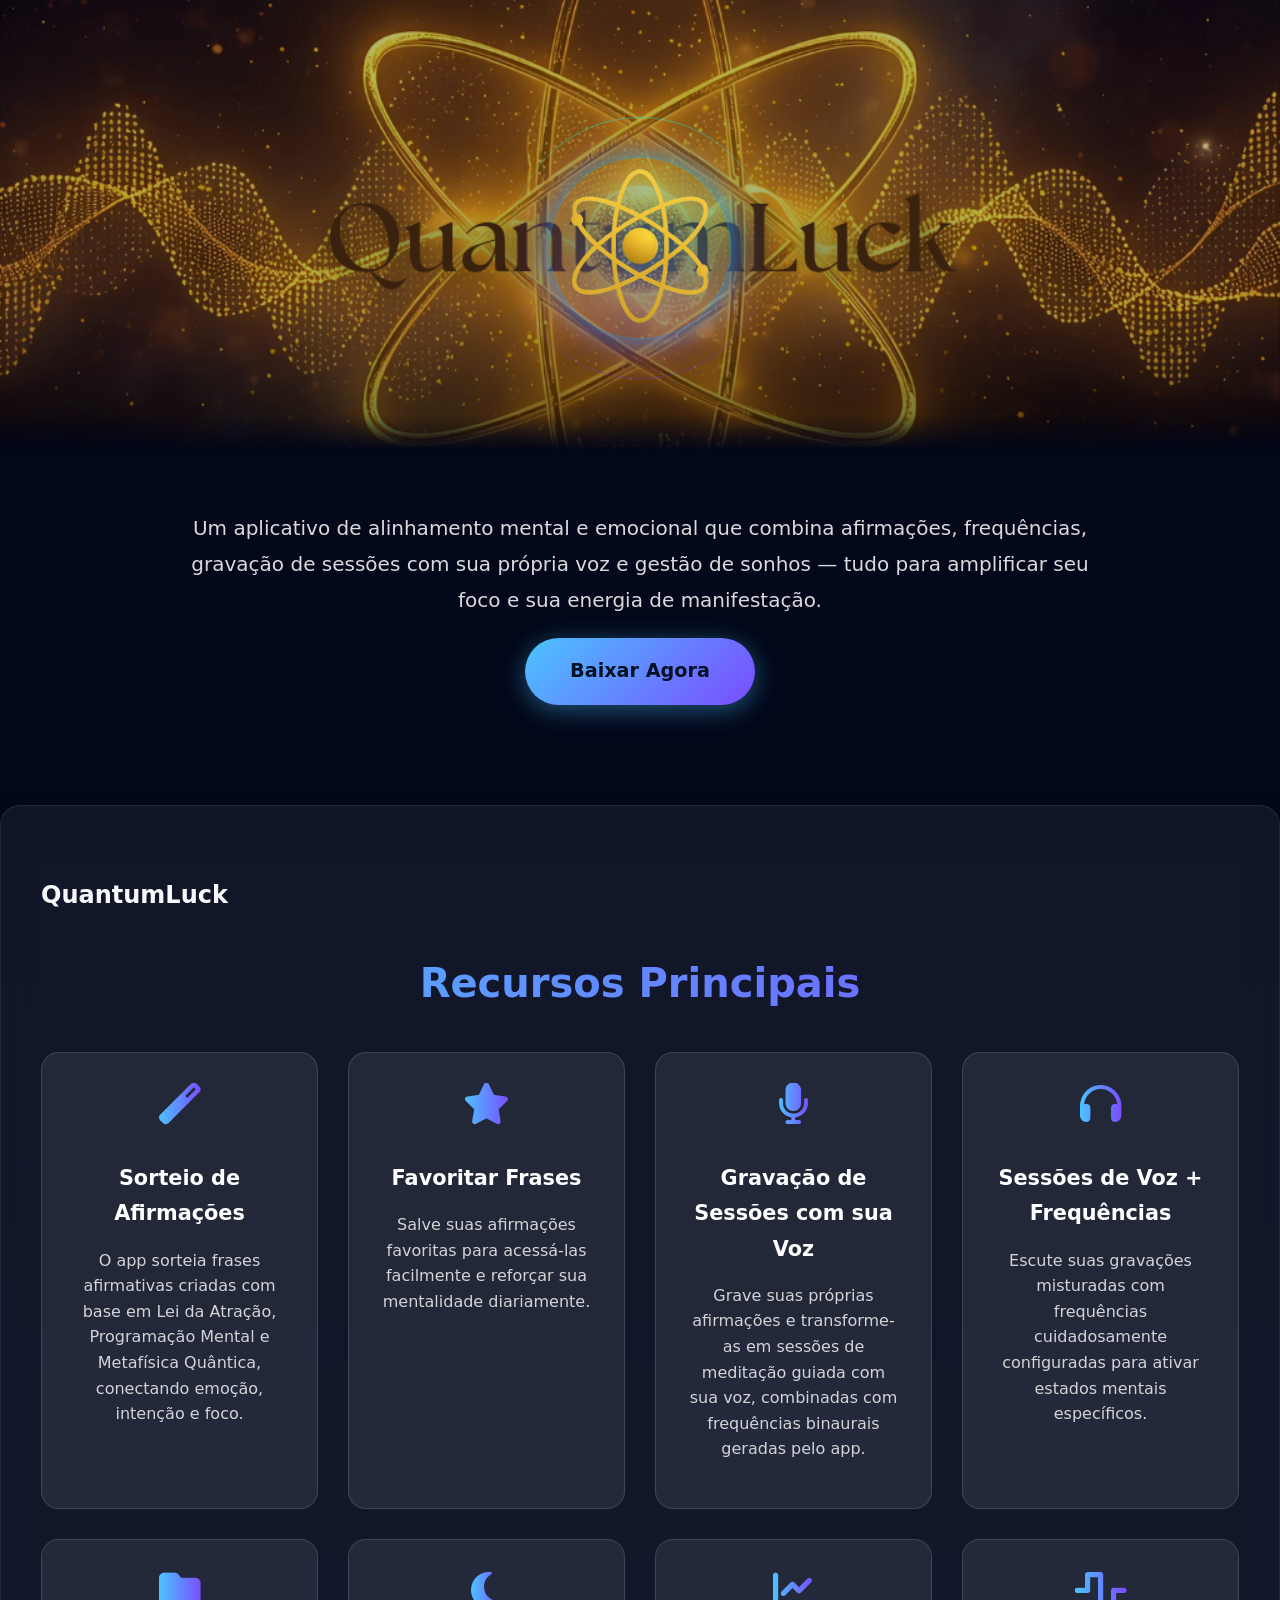
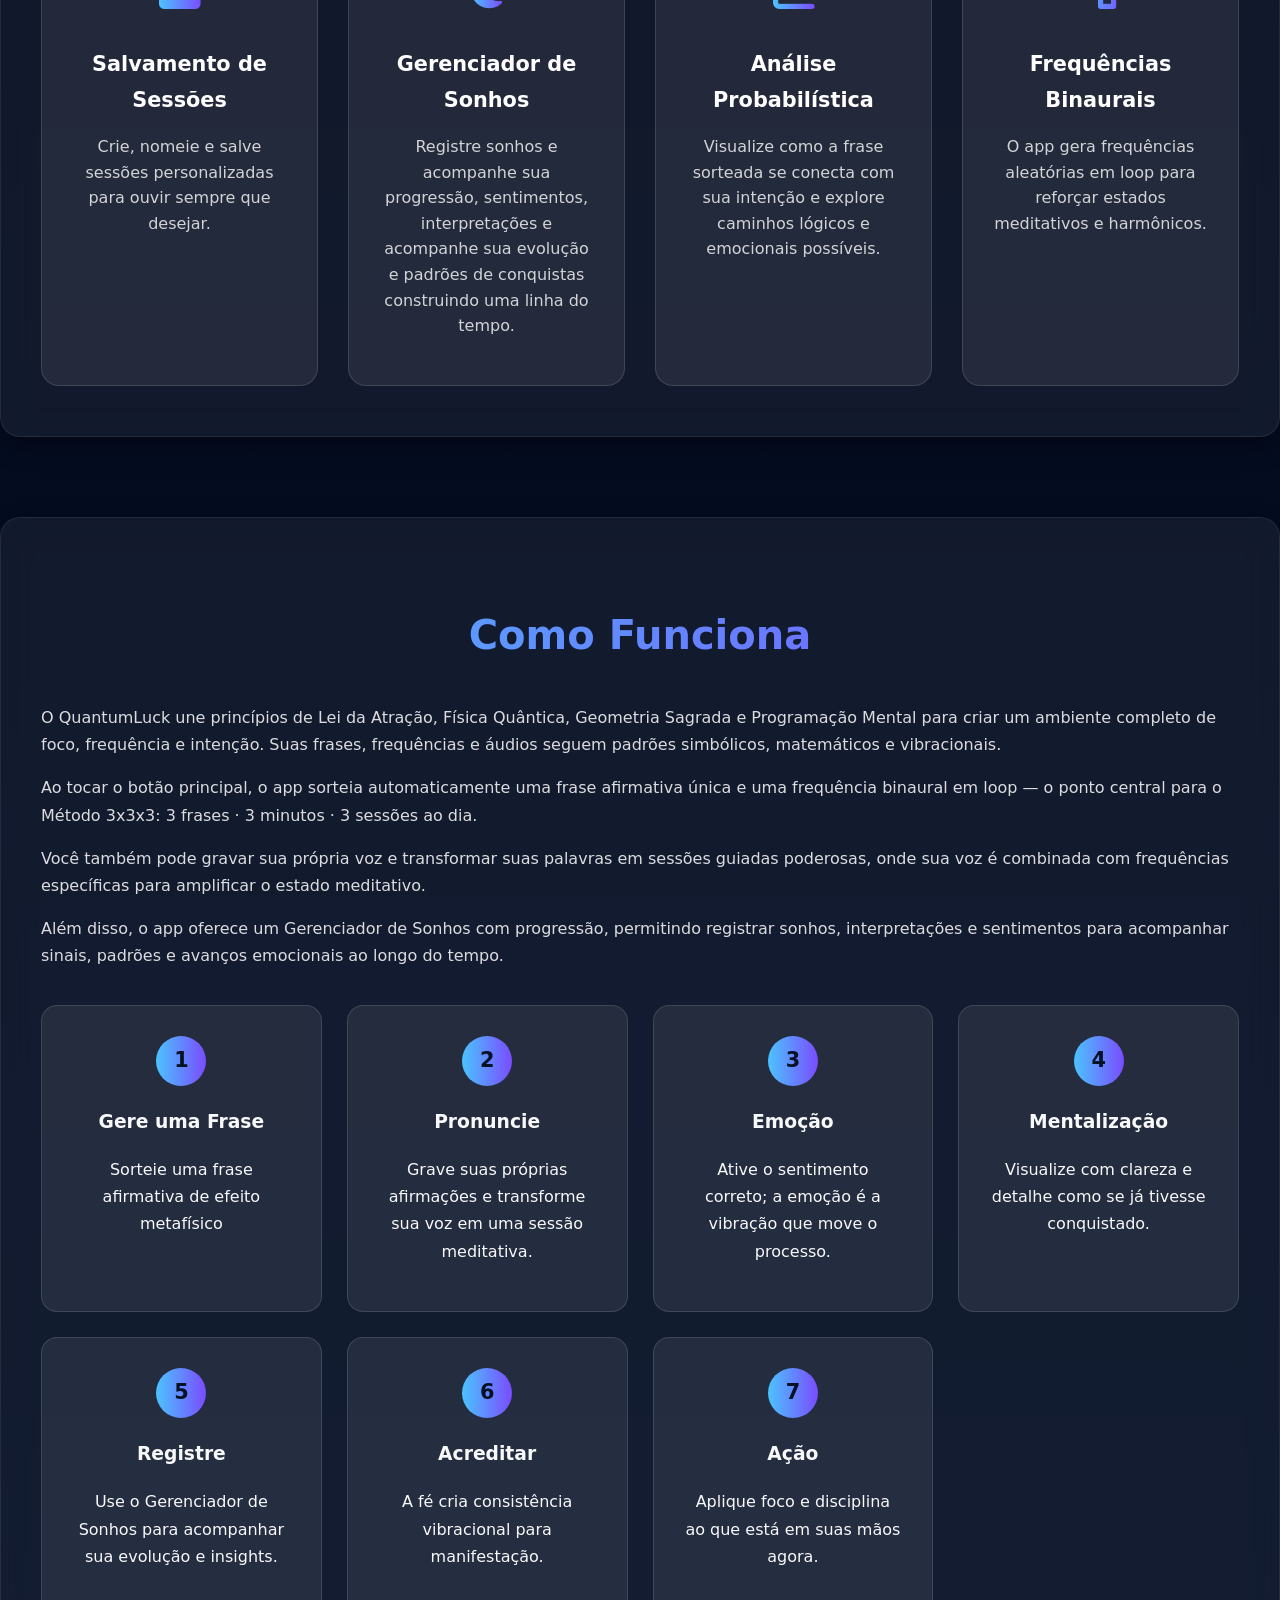
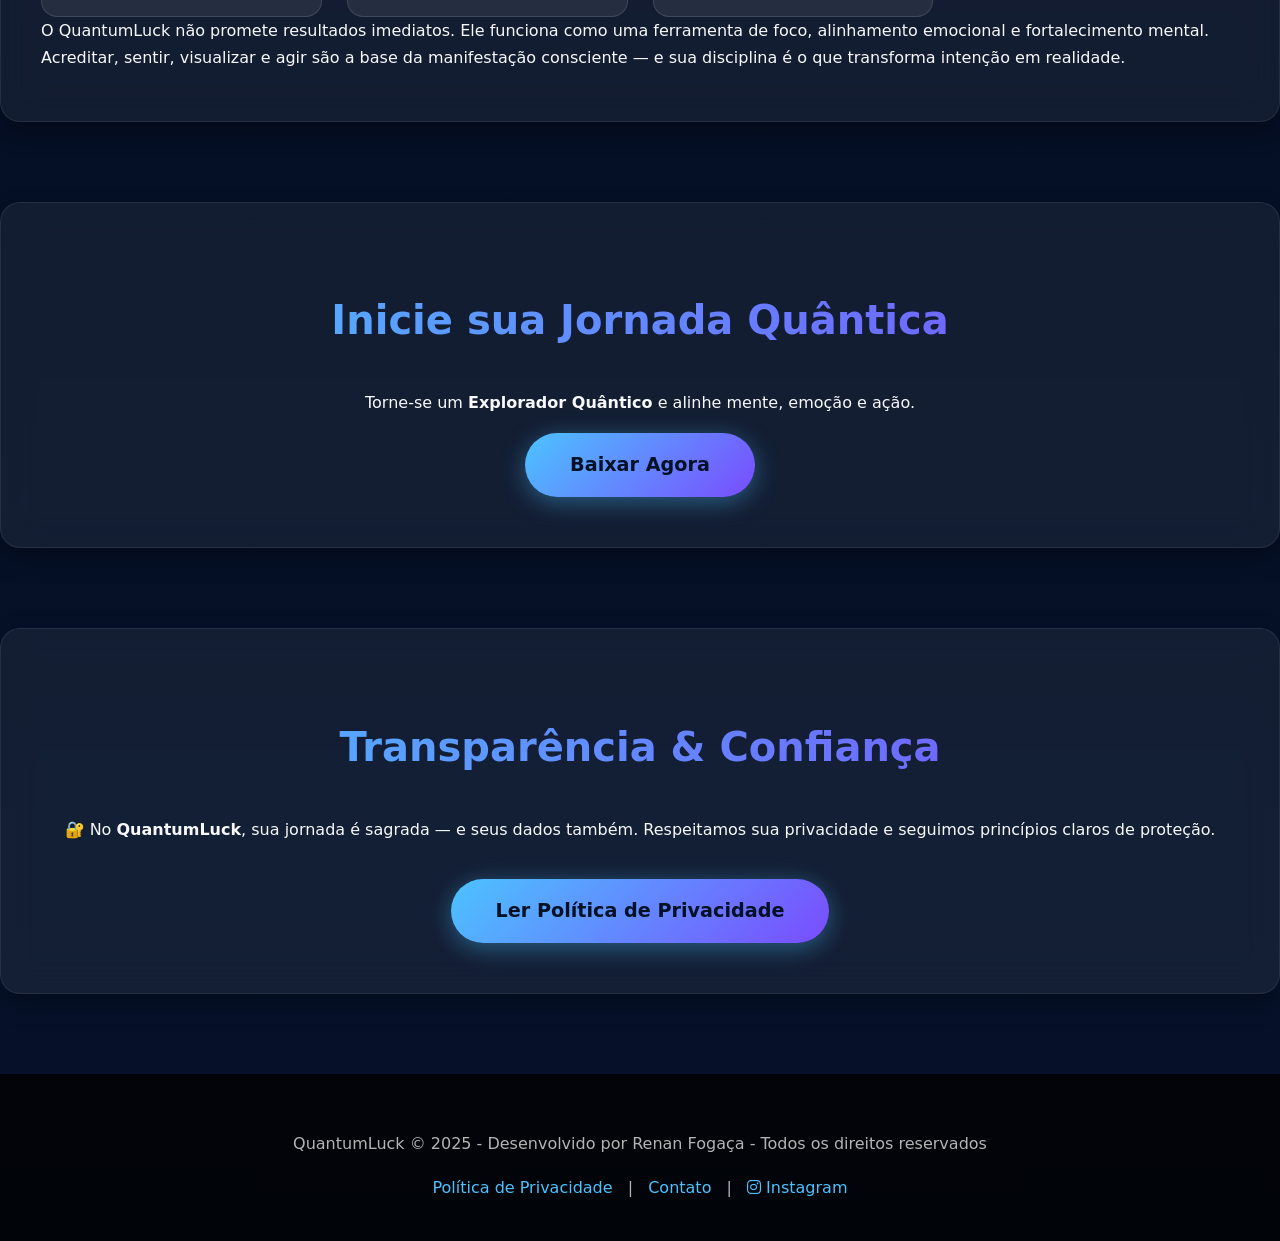
==== index.html @ 5124d9fd "responsividade" ====
<!DOCTYPE html>
<html lang="pt-BR">

<head>
  <meta charset="UTF-8">
  <meta name="viewport" content="width=device-width, initial-scale=1.0">
  <title>QuantumLuck - Simulador Quântico</title>
  <link rel="stylesheet" href="https://cdnjs.cloudflare.com/ajax/libs/font-awesome/6.4.0/css/all.min.css">
</head>

<body>

  <!-- ===========================
       HERO COM IMAGEM + ÁTOMO
  ============================ -->
  <header class="hero-header">

    <div class="hero-bg"></div>

    <!-- ÁTOMO NO CENTRO DA IMAGEM -->
    <div class="app-icon">
      <!-- ⚡ Efeitos elétricos -->
      <div class="electric-flash"></div>
      <div class="electric-crack"></div>
      <div class="flash-small"></div>

      <!-- 🌌 Partículas -->
      <div class="particle p1"></div>
      <div class="particle p2"></div>
      <div class="particle p3"></div>

      <!-- LOGO -->
      <img src="assets/btn.png" alt="QuantumLuck Logo" class="logo-img">
    </div>


  </header>

  <!-- ===========================
       CONTEÚDO ABAIXO DO HEADER
  ============================ -->

  <section class="intro-text">
    <p>Um aplicativo de alinhamento mental e emocional que combina afirmações, frequências, gravação de sessões com sua
      própria voz e gestão de sonhos — tudo para amplificar seu foco e sua energia de manifestação.</p>
    <div style="text-align:center;">
      <a href="#" class="cta-button">Baixar Agora</a>
    </div>
  </section>


  <!-- =======================================
        RECURSOS (100% MANTIDO)
  ======================================== -->
  <section class="section">
    <h1>QuantumLuck</h1>
    <h2>Recursos Principais</h2>

    <div class="features">

      <div class="feature">
        <i class="fas fa-magic"></i>
        <h3>Sorteio de Afirmações</h3>
        <p>O app sorteia frases afirmativas criadas com base em Lei da Atração, Programação Mental e Metafísica
          Quântica, conectando emoção, intenção e foco.</p>
      </div>

      <div class="feature">
        <i class="fas fa-star"></i>
        <h3>Favoritar Frases</h3>
        <p>Salve suas afirmações favoritas para acessá-las facilmente e reforçar sua mentalidade diariamente.</p>
      </div>

      <div class="feature">
        <i class="fas fa-microphone"></i>
        <h3>Gravação de Sessões com sua Voz</h3>
        <p>Grave suas próprias afirmações e transforme-as em sessões de meditação guiada com sua voz, combinadas com
          frequências binaurais geradas pelo app.</p>
      </div>

      <div class="feature">
        <i class="fas fa-headphones"></i>
        <h3>Sessões de Voz + Frequências</h3>
        <p>Escute suas gravações misturadas com frequências cuidadosamente configuradas para ativar estados mentais
          específicos.</p>
      </div>

      <div class="feature">
        <i class="fas fa-folder"></i>
        <h3>Salvamento de Sessões</h3>
        <p>Crie, nomeie e salve sessões personalizadas para ouvir sempre que desejar.</p>
      </div>

      <div class="feature">
        <i class="fas fa-moon"></i>
        <h3>Gerenciador de Sonhos</h3>
        <p>Registre sonhos e acompanhe sua progressão, sentimentos, interpretações e acompanhe sua evolução e padrões de
          conquistas construindo uma linha do tempo.</p>
      </div>

      <div class="feature">
        <i class="fas fa-chart-line"></i>
        <h3>Análise Probabilística</h3>
        <p>Visualize como a frase sorteada se conecta com sua intenção e explore caminhos lógicos e emocionais
          possíveis.</p>
      </div>

      <div class="feature">
        <i class="fas fa-wave-square"></i>
        <h3>Frequências Binaurais</h3>
        <p>O app gera frequências aleatórias em loop para reforçar estados meditativos e harmônicos.</p>
      </div>

    </div>
  </section>


  <!-- =======================================
        COMO FUNCIONA (MANTIDO)
  ======================================== -->
  <section class="section">
    <h2>Como Funciona</h2>

    <p class="long-text">
      O QuantumLuck une princípios de Lei da Atração, Física Quântica, Geometria Sagrada e Programação Mental para criar
      um ambiente completo de foco, frequência e intenção. Suas frases, frequências e áudios seguem padrões simbólicos,
      matemáticos e vibracionais.
    </p>

    <p class="long-text">
      Ao tocar o botão principal, o app sorteia automaticamente uma frase afirmativa única e uma frequência binaural em
      loop — o ponto central para o Método 3x3x3:
      3 frases · 3 minutos · 3 sessões ao dia.
    </p>

    <p class="long-text">
      Você também pode gravar sua própria voz e transformar suas palavras em sessões guiadas poderosas, onde sua voz é
      combinada com frequências específicas para amplificar o estado meditativo.
    </p>

    <p class="long-text">
      Além disso, o app oferece um Gerenciador de Sonhos com progressão, permitindo registrar sonhos, interpretações e
      sentimentos para acompanhar sinais, padrões e avanços emocionais ao longo do tempo.
    </p>

    <div class="steps">

      <div class="step">
        <div class="step-number">1</div>
        <h3>Gere uma Frase</h3>
        <p>Sorteie uma frase afirmativa de efeito metafísico</p>
      </div>

      <div class="step">
        <div class="step-number">2</div>
        <h3>Pronuncie</h3>
        <p>Grave suas próprias afirmações e transforme sua voz em uma sessão meditativa.</p>
      </div>

      <div class="step">
        <div class="step-number">3</div>
        <h3>Emoção</h3>
        <p>Ative o sentimento correto; a emoção é a vibração que move o processo.</p>
      </div>

      <div class="step">
        <div class="step-number">4</div>
        <h3>Mentalização</h3>
        <p>Visualize com clareza e detalhe como se já tivesse conquistado.</p>
      </div>

      <div class="step">
        <div class="step-number">5</div>
        <h3>Registre</h3>
        <p>Use o Gerenciador de Sonhos para acompanhar sua evolução e insights.</p>
      </div>

      <div class="step">
        <div class="step-number">6</div>
        <h3>Acreditar</h3>
        <p>A fé cria consistência vibracional para manifestação.</p>
      </div>

      <div class="step">
        <div class="step-number">7</div>
        <h3>Ação</h3>
        <p>Aplique foco e disciplina ao que está em suas mãos agora.</p>
      </div>

    </div>

    <div class="disclaimer">
      O QuantumLuck não promete resultados imediatos. Ele funciona como uma ferramenta de foco, alinhamento emocional e
      fortalecimento mental.
      Acreditar, sentir, visualizar e agir são a base da manifestação consciente — e sua disciplina é o que transforma
      intenção em realidade.
    </div>

  </section>


  <!-- CTA FINAL -->
  <section class="section" style="text-align:center;">
    <h2>Inicie sua Jornada Quântica</h2>
    <p>Torne-se um <strong>Explorador Quântico</strong> e alinhe mente, emoção e ação.</p>
    <a href="#" class="cta-button">Baixar Agora</a>
  </section>


  <!-- POLÍTICA -->
  <section class="section" style="text-align:center;">
    <h2>Transparência & Confiança</h2>
    <p>
      🔐 No <strong>QuantumLuck</strong>, sua jornada é sagrada — e seus dados também.
      Respeitamos sua privacidade e seguimos princípios claros de proteção.
    </p>
    <a href="politica-de-privacidade.html" class="cta-button" style="margin-top:20px;">Ler Política de Privacidade</a>
  </section>


  <!-- FOOTER -->
  <footer>
    <p>QuantumLuck © 2025 - Desenvolvido por Renan Fogaça - Todos os direitos reservados</p>
    <div>
      <a href="politica-de-privacidade.html">Política de Privacidade</a> |
      <a href="#">Contato</a> |
      <a href="#"><i class="fab fa-instagram"></i> Instagram</a>
    </div>
  </footer>


  <!-- ANIMAÇÃO DE SEÇÕES -->
  <script>
    document.addEventListener('DOMContentLoaded', function () {
      const sections = document.querySelectorAll('.section');

      const observer = new IntersectionObserver((entries) => {
        entries.forEach(entry => {
          if (entry.isIntersecting) {
            entry.target.style.opacity = '1';
            entry.target.style.transform = 'translateY(0)';
          }
        });
      }, { threshold: 0.1 });

      sections.forEach(section => {
        section.style.opacity = '0';
        section.style.transform = 'translateY(20px)';
        section.style.transition = 'opacity 0.8s ease, transform 0.8s ease';
        observer.observe(section);
      });
    });
  </script>


  <!-- =======================================
        CSS FUTURE COSMIC (AJUSTADO)
  ======================================== -->

  <style>
    :root {
      --accent: #4cc3ff;
      --accent2: #7a4cff;
      --gold: #d4af37;
      --light: #f8f9fa;
      --dark: #0b0b0b;
      --bg1: #020617;
      --bg2: #06122a;
    }

    body {
      background: linear-gradient(180deg, var(--bg1), var(--bg2));
      color: var(--light);
      line-height: 1.7;
      margin: 0;
      font-family: Inter, system-ui, sans-serif;
      overflow-x: hidden;
    }


    /* ===========================
       HERO COM IMAGEM + ÁTOMO
    ============================ */

    .hero-header {
      position: relative;
      height: 450px;
      overflow: hidden;
    }

    .hero-bg {
      position: absolute;
      inset: 0;
      background: url('assets/QuantumLuck.png') center/cover no-repeat;
      filter: brightness(0.8) saturate(1.2);
      opacity: 0.9;
    }

    /* ATOMO FLUTUANTE COM 3 EFEITOS AVANÇADOS */
    .app-icon {
      position: absolute;
      top: 55%;
      left: 50%;
      transform: translate(-50%, -50%);
      width: 180px;
      height: 180px;
      display: flex;
      align-items: center;
      justify-content: center;
      animation: float 6s ease-in-out infinite;
      border-radius: 50%;

      background: rgba(255, 255, 255, 0.03);
      border: 1px solid rgba(0, 200, 255, 0.35);

      box-shadow:
        0 0 25px rgba(0, 200, 255, 0.5),
        0 0 45px rgba(124, 58, 237, 0.4);

      overflow: visible;
    }

    /* =============================== */
    /* 1️⃣ PLASMA ELÉTRICO GIRANDO */
    /* =============================== */
    .app-icon::before {
      content: "";
      position: absolute;
      width: 220px;
      height: 220px;
      border-radius: 50%;

      background: conic-gradient(rgba(0, 200, 255, 0.0) 0deg,
          rgba(0, 200, 255, 0.15) 70deg,
          rgba(124, 58, 237, 0.25) 160deg,
          rgba(0, 200, 255, 0.0) 360deg);

      filter: blur(18px);
      animation: plasma-spin 6s linear infinite;
      z-index: -1;
    }

    @keyframes plasma-spin {
      from {
        transform: rotate(0deg);
      }

      to {
        transform: rotate(360deg);
      }
    }

    /* =============================== */
    /* 2️⃣ PARTÍCULAS ORBITANDO */
    /* =============================== */
    .app-icon .particle {
      position: absolute;
      width: 6px;
      height: 6px;
      background: rgba(0, 200, 255, 0.9);
      border-radius: 50%;
      box-shadow: 0 0 10px rgba(0, 200, 255, 0.9);
    }

    .p1 {
      animation: orbit1 6s linear infinite;
    }

    .p2 {
      animation: orbit2 7s linear infinite;
    }

    .p3 {
      animation: orbit3 5s linear infinite;
    }

    @keyframes orbit1 {
      from {
        transform: rotate(0deg) translateX(100px) rotate(0deg);
      }

      to {
        transform: rotate(360deg) translateX(100px) rotate(-360deg);
      }
    }

    @keyframes orbit2 {
      from {
        transform: rotate(0deg) translateX(75px) rotate(0deg);
      }

      to {
        transform: rotate(-360deg) translateX(75px) rotate(360deg);
      }
    }

    @keyframes orbit3 {
      from {
        transform: rotate(0deg) translateX(55px) rotate(0deg);
      }

      to {
        transform: rotate(360deg) translateX(55px) rotate(-360deg);
      }
    }

    /* =============================== */
    /* 3️⃣ LINHAS DE ENERGIA ROTATIVAS */
    /* =============================== */

    .app-icon::after {
      content: "";
      position: absolute;
      width: 260px;
      height: 260px;
      border-radius: 50%;
      border-top: 1px solid rgba(0, 255, 255, 0.4);
      border-bottom: 1px solid rgba(124, 58, 237, 0.4);
      animation: energy-lines 10s linear infinite;
      z-index: -2;
    }

    @keyframes energy-lines {
      from {
        transform: rotate(0deg);
      }

      to {
        transform: rotate(360deg);
      }
    }



    .logo-img {
      width: 120%;
      height: 120%;
      object-fit: contain;
      filter: drop-shadow(0 0 18px rgba(76, 195, 255, 0.5));
    }

    @keyframes float {

      0%,
      100% {
        transform: translate(-50%, -50%) translateY(0);
      }

      50% {
        transform: translate(-50%, -50%) translateY(-12px);
      }
    }


    /* Texto abaixo do hero */
    .intro-text {
      text-align: center;
      padding: 40px 20px 20px;
      max-width: 900px;
      margin: 0 auto;
      font-size: 1.25rem;
      color: rgba(255, 255, 255, 0.85);
      line-height: 1.8;
    }



    /* ===========================
       BOTÃO
    ============================ */

    .cta-button {
      display: inline-block;
      padding: 16px 45px;
      background: linear-gradient(135deg, var(--accent), var(--accent2));
      color: #021124;
      text-decoration: none;
      font-weight: bold;
      border-radius: 50px;
      font-size: 1.2rem;
      transition: all 0.3s ease;
      box-shadow: 0 5px 25px rgba(76, 195, 255, 0.4);
    }

    .cta-button:hover {
      transform: translateY(-4px);
      box-shadow: 0 8px 30px rgba(76, 195, 255, 0.6);
    }


    /* ===========================
       SEÇÕES (ORIGINAIS)
    ============================ */

    .section {
      max-width: 1200px;
      margin: 80px auto;
      padding: 50px 40px;
      background: rgba(255, 255, 255, 0.06);
      border-radius: 20px;
      backdrop-filter: blur(18px);
      border: 1px solid rgba(255, 255, 255, 0.08);
      box-shadow: 0 10px 25px rgba(0, 0, 0, 0.3);
    }

    .section h2 {
      text-align: center;
      margin-bottom: 35px;
      font-size: 2.5rem;
      background: linear-gradient(90deg, var(--accent), var(--accent2));
      -webkit-background-clip: text;
      color: transparent;
    }

    /* grid dos cards preservado */
    .features {
      display: grid;
      grid-template-columns: repeat(auto-fit, minmax(260px, 1fr));
      gap: 30px;
    }

    .feature {
      background: rgba(255, 255, 255, 0.08);
      padding: 30px;
      border-radius: 18px;
      text-align: center;
      transition: 0.4s;
      border: 1px solid rgba(255, 255, 255, 0.12);
    }

    .feature:hover {
      transform: translateY(-6px);
      box-shadow: 0 10px 25px rgba(76, 195, 255, 0.2);
    }

    .feature i {
      font-size: 2.6rem;
      margin-bottom: 15px;
      background: linear-gradient(90deg, var(--accent), var(--accent2));
      -webkit-background-clip: text;
      color: transparent;
    }

    .feature h3 {
      color: white;
      font-size: 1.3rem;
      margin-bottom: 10px;
    }

    .feature p {
      color: rgba(255, 255, 255, 0.8);
      line-height: 1.6;
    }


    .long-text {
      color: rgba(255, 255, 255, 0.85);
    }


    /* steps */
    .steps {
      display: grid;
      grid-template-columns: repeat(auto-fit, minmax(220px, 1fr));
      gap: 25px;
      margin-top: 35px;
    }

    .step {
      background: rgba(255, 255, 255, 0.08);
      padding: 30px;
      border-radius: 16px;
      border: 1px solid rgba(255, 255, 255, 0.12);
      text-align: center;
      transition: 0.3s;
    }

    .step:hover {
      transform: translateY(-5px);
      box-shadow: 0 10px 25px rgba(76, 195, 255, 0.2);
    }

    .step-number {
      width: 50px;
      height: 50px;
      border-radius: 50%;
      background: linear-gradient(90deg, var(--accent), var(--accent2));
      display: flex;
      align-items: center;
      justify-content: center;
      color: #021124;
      font-weight: bold;
      margin: 0 auto 20px;
      font-size: 1.3rem;
    }


    footer {
      background: rgba(0, 0, 0, 0.8);
      padding: 40px 20px;
      margin-top: 60px;
      text-align: center;
      color: rgba(255, 255, 255, 0.7);
    }

    footer a {
      color: var(--accent);
      text-decoration: none;
      margin: 0 10px;
    }

    /* FADE TRANSPARENTE NO FINAL DO HEADER (SEM BLUR) */
    .hero-header::after {
      content: "";
      position: absolute;
      left: 0;
      right: 0;
      bottom: 0;
      height: 140px;
      background: linear-gradient(to bottom,
          rgba(0, 0, 0, 0) 0%,
          /* totalmente invisível */
          rgba(0, 0, 0, 0.15) 40%,
          /* leve escurecido suave */
          rgba(0, 0, 0, 0.35) 75%,
          /* mais forte */
          rgba(2, 6, 23, 1) 100%
          /* fundo principal */
        );
      pointer-events: none;
    }

    /* ============================= */
    /* RESPONSIVO PARA CELULAR       */
    /* ============================= */
    @media (max-width: 768px) {
      .hero-header {
        height: 350px;
        /* altura menor no celular */
      }

      .hero-bg {
        background-size: contain;
        background-position: center;
      }

      .app-icon {
        width: 130px;
        /* menor tamanho do átomo */
        height: 130px;
      }

      .app-icon::before {
        width: 160px;
        height: 160px;
      }

      .app-icon::after {
        width: 200px;
        height: 200px;
      }

      .logo-img {
        width: 100%;
        height: auto;
        max-width: 120px;
      }

      .intro-text {
        font-size: 1rem;
        padding: 30px 15px 15px;
      }

      .cta-button {
        padding: 12px 30px;
        font-size: 1rem;
      }

      .section {
        padding: 30px 20px;
        margin: 50px 15px;
      }

      .section h2 {
        font-size: 2rem;
      }
    }
  </style>


</body>

</html>
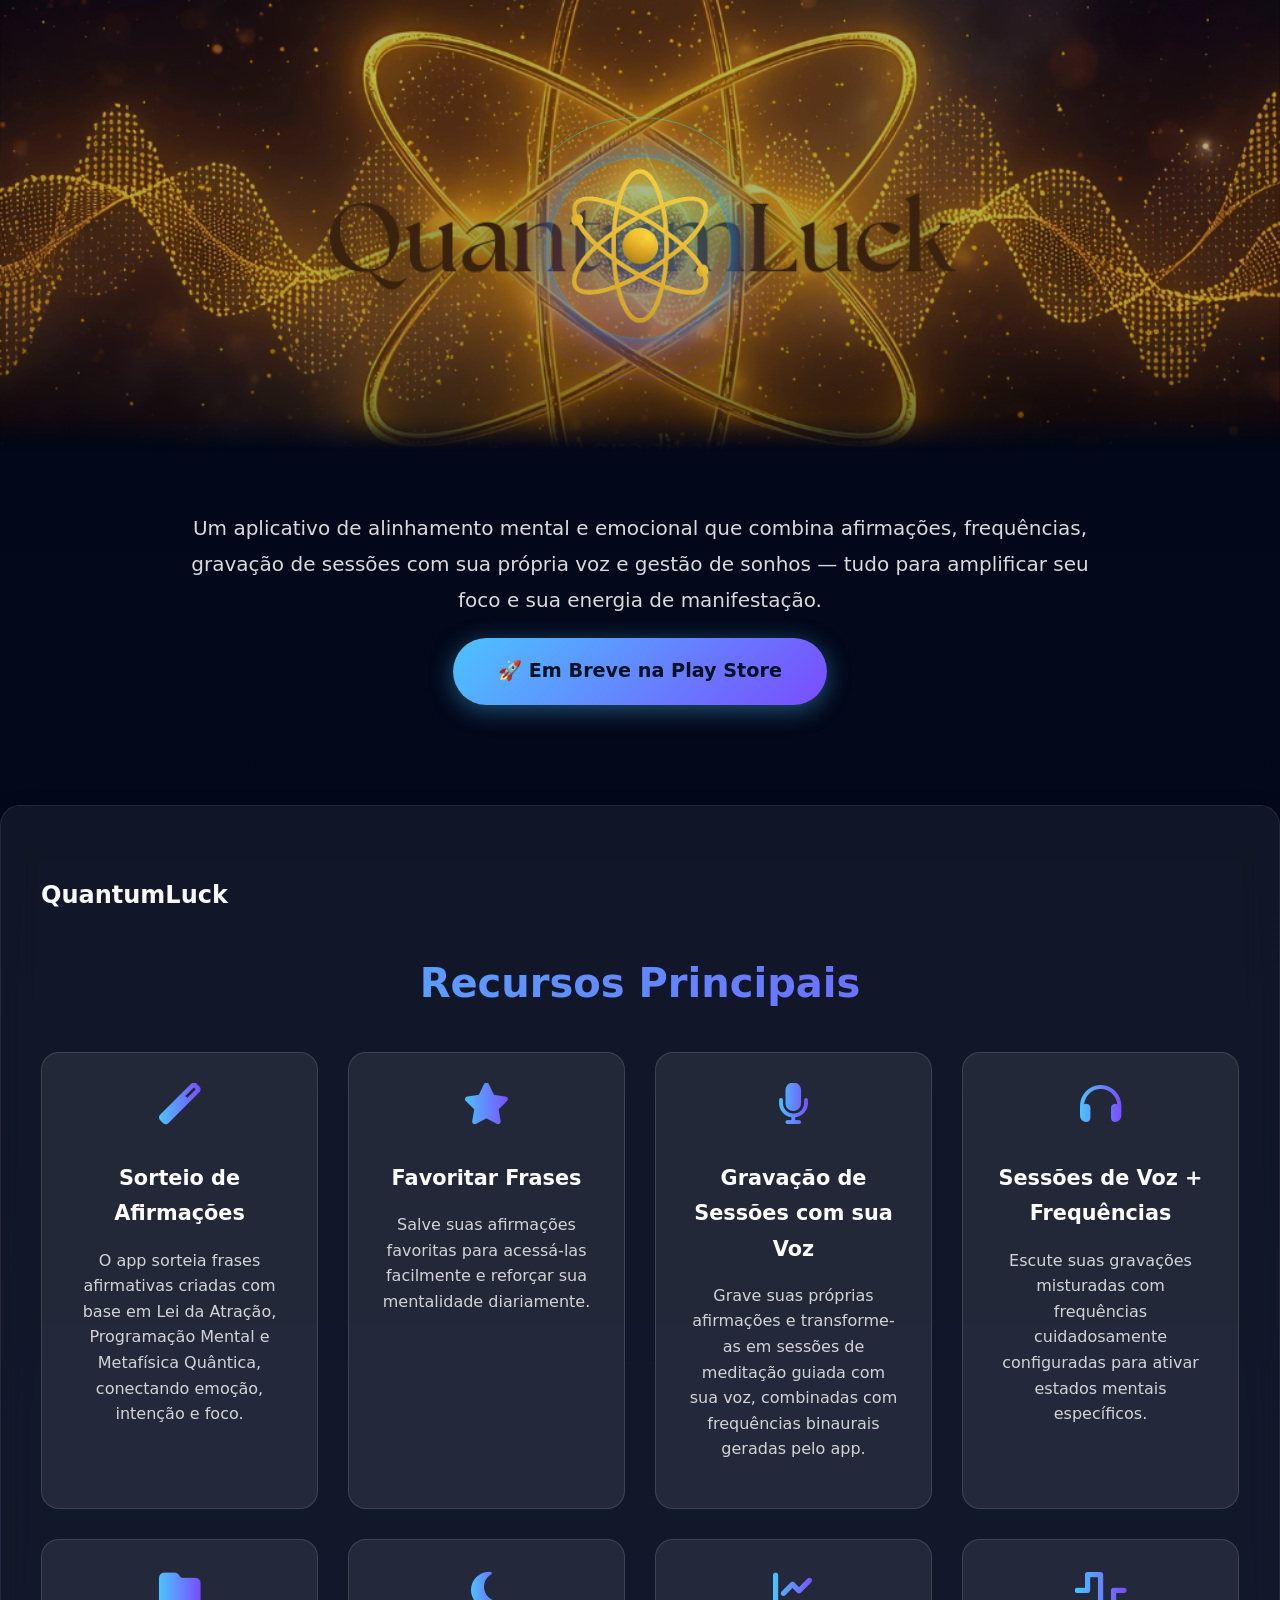
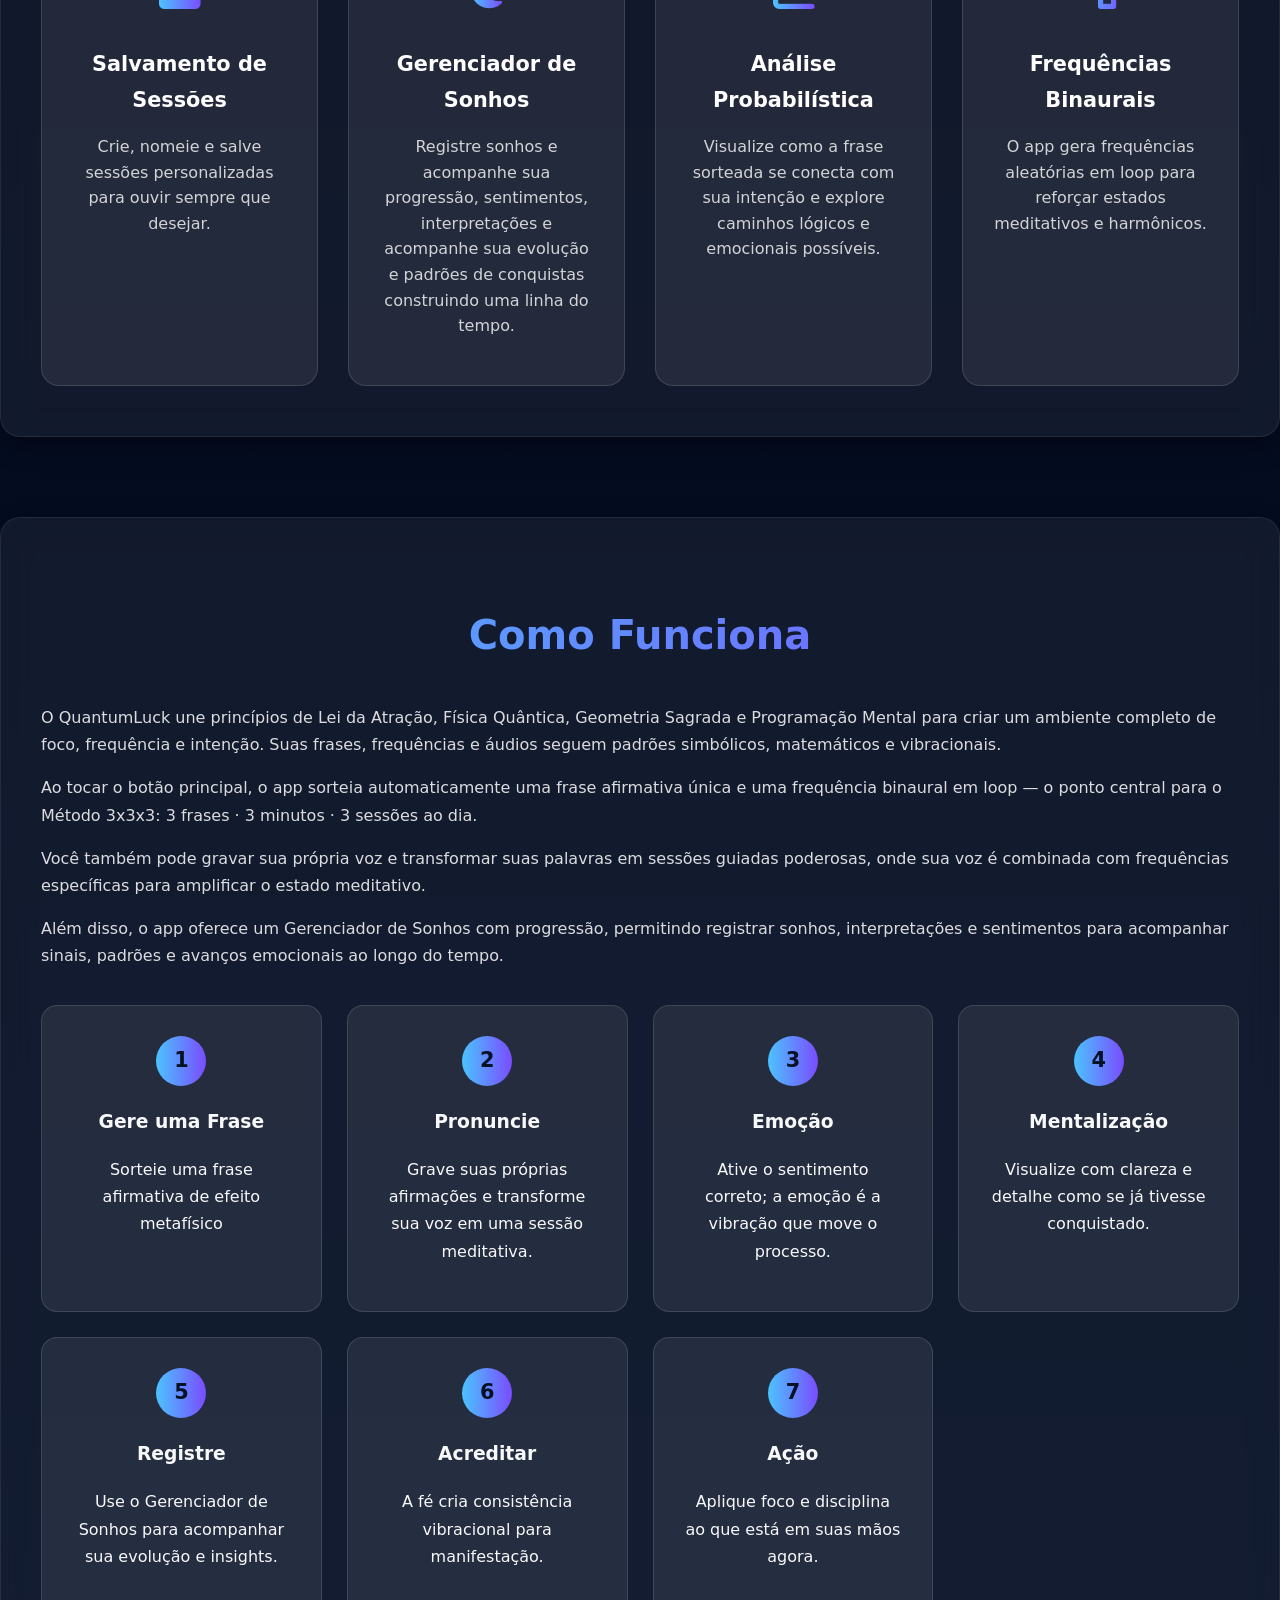
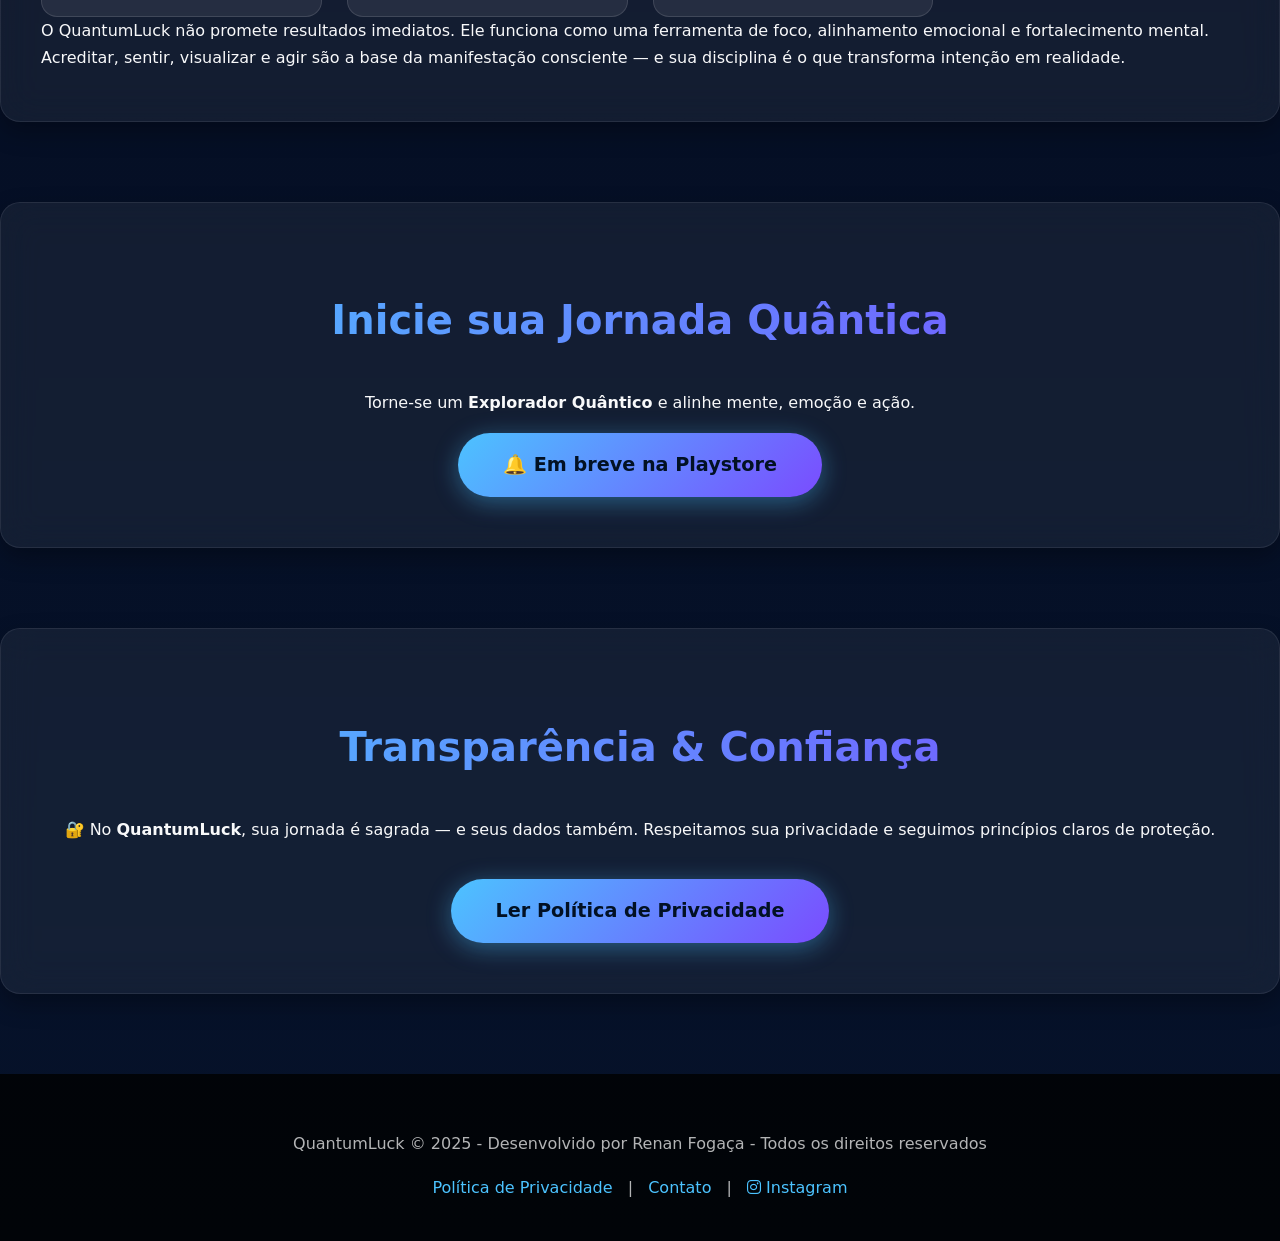
==== commit dff4c962: "aviso" ====
--- a/index.html
+++ b/index.html
@@ -44,8 +44,10 @@
     <p>Um aplicativo de alinhamento mental e emocional que combina afirmações, frequências, gravação de sessões com sua
       própria voz e gestão de sonhos — tudo para amplificar seu foco e sua energia de manifestação.</p>
     <div style="text-align:center;">
-      <a href="#" class="cta-button">Baixar Agora</a>
-    </div>
+    <a href="#pre-launch" class="cta-button" onclick="showComingSoon()">
+        🚀 Em Breve na Play Store
+    </a>
+</div>
   </section>
 
 
@@ -203,7 +205,9 @@
   <section class="section" style="text-align:center;">
     <h2>Inicie sua Jornada Quântica</h2>
     <p>Torne-se um <strong>Explorador Quântico</strong> e alinhe mente, emoção e ação.</p>
-    <a href="#" class="cta-button">Baixar Agora</a>
+    <a href="#pre-launch" class="cta-button" onclick="showComingSoon()">
+    🔔 Em breve na Playstore
+</a>
   </section>
 
 
@@ -252,7 +256,8 @@
     });
   </script>
 
-
+  <!-- SCRIPT DO ÁTOMO (CLIQUE E BALÃO) -->
+  <script src="script.js" defer></script>
   <!-- =======================================
         CSS FUTURE COSMIC (AJUSTADO)
   ======================================== -->
@@ -298,6 +303,8 @@
 
     /* ATOMO FLUTUANTE COM 3 EFEITOS AVANÇADOS */
     .app-icon {
+      cursor: pointer;
+      user-select: none;
       position: absolute;
       top: 55%;
       left: 50%;
@@ -640,7 +647,7 @@
       }
 
       .hero-bg {
-        background-size: contain;
+        background-size: cover;
         background-position: center;
       }
 
@@ -685,8 +692,92 @@
         font-size: 2rem;
       }
     }
+
+    /* Balão de aviso */
+    .bubble {
+      position: absolute;
+      background: rgba(76, 195, 255, 0.9);
+      color: #021124;
+      padding: 12px 18px;
+      border-radius: 12px;
+      font-size: 1rem;
+      max-width: 220px;
+      text-align: center;
+      pointer-events: none;
+      opacity: 0;
+      transition: opacity 0.3s ease, transform 0.3s ease;
+      z-index: 999;
+    }
+
+    .bubble.show {
+      opacity: 1;
+      transform: translateY(-10px);
+    }
+
+    /* Vibração rápida */
+    @keyframes vibrate {
+      0% {
+        transform: translate(-50%, -50%) translateX(0px) translateY(0px);
+      }
+
+      25% {
+        transform: translate(-50%, -50%) translateX(2px) translateY(-2px);
+      }
+
+      50% {
+        transform: translate(-50%, -50%) translateX(-2px) translateY(2px);
+      }
+
+      75% {
+        transform: translate(-50%, -50%) translateX(2px) translateY(2px);
+      }
+
+      100% {
+        transform: translate(-50%, -50%) translateX(0px) translateY(0px);
+      }
+    }
+
+    .vibrate {
+      animation: vibrate 0.3s ease-in-out 1;
+    }
+
+    /* Balão de frase */
+    .phrase-bubble {
+      position: fixed !important;
+      background: rgba(0, 0, 0, 0.95) !important;
+      color: #4cc3ff !important;
+      padding: 15px 20px !important;
+      border-radius: 16px !important;
+      box-shadow:
+        0 0 25px rgba(76, 195, 255, 0.7),
+        inset 0 0 15px rgba(76, 195, 255, 0.2) !important;
+      font-weight: bold !important;
+      z-index: 9999 !important;
+      font-size: 15px !important;
+      border: 1px solid #4cc3ff !important;
+      max-width: 300px !important;
+      word-wrap: break-word !important;
+      text-align: center !important;
+      white-space: normal !important;
+      line-height: 1.5 !important;
+      opacity: 0;
+      transition: opacity 0.3s ease !important;
+      backdrop-filter: blur(10px);
+    }
+
+    .phrase-bubble.show {
+      opacity: 1;
+    }
   </style>
 
+  <script>
+function showComingSoon() {
+    alert("🎯 QuantumLuck em breve na Google Play Store!\n\nEstamos na fase final de testes. Cadastre-se para ser um dos primeiros a baixar quando lançarmos oficialmente.\n\n📧 deathrash@msn.com");
+    
+    // Opcional: Abrir email
+    // window.location.href = "mailto:deathrash@msn.com?subject=Quero ser notificado do lançamento&body=Olá! Gostaria de ser avisado quando o QuantumLuck estiver disponível.";
+}
+</script>
 
 </body>
 
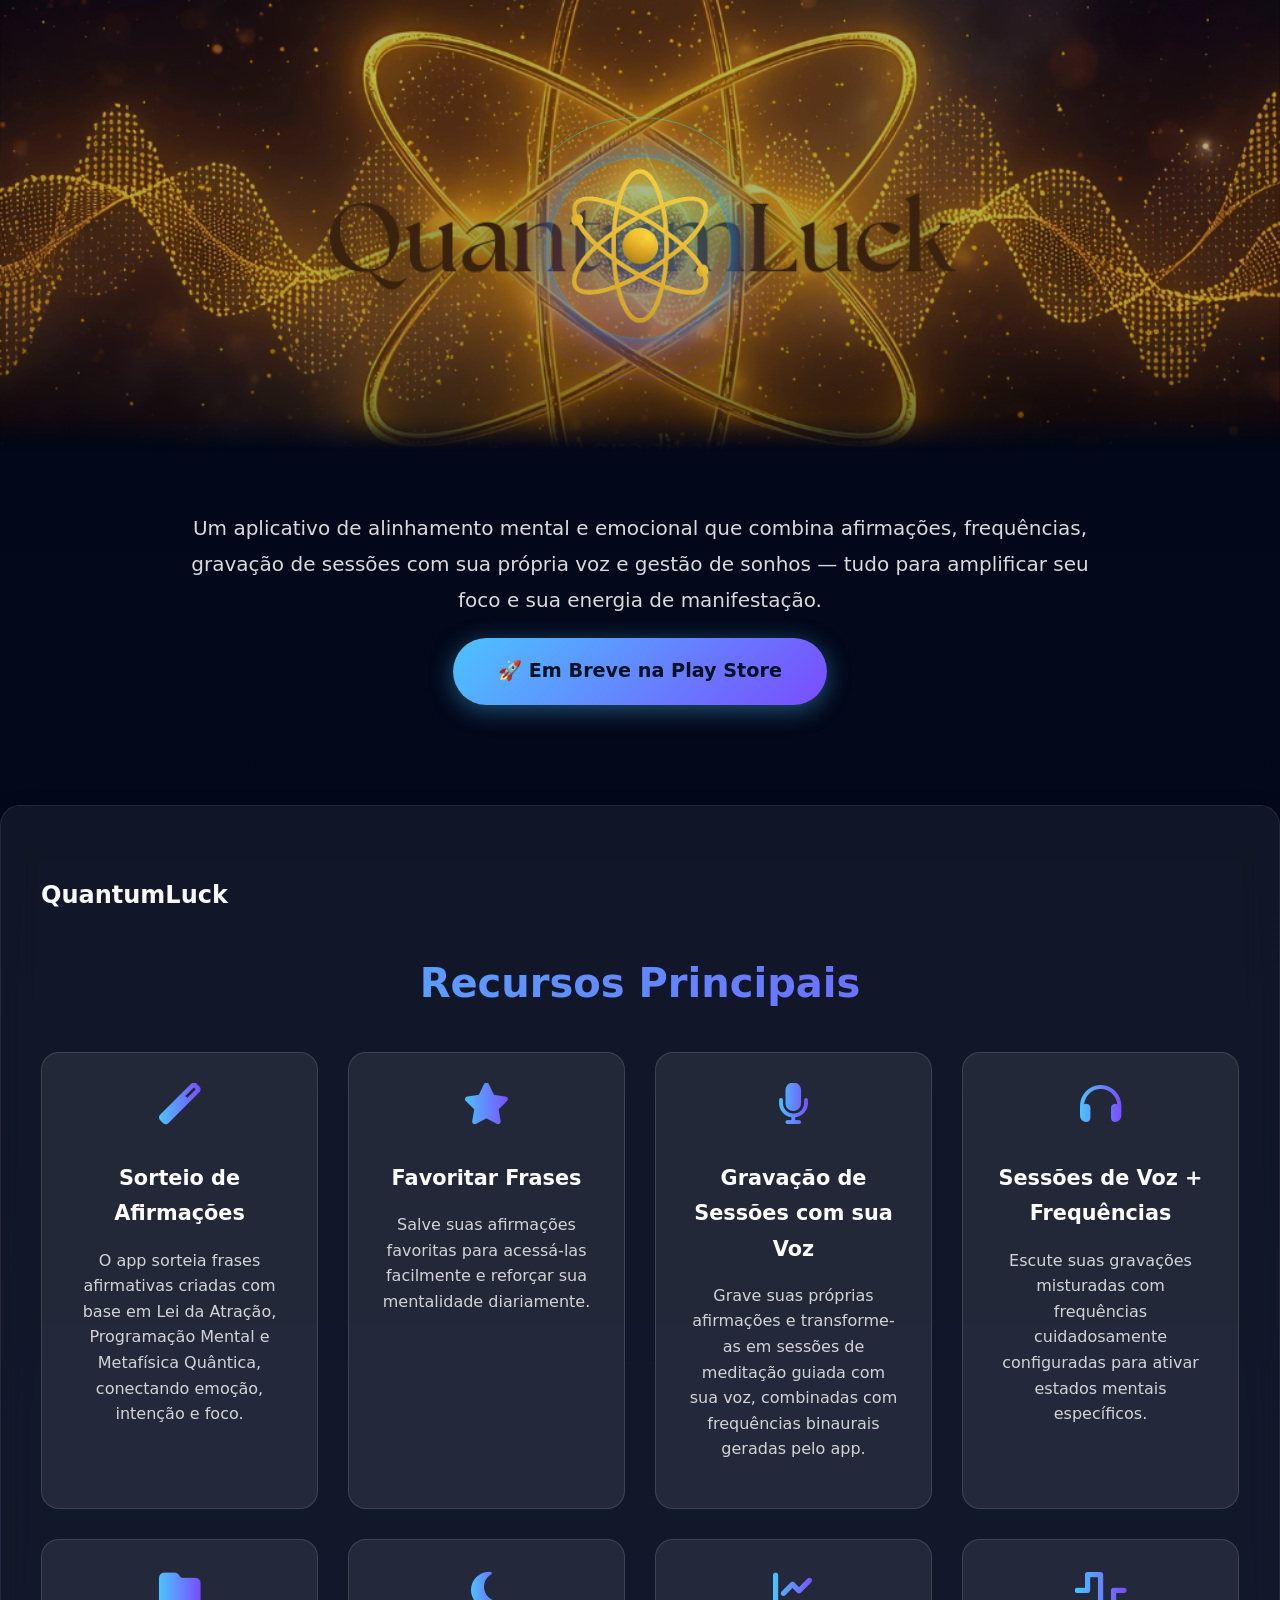
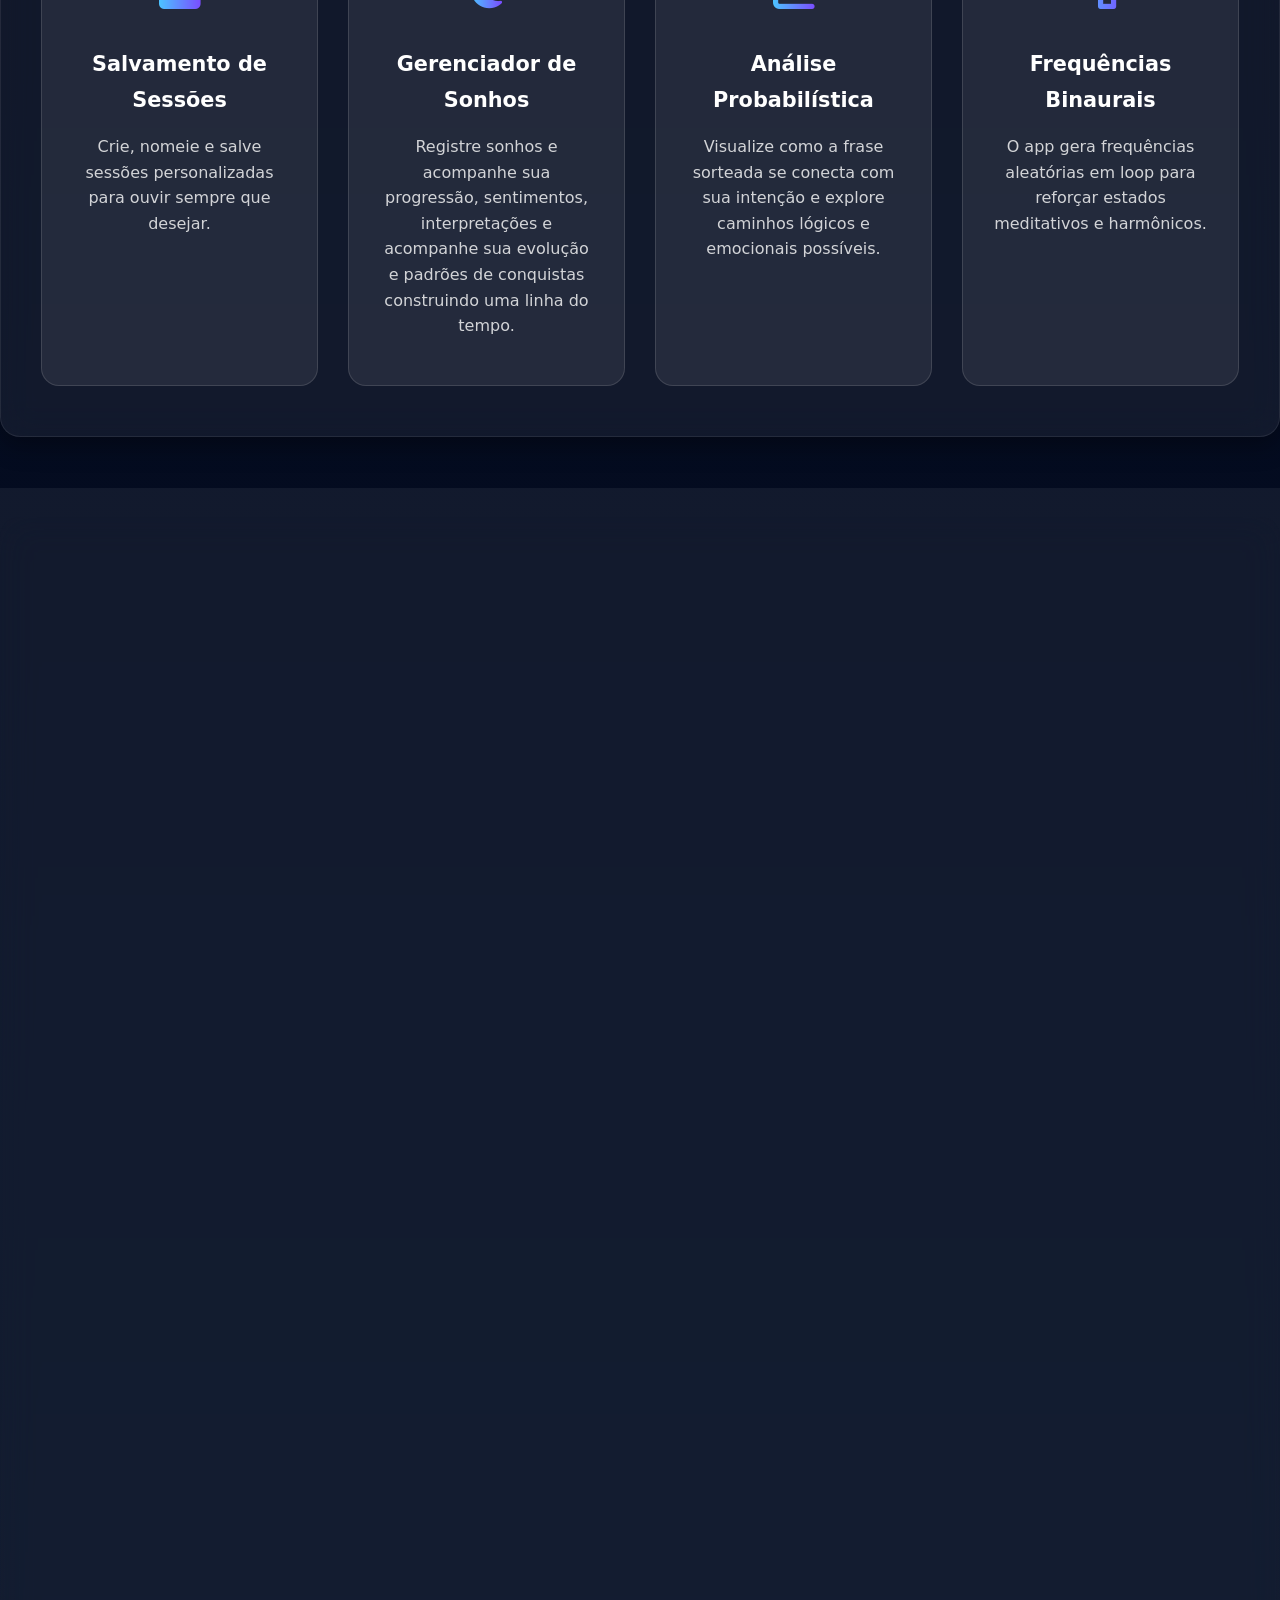
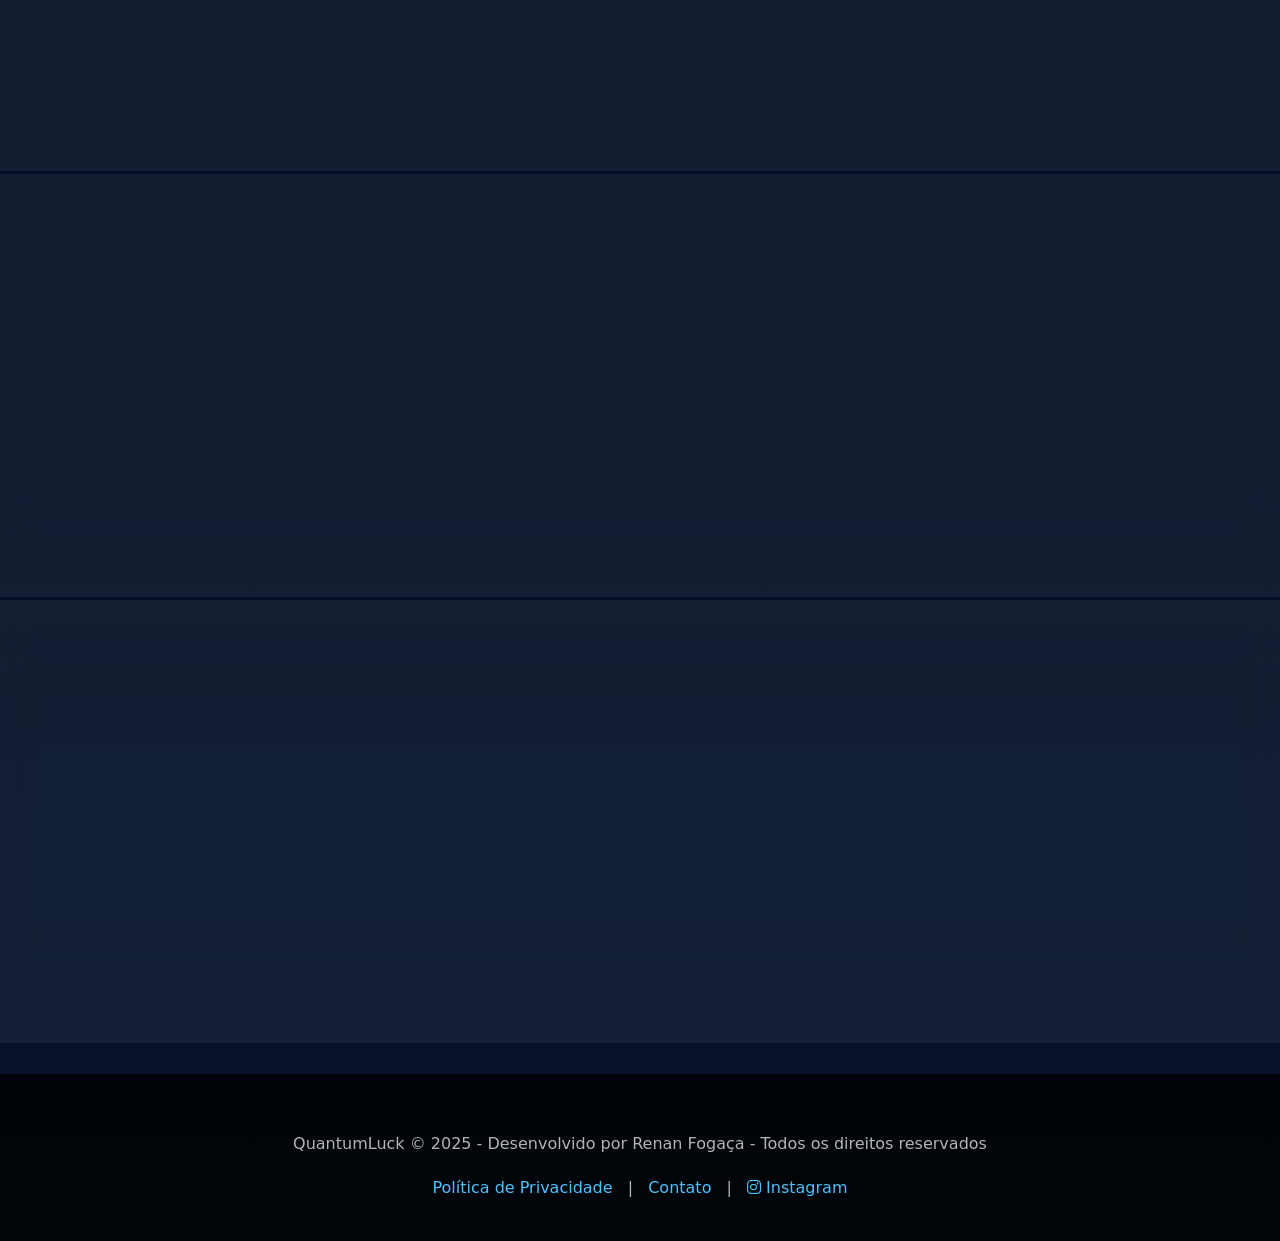
==== commit bfb7f4a6: "toque no átomo" ====
--- a/index.html
+++ b/index.html
@@ -44,10 +44,10 @@
     <p>Um aplicativo de alinhamento mental e emocional que combina afirmações, frequências, gravação de sessões com sua
       própria voz e gestão de sonhos — tudo para amplificar seu foco e sua energia de manifestação.</p>
     <div style="text-align:center;">
-    <a href="#pre-launch" class="cta-button" onclick="showComingSoon()">
+      <a href="#pre-launch" class="cta-button" onclick="showComingSoon()">
         🚀 Em Breve na Play Store
-    </a>
-</div>
+      </a>
+    </div>
   </section>
 
 
@@ -206,8 +206,8 @@
     <h2>Inicie sua Jornada Quântica</h2>
     <p>Torne-se um <strong>Explorador Quântico</strong> e alinhe mente, emoção e ação.</p>
     <a href="#pre-launch" class="cta-button" onclick="showComingSoon()">
-    🔔 Em breve na Playstore
-</a>
+      🔔 Em breve na Playstore
+    </a>
   </section>
 
 
@@ -768,16 +768,59 @@
     .phrase-bubble.show {
       opacity: 1;
     }
+
+
+    /* Balão Educativo */
+.tutorial-bubble {
+    position: fixed;
+    bottom: 600px !important; /* 🔥 DISTÂNCIA DO FUNDO */
+    left: 50%;
+    transform: translateX(-50%); /* 🔥 SÓ HORIZONTAL */
+    background: rgba(76, 195, 255, 0.95);
+    color: #021124;
+    padding: 12px 20px;
+    border-radius: 25px;
+    font-weight: bold;
+    font-size: 16px;
+    z-index: 9998;
+    box-shadow: 0 5px 20px rgba(76, 195, 255, 0.6);
+    border: 2px solid #4cc3ff;
+    opacity: 0;
+    transition: opacity 0.5s ease, transform 0.5s ease;
+    pointer-events: none;
+    white-space: nowrap;
+    text-align: center;
+}
+
+    /* Seta apontando para o átomo */
+    .tutorial-bubble::after {
+      content: '';
+      position: absolute;
+      top: 100%;
+      left: 50%;
+      transform: translateX(-50%);
+      border: 10px solid transparent;
+      border-top-color: rgba(76, 195, 255, 0.95);
+    }
+
+    /* Para mobile */
+    @media (max-width: 768px) {
+      .tutorial-bubble {
+        font-size: 14px;
+        padding: 10px 16px;
+        bottom: 100px;
+      }
+    }
   </style>
 
   <script>
-function showComingSoon() {
-    alert("🎯 QuantumLuck em breve na Google Play Store!\n\nEstamos na fase final de testes. Cadastre-se para ser um dos primeiros a baixar quando lançarmos oficialmente.\n\n📧 deathrash@msn.com");
-    
-    // Opcional: Abrir email
-    // window.location.href = "mailto:deathrash@msn.com?subject=Quero ser notificado do lançamento&body=Olá! Gostaria de ser avisado quando o QuantumLuck estiver disponível.";
-}
-</script>
+    function showComingSoon() {
+      alert("🎯 QuantumLuck em breve na Google Play Store!\n\nEstamos na fase final de testes. Cadastre-se para ser um dos primeiros a baixar quando lançarmos oficialmente.\n\n📧 deathrash@msn.com");
+
+      // Opcional: Abrir email
+      // window.location.href = "mailto:deathrash@msn.com?subject=Quero ser notificado do lançamento&body=Olá! Gostaria de ser avisado quando o QuantumLuck estiver disponível.";
+    }
+  </script>
 
 </body>
 
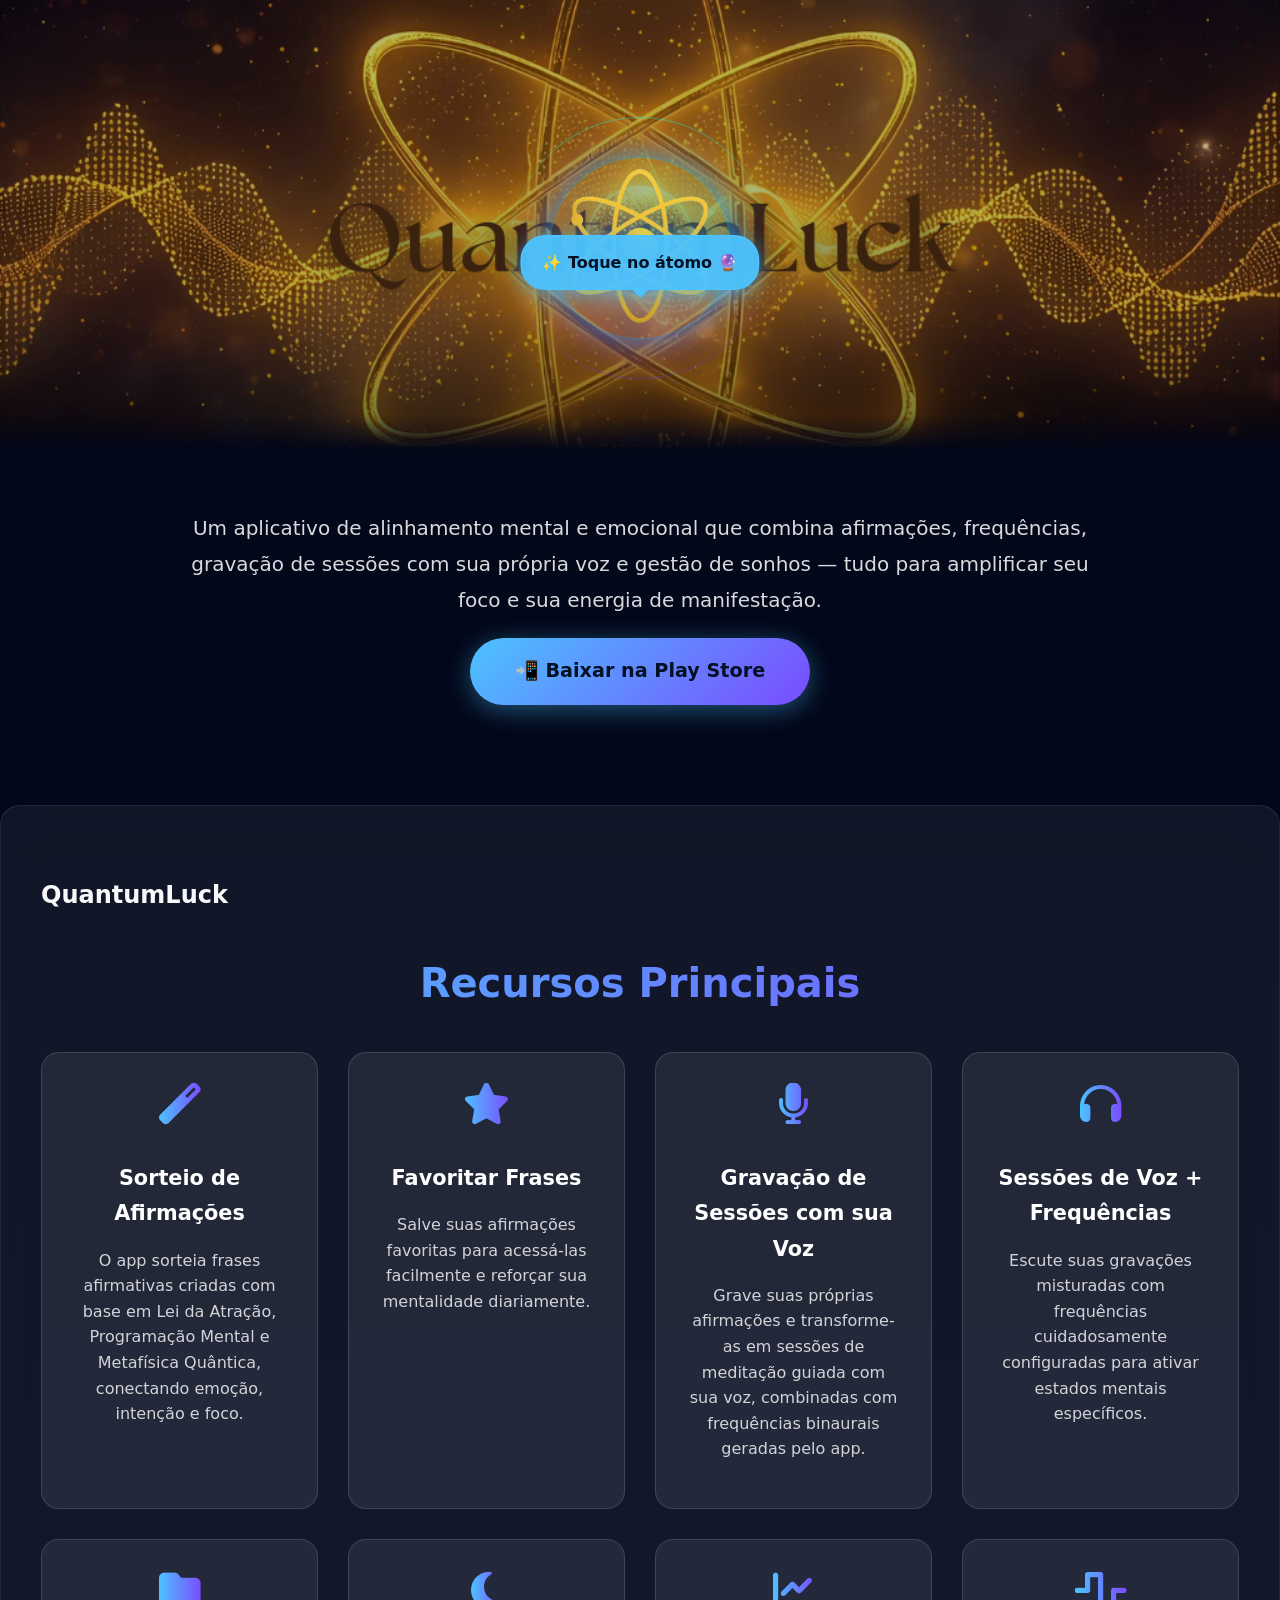
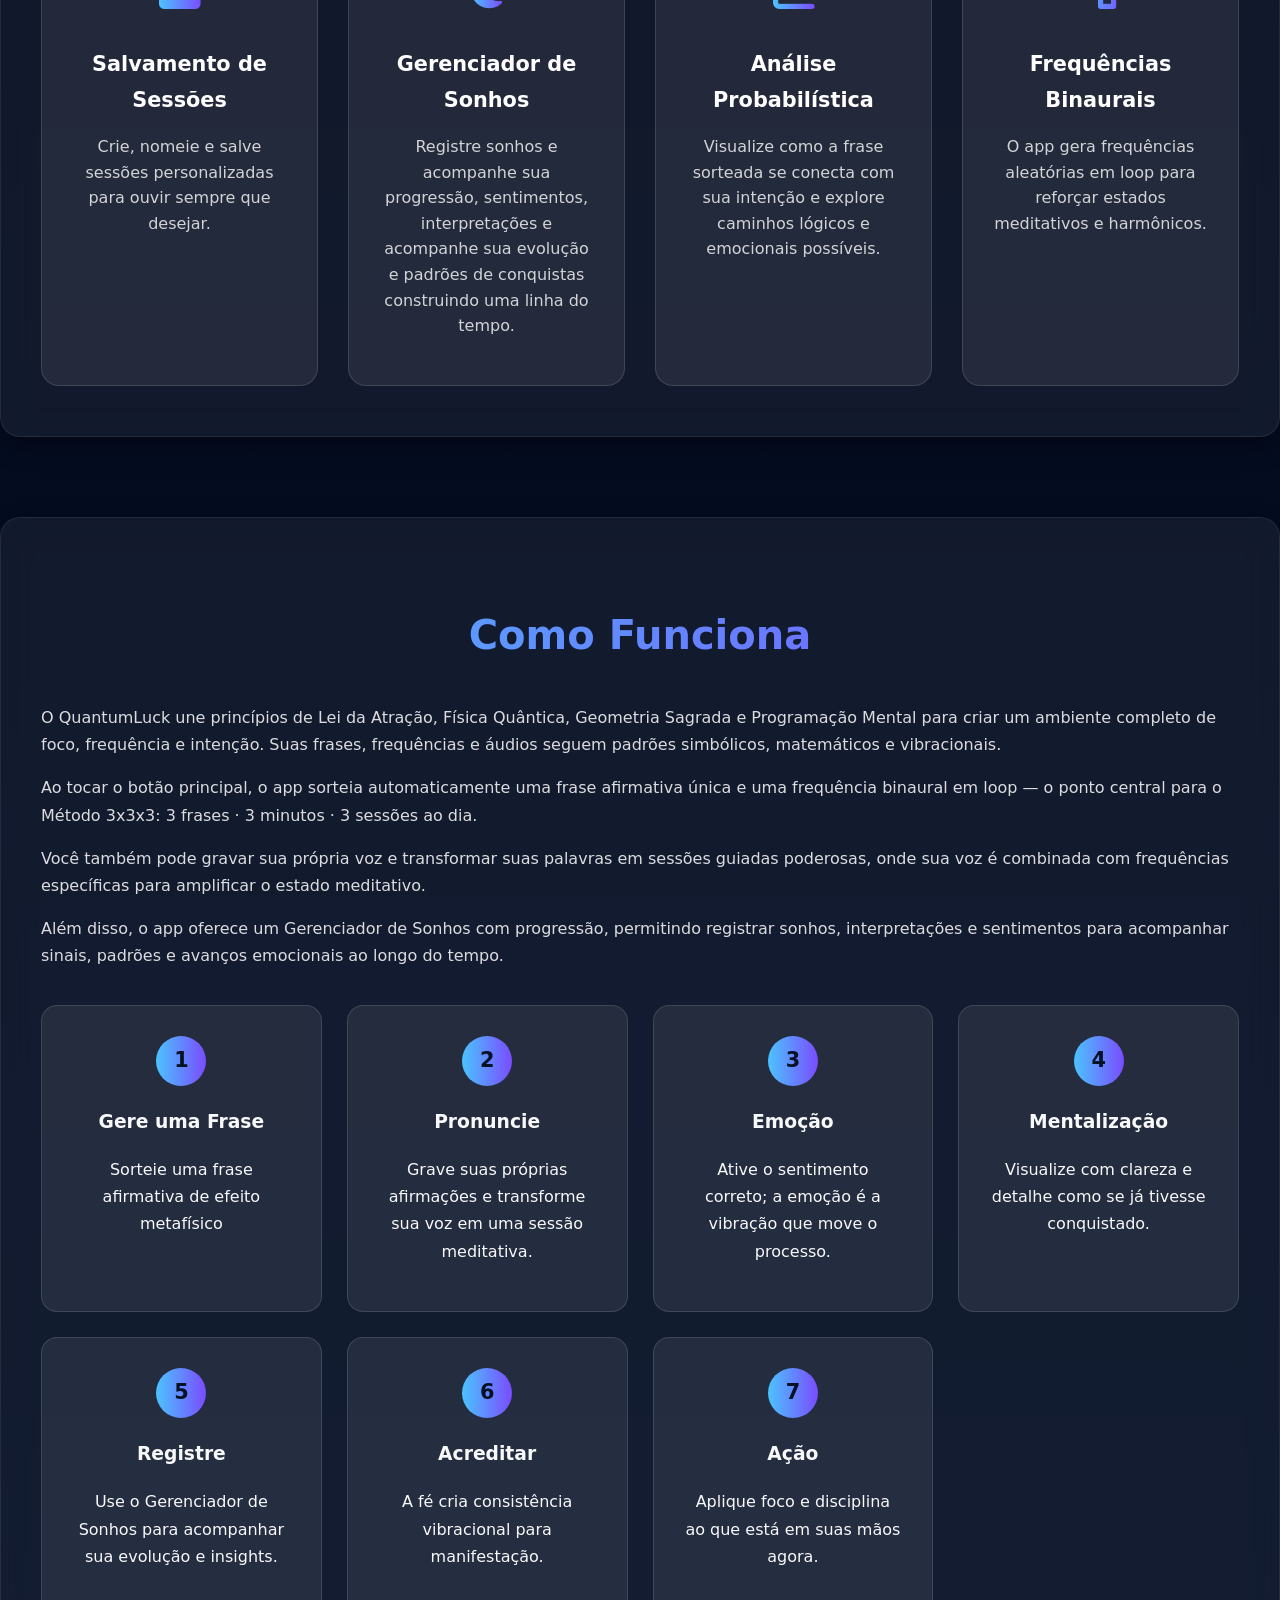
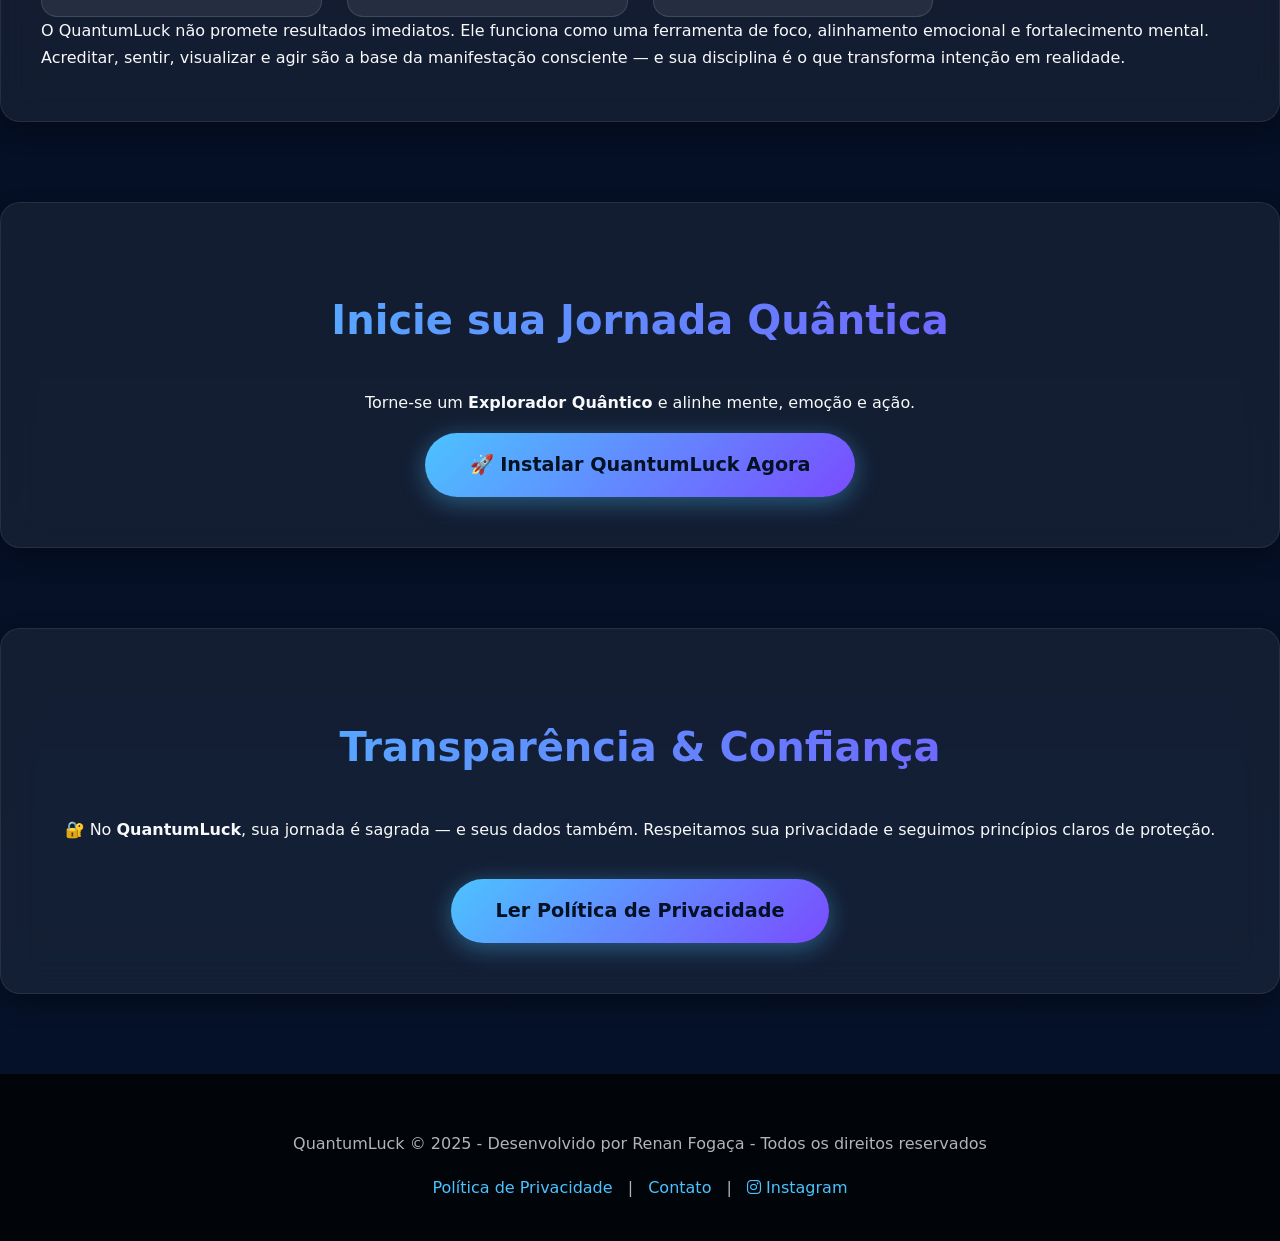
==== commit 805d7252: "adicionado link para download" ====
--- a/index.html
+++ b/index.html
@@ -43,11 +43,16 @@
   <section class="intro-text">
     <p>Um aplicativo de alinhamento mental e emocional que combina afirmações, frequências, gravação de sessões com sua
       própria voz e gestão de sonhos — tudo para amplificar seu foco e sua energia de manifestação.</p>
-    <div style="text-align:center;">
-      <a href="#pre-launch" class="cta-button" onclick="showComingSoon()">
-        🚀 Em Breve na Play Store
-      </a>
-    </div>
+    <div style="text-align:center;">
+  <a 
+    href="https://play.google.com/store/apps/details?id=com.quantumluck.app"
+    class="cta-button"
+    target="_blank"
+    rel="noopener noreferrer"
+  >
+    📲 Baixar na Play Store
+  </a>
+</div>
   </section>
 
 
@@ -202,13 +207,20 @@
 
 
   <!-- CTA FINAL -->
-  <section class="section" style="text-align:center;">
-    <h2>Inicie sua Jornada Quântica</h2>
-    <p>Torne-se um <strong>Explorador Quântico</strong> e alinhe mente, emoção e ação.</p>
-    <a href="#pre-launch" class="cta-button" onclick="showComingSoon()">
-      🔔 Em breve na Playstore
-    </a>
-  </section>
+  <section class="section" style="text-align:center;">
+  <h2>Inicie sua Jornada Quântica</h2>
+  <p>
+    Torne-se um <strong>Explorador Quântico</strong> e alinhe mente, emoção e ação.
+  </p>
+  <a
+    href="https://play.google.com/store/apps/details?id=com.quantumluck.app"
+    class="cta-button"
+    target="_blank"
+    rel="noopener noreferrer"
+  >
+    🚀 Instalar QuantumLuck Agora
+  </a>
+</section>
 
 
   <!-- POLÍTICA -->
@@ -813,14 +825,13 @@
     }
   </style>
 
-  <script>
-    function showComingSoon() {
-      alert("🎯 QuantumLuck em breve na Google Play Store!\n\nEstamos na fase final de testes. Cadastre-se para ser um dos primeiros a baixar quando lançarmos oficialmente.\n\n📧 deathrash@msn.com");
-
-      // Opcional: Abrir email
-      // window.location.href = "mailto:deathrash@msn.com?subject=Quero ser notificado do lançamento&body=Olá! Gostaria de ser avisado quando o QuantumLuck estiver disponível.";
-    }
-  </script>
+  <script>
+  function showInstallTip() {
+    alert(
+      "📲 QuantumLuck já está disponível!\n\nClique em 'Instalar' na Play Store e comece sua jornada de alinhamento mental e foco."
+    );
+  }
+</script>
 
 </body>
 
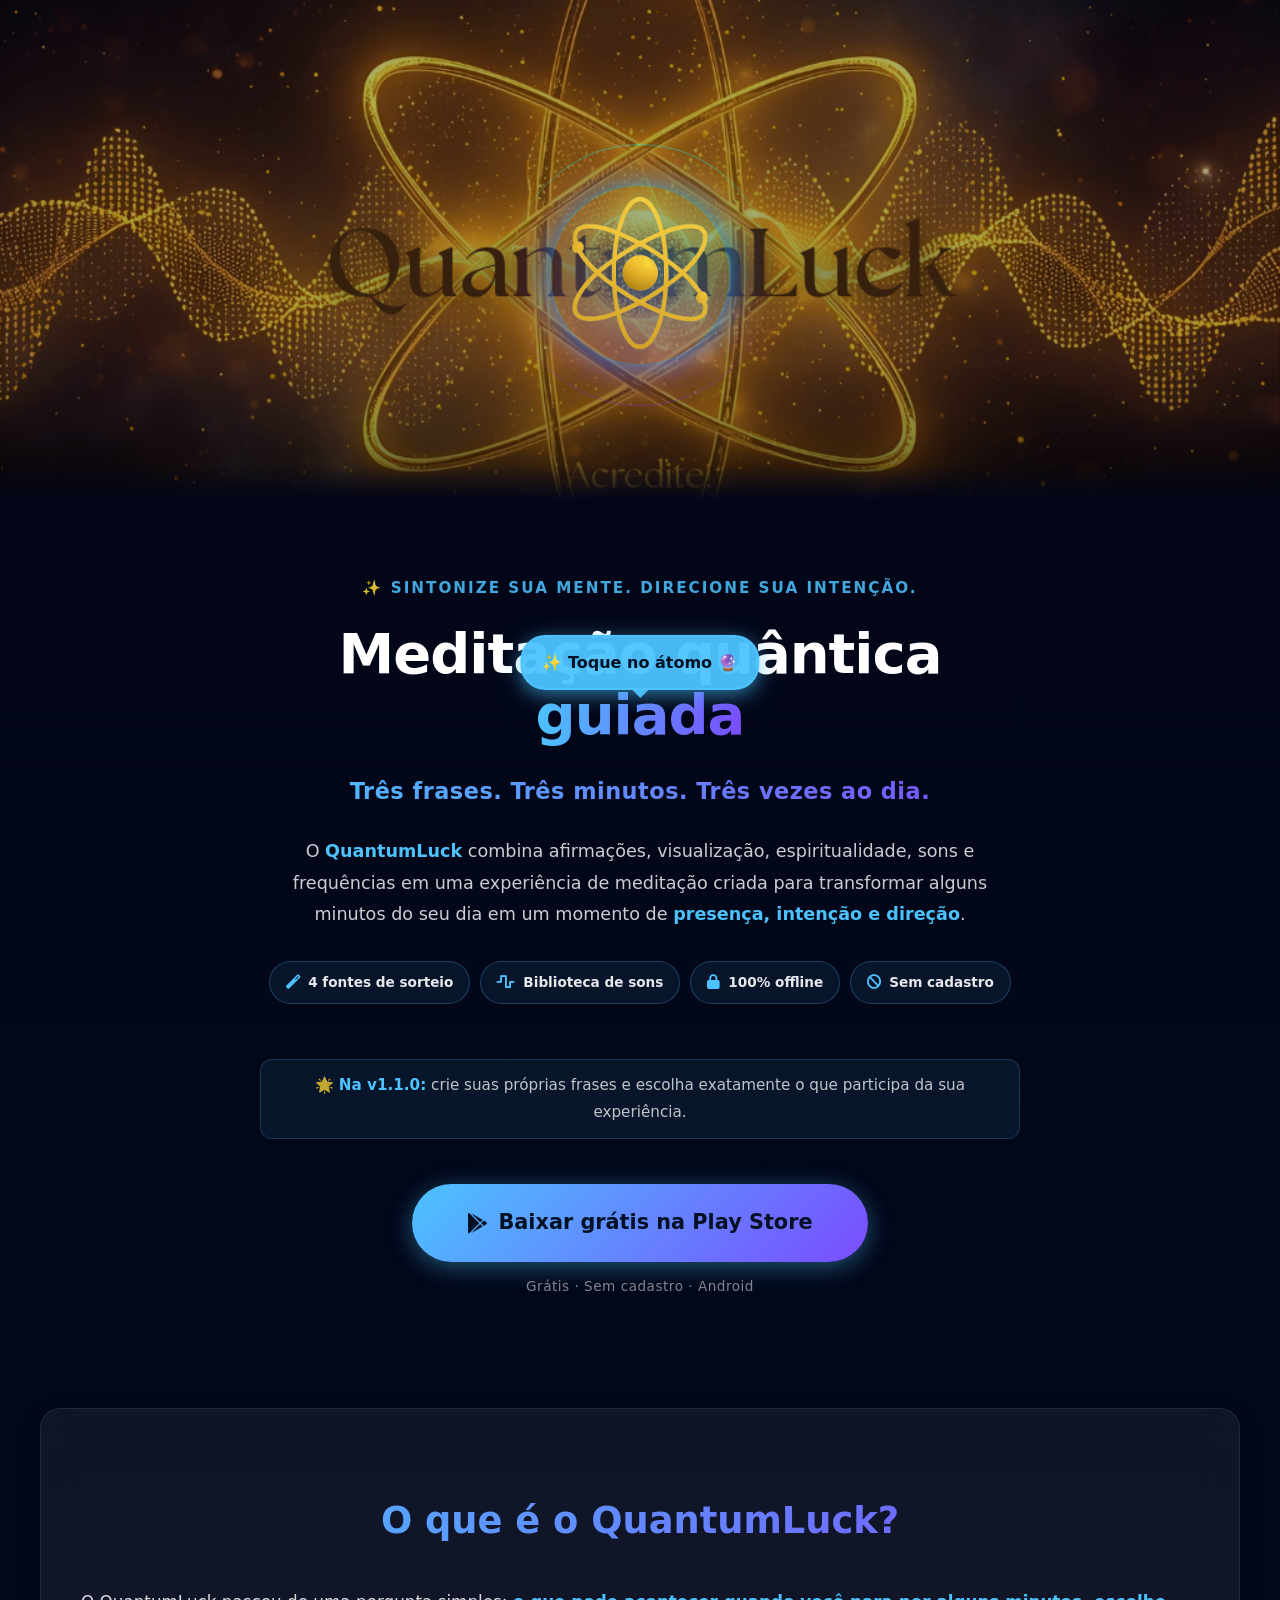
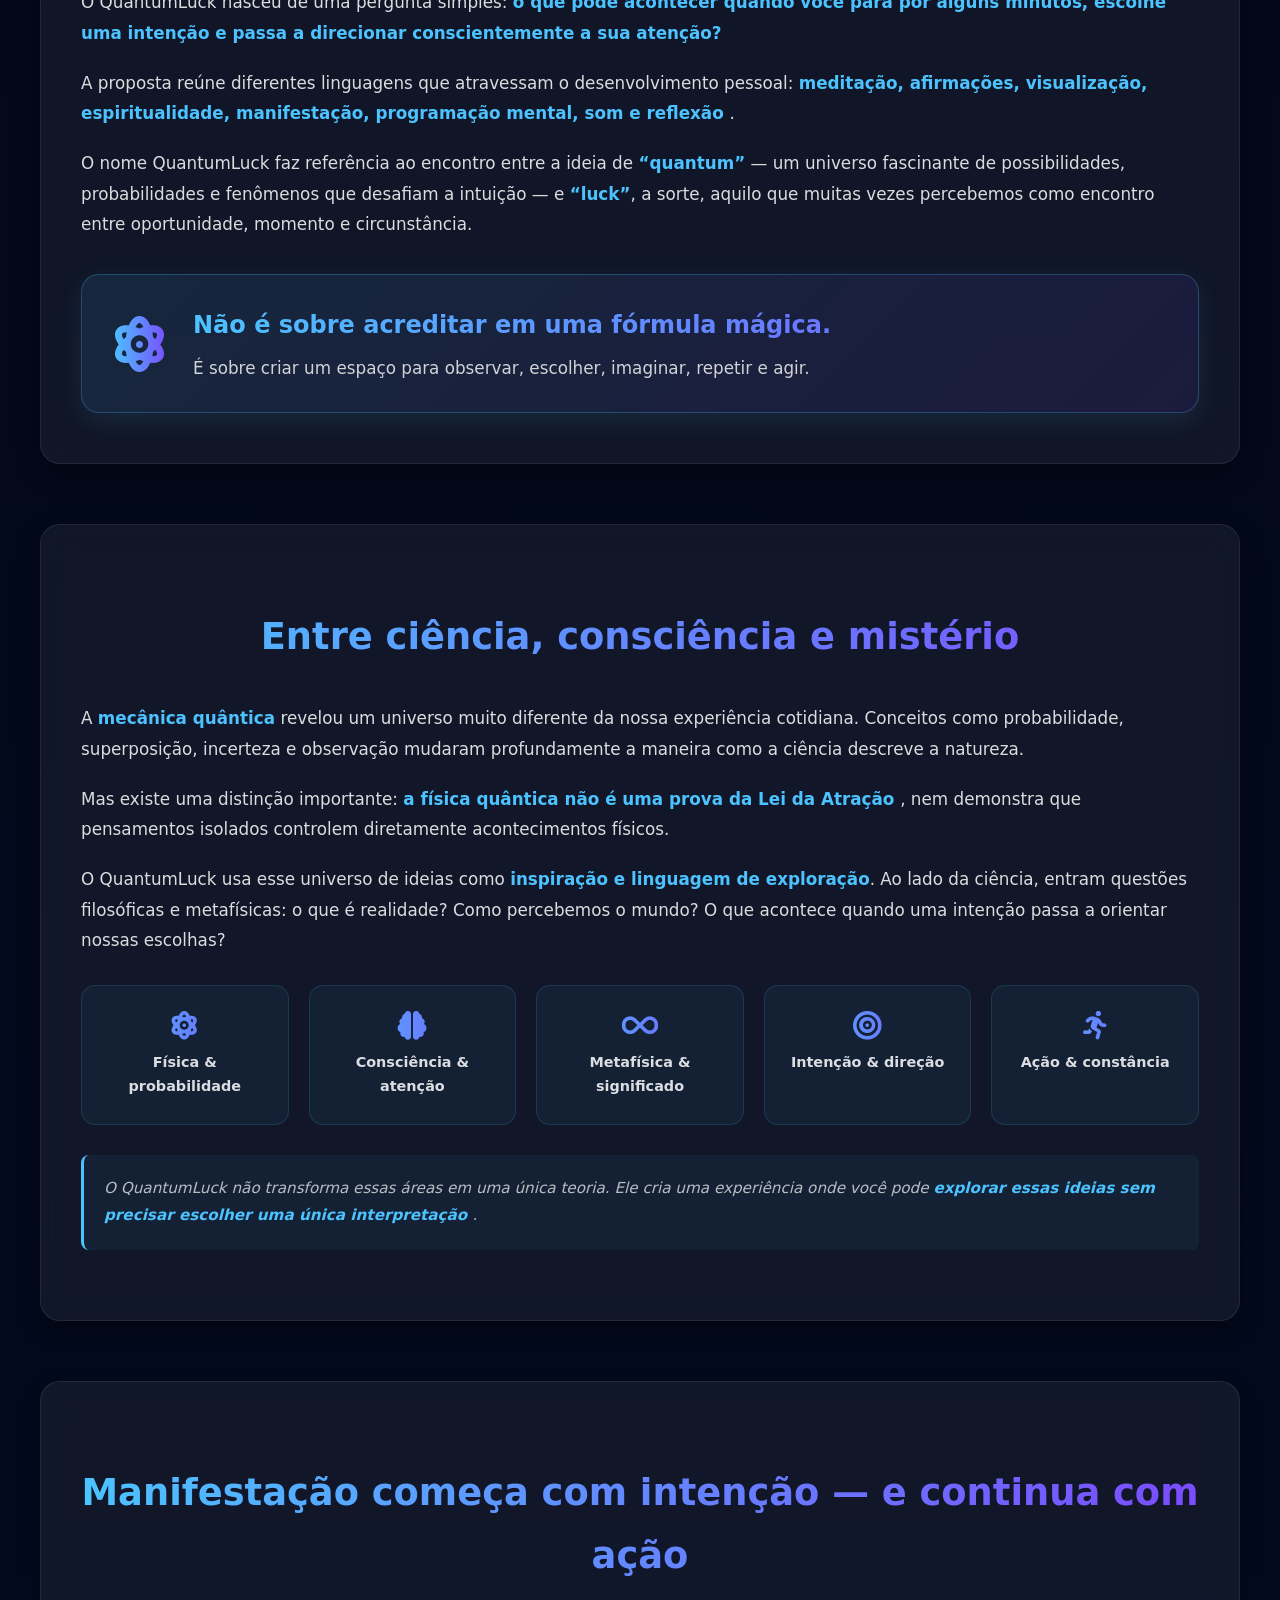
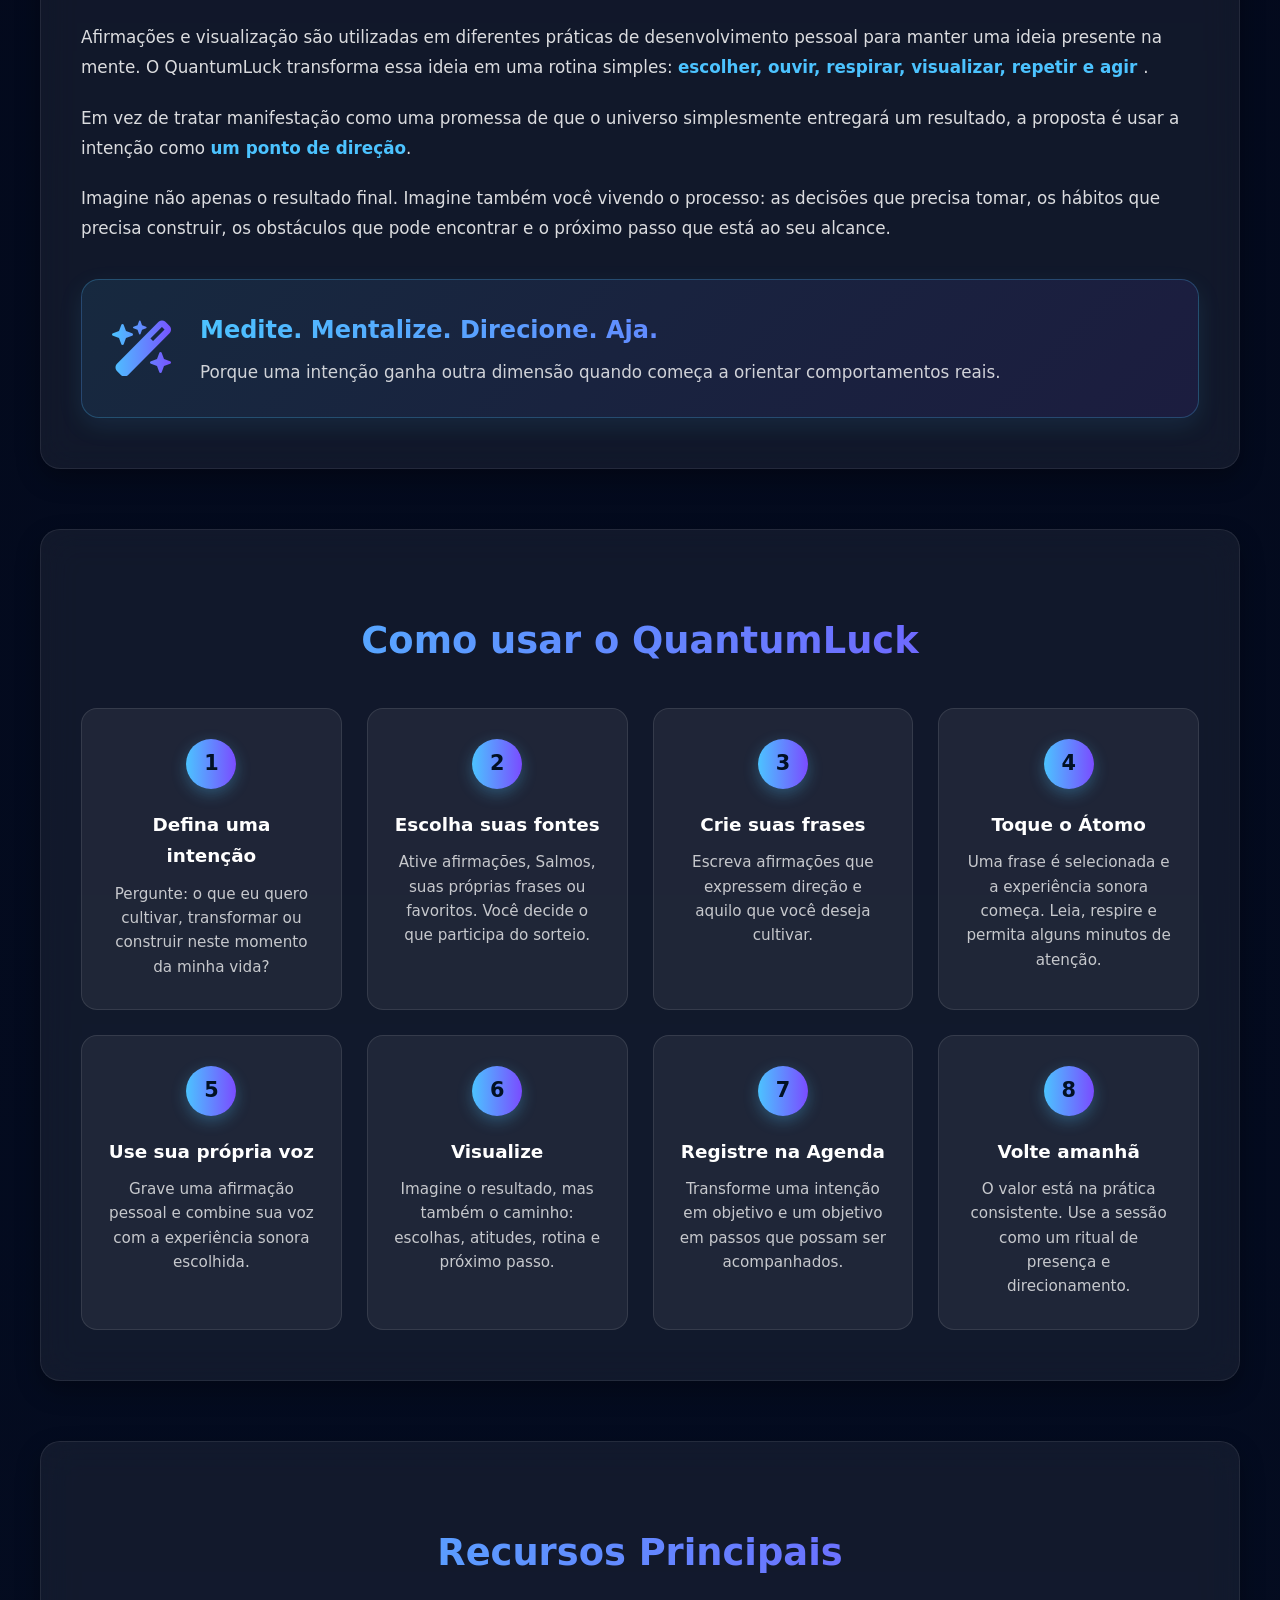
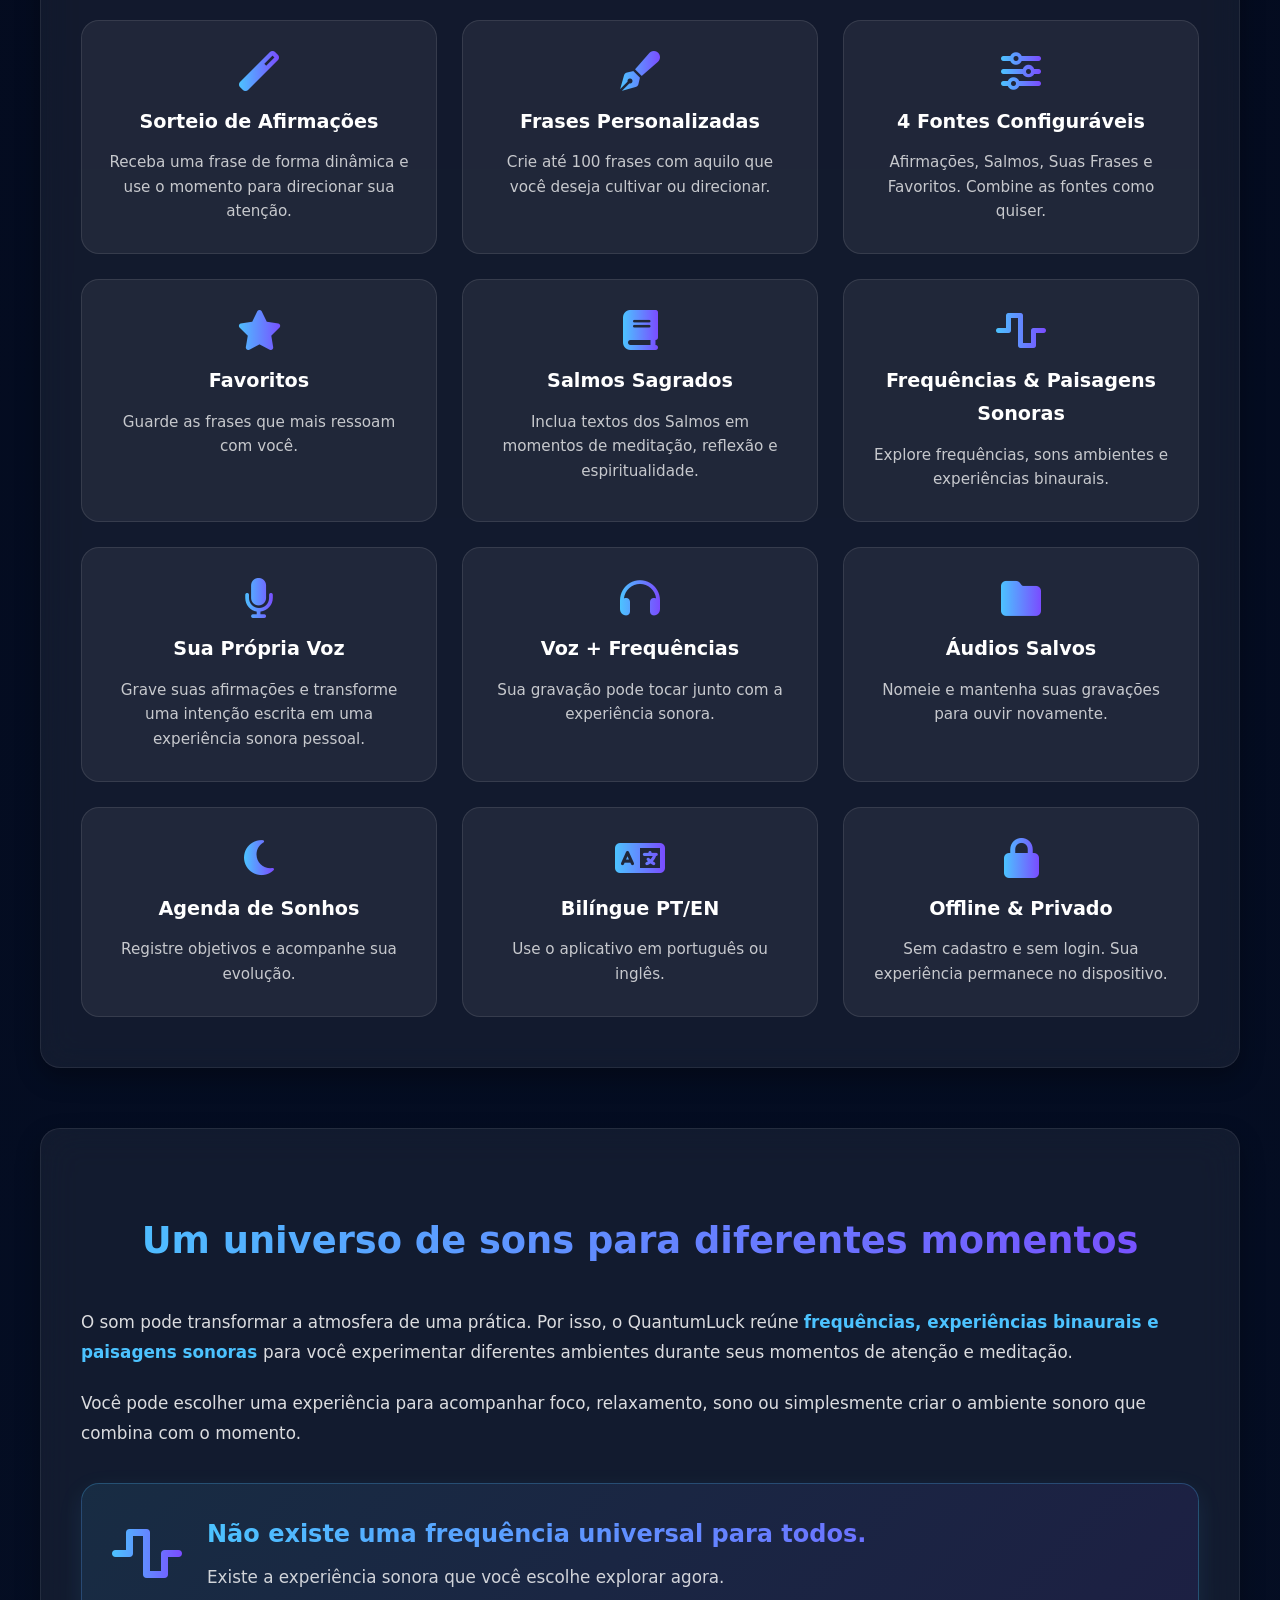
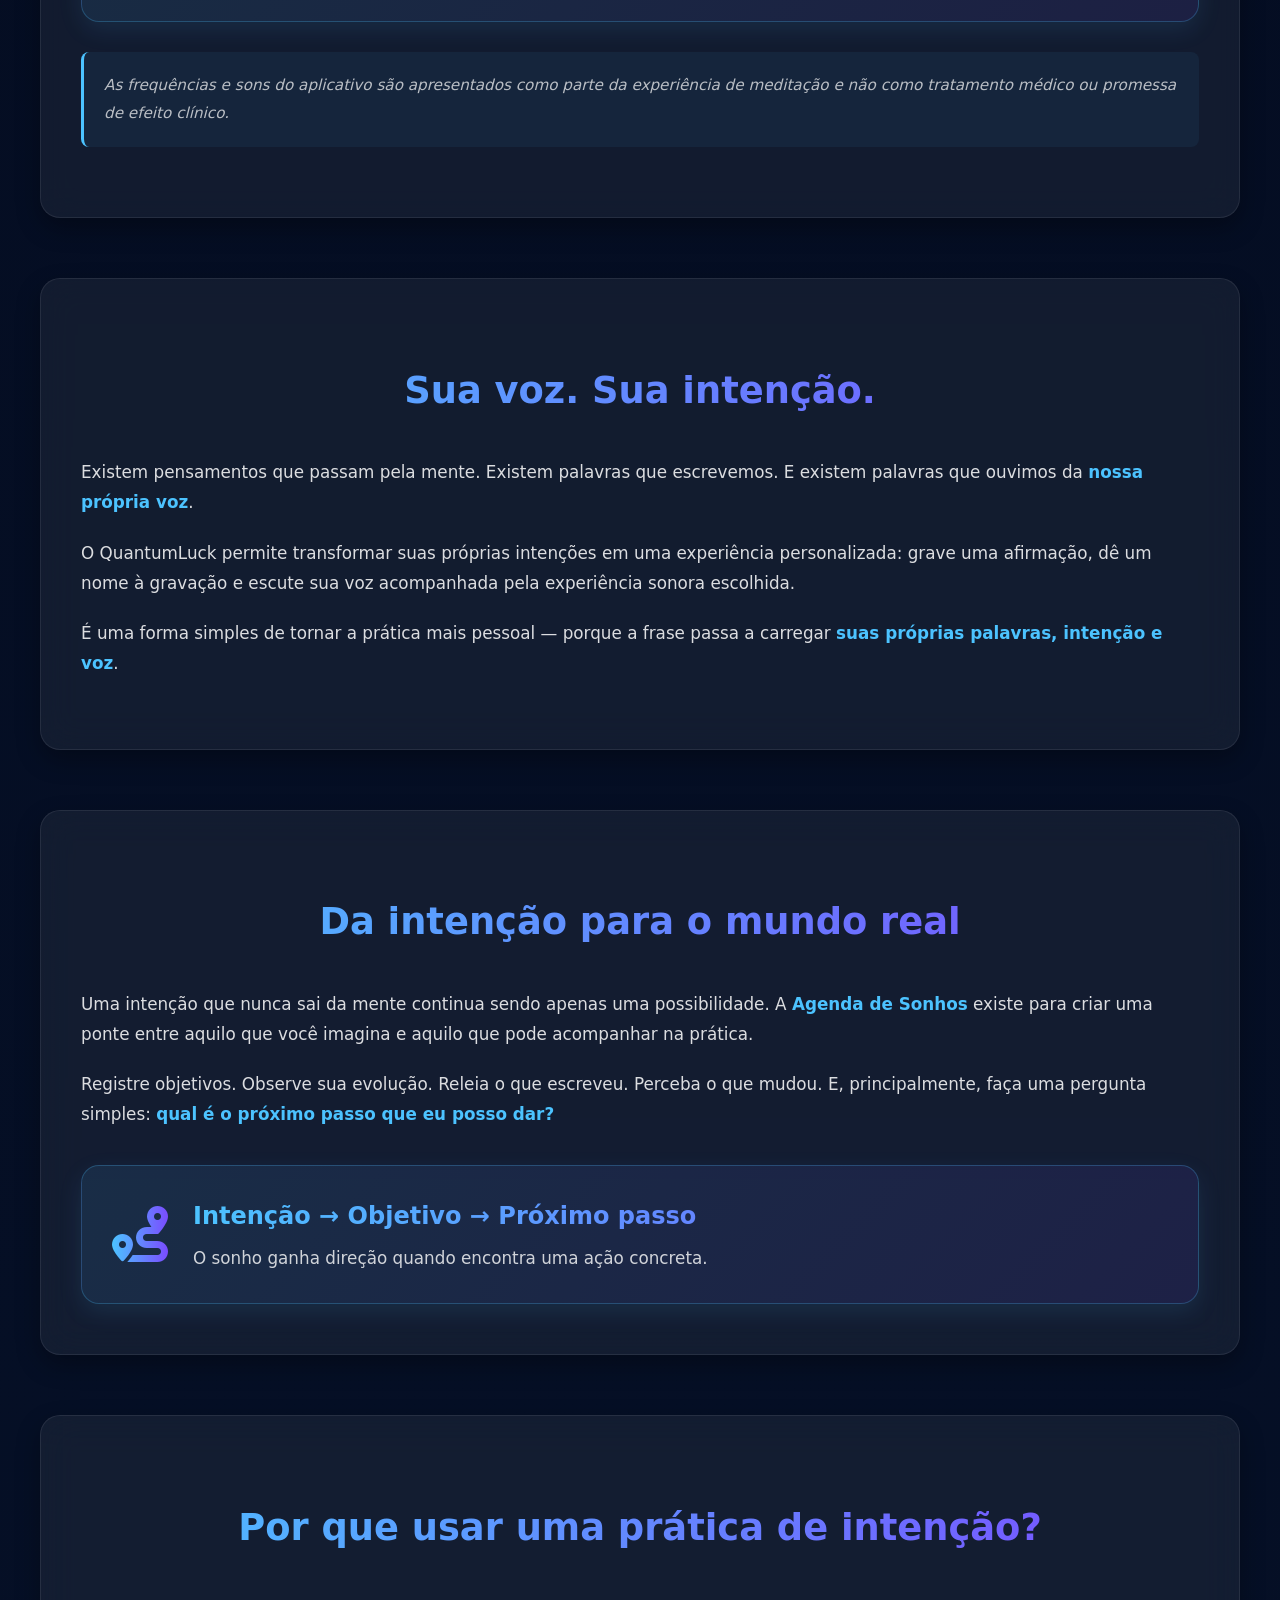
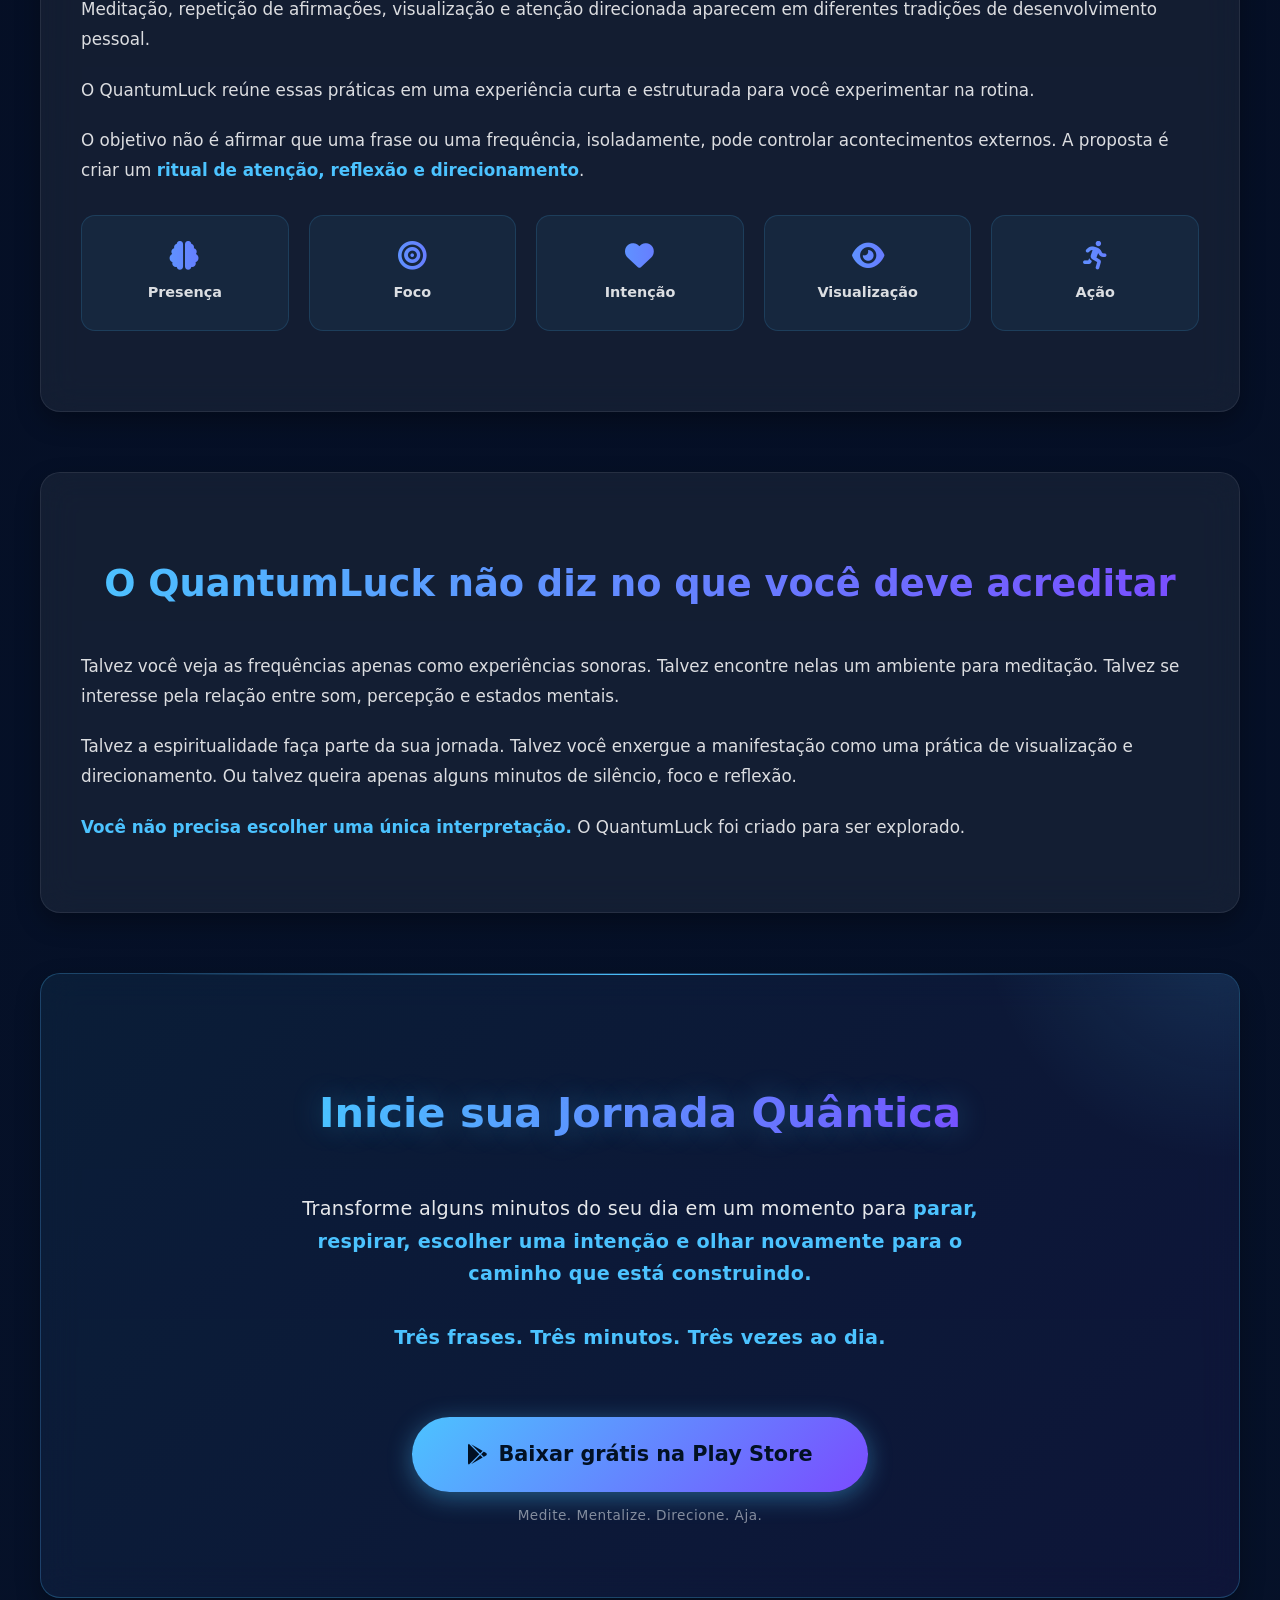
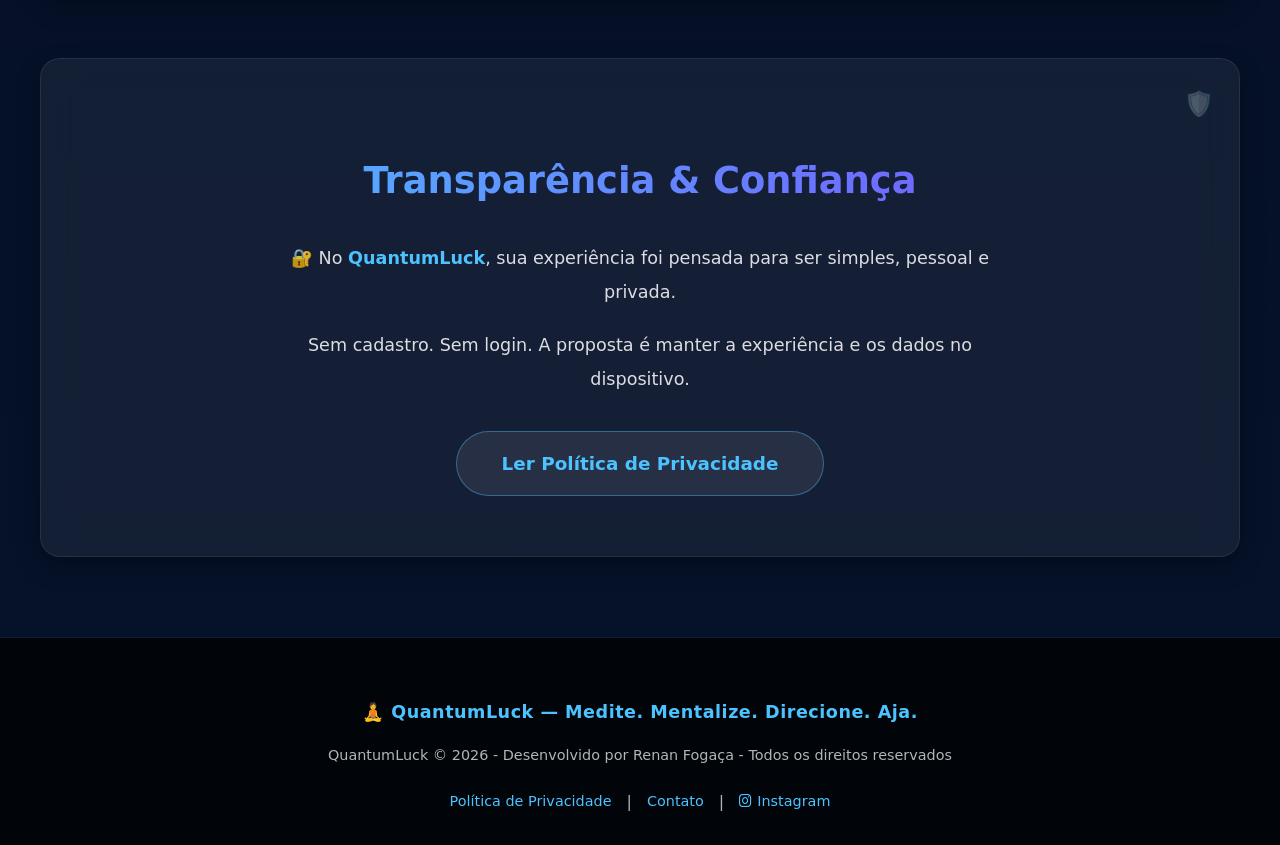
==== commit 6d14b85a: "feat: site v1.1.0 — 12 features, meta tags, CTA Play Store, política padronizada" ====
--- a/index.html
+++ b/index.html
@@ -1,838 +1,735 @@
-<!DOCTYPE html>
+<!doctype html>
 <html lang="pt-BR">
-
-<head>
-  <meta charset="UTF-8">
-  <meta name="viewport" content="width=device-width, initial-scale=1.0">
-  <title>QuantumLuck - Simulador Quântico</title>
-  <link rel="stylesheet" href="https://cdnjs.cloudflare.com/ajax/libs/font-awesome/6.4.0/css/all.min.css">
-</head>
-
-<body>
-
-  <!-- ===========================
-       HERO COM IMAGEM + ÁTOMO
-  ============================ -->
-  <header class="hero-header">
-
-    <div class="hero-bg"></div>
-
-    <!-- ÁTOMO NO CENTRO DA IMAGEM -->
-    <div class="app-icon">
-      <!-- ⚡ Efeitos elétricos -->
-      <div class="electric-flash"></div>
-      <div class="electric-crack"></div>
-      <div class="flash-small"></div>
-
-      <!-- 🌌 Partículas -->
-      <div class="particle p1"></div>
-      <div class="particle p2"></div>
-      <div class="particle p3"></div>
-
-      <!-- LOGO -->
-      <img src="assets/btn.png" alt="QuantumLuck Logo" class="logo-img">
-    </div>
-
-
-  </header>
-
-  <!-- ===========================
-       CONTEÚDO ABAIXO DO HEADER
-  ============================ -->
-
-  <section class="intro-text">
-    <p>Um aplicativo de alinhamento mental e emocional que combina afirmações, frequências, gravação de sessões com sua
-      própria voz e gestão de sonhos — tudo para amplificar seu foco e sua energia de manifestação.</p>
-    <div style="text-align:center;">
-  <a 
-    href="https://play.google.com/store/apps/details?id=com.quantumluck.app"
-    class="cta-button"
-    target="_blank"
-    rel="noopener noreferrer"
-  >
-    📲 Baixar na Play Store
-  </a>
-</div>
-  </section>
-
-
-  <!-- =======================================
-        RECURSOS (100% MANTIDO)
-  ======================================== -->
-  <section class="section">
-    <h1>QuantumLuck</h1>
-    <h2>Recursos Principais</h2>
-
-    <div class="features">
-
-      <div class="feature">
-        <i class="fas fa-magic"></i>
-        <h3>Sorteio de Afirmações</h3>
-        <p>O app sorteia frases afirmativas criadas com base em Lei da Atração, Programação Mental e Metafísica
-          Quântica, conectando emoção, intenção e foco.</p>
-      </div>
-
-      <div class="feature">
-        <i class="fas fa-star"></i>
-        <h3>Favoritar Frases</h3>
-        <p>Salve suas afirmações favoritas para acessá-las facilmente e reforçar sua mentalidade diariamente.</p>
-      </div>
-
-      <div class="feature">
-        <i class="fas fa-microphone"></i>
-        <h3>Gravação de Sessões com sua Voz</h3>
-        <p>Grave suas próprias afirmações e transforme-as em sessões de meditação guiada com sua voz, combinadas com
-          frequências binaurais geradas pelo app.</p>
-      </div>
-
-      <div class="feature">
-        <i class="fas fa-headphones"></i>
-        <h3>Sessões de Voz + Frequências</h3>
-        <p>Escute suas gravações misturadas com frequências cuidadosamente configuradas para ativar estados mentais
-          específicos.</p>
-      </div>
-
-      <div class="feature">
-        <i class="fas fa-folder"></i>
-        <h3>Salvamento de Sessões</h3>
-        <p>Crie, nomeie e salve sessões personalizadas para ouvir sempre que desejar.</p>
-      </div>
-
-      <div class="feature">
-        <i class="fas fa-moon"></i>
-        <h3>Gerenciador de Sonhos</h3>
-        <p>Registre sonhos e acompanhe sua progressão, sentimentos, interpretações e acompanhe sua evolução e padrões de
-          conquistas construindo uma linha do tempo.</p>
-      </div>
-
-      <div class="feature">
-        <i class="fas fa-chart-line"></i>
-        <h3>Análise Probabilística</h3>
-        <p>Visualize como a frase sorteada se conecta com sua intenção e explore caminhos lógicos e emocionais
-          possíveis.</p>
-      </div>
-
-      <div class="feature">
+  <head>
+    <meta charset="UTF-8" />
+    <meta name="viewport" content="width=device-width, initial-scale=1.0" />
+
+    <title>QuantumLuck — Meditação, Consciência e Manifestação</title>
+
+    <meta
+      name="description"
+      content="QuantumLuck é uma experiência de meditação guiada que reúne afirmações, visualização, Salmos, sua própria voz, frequências sonoras e uma Agenda de Sonhos para explorar a relação entre intenção, consciência e ação."
+    />
+
+    <meta
+      name="keywords"
+      content="meditação quântica,meditação,manifestação,lei da atração,afirmações,programação mental,visualização,metafísica,consciência,frequências,binaural beats,Salmos,espiritualidade,foco,sonhos"
+    />
+
+    <meta name="author" content="Renan Fogaça" />
+    <meta name="theme-color" content="#020617" />
+
+    <meta property="og:type" content="website" />
+    <meta
+      property="og:title"
+      content="QuantumLuck — Meditação, Consciência e Manifestação"
+    />
+    <meta
+      property="og:description"
+      content="Explore a relação entre intenção, consciência, som e ação."
+    />
+    <meta property="og:image" content="assets/QuantumLuck.png" />
+    <meta property="og:site_name" content="QuantumLuck" />
+    <meta property="og:url" content="https://quantumluck.app" />
+
+    <meta name="twitter:card" content="summary_large_image" />
+    <meta
+      name="twitter:title"
+      content="QuantumLuck — Meditação, Consciência e Manifestação"
+    />
+    <meta
+      name="twitter:description"
+      content="Medite. Mentalize. Direcione. Aja."
+    />
+    <meta name="twitter:image" content="assets/QuantumLuck.png" />
+
+    <link rel="icon" type="image/png" href="assets/btn.png" />
+    <link rel="apple-touch-icon" href="assets/btn.png" />
+
+    <link
+      rel="stylesheet"
+      href="https://cdnjs.cloudflare.com/ajax/libs/font-awesome/6.4.0/css/all.min.css"
+    />
+
+    <link rel="stylesheet" href="style.css" />
+  </head>
+
+  <body>
+    <!-- ÁTOMO -->
+    <header class="hero-header">
+      <div class="hero-bg"></div>
+
+      <div class="app-icon">
+        <div class="electric-flash"></div>
+        <div class="electric-crack"></div>
+        <div class="flash-small"></div>
+
+        <div class="particle p1"></div>
+        <div class="particle p2"></div>
+        <div class="particle p3"></div>
+
+        <img
+          src="assets/btn.png"
+          alt="QuantumLuck — Meditação Quântica"
+          class="logo-img"
+        />
+      </div>
+    </header>
+
+    <!-- HERO -->
+    <section class="intro-text">
+      <p class="hero-eyebrow">
+        ✨ Sintonize sua mente. Direcione sua intenção.
+      </p>
+
+      <h1 class="hero-title">
+        Meditação quântica<br />
+        <span class="hero-title-gradient">guiada</span>
+      </h1>
+
+      <p class="hero-tagline">
+        <strong>Três frases. Três minutos. Três vezes ao dia.</strong>
+      </p>
+
+      <p class="hero-subtitle">
+        O <strong>QuantumLuck</strong> combina afirmações, visualização,
+        espiritualidade, sons e frequências em uma experiência de meditação
+        criada para transformar alguns minutos do seu dia em um momento de
+        <strong>presença, intenção e direção</strong>.
+      </p>
+
+      <div class="hero-pills">
+        <span class="hero-pill">
+          <i class="fas fa-magic"></i> 4 fontes de sorteio
+        </span>
+
+        <span class="hero-pill">
+          <i class="fas fa-wave-square"></i> Biblioteca de sons
+        </span>
+
+        <span class="hero-pill">
+          <i class="fas fa-lock"></i> 100% offline
+        </span>
+
+        <span class="hero-pill"> <i class="fas fa-ban"></i> Sem cadastro </span>
+      </div>
+
+      <p class="hero-highlight">
+        🌟 <strong>Na v1.1.0:</strong>
+        crie suas próprias frases e escolha exatamente o que participa da sua
+        experiência.
+      </p>
+
+      <div class="cta-container">
+        <a
+          href="https://play.google.com/store/apps/details?id=com.quantumluck.app"
+          class="cta-button cta-button-large"
+          target="_blank"
+          rel="noopener"
+        >
+          <i class="fab fa-google-play"></i>
+          Baixar grátis na Play Store
+        </a>
+
+        <p class="cta-hint">Grátis · Sem cadastro · Android</p>
+      </div>
+    </section>
+
+    <!-- O QUE É -->
+    <section class="section">
+      <h2>O que é o QuantumLuck?</h2>
+
+      <p class="long-text">
+        O QuantumLuck nasceu de uma pergunta simples:
+        <strong>
+          o que pode acontecer quando você para por alguns minutos, escolhe uma
+          intenção e passa a direcionar conscientemente a sua atenção?
+        </strong>
+      </p>
+
+      <p class="long-text">
+        A proposta reúne diferentes linguagens que atravessam o desenvolvimento
+        pessoal:
+        <strong>
+          meditação, afirmações, visualização, espiritualidade, manifestação,
+          programação mental, som e reflexão </strong
+        >.
+      </p>
+
+      <p class="long-text">
+        O nome QuantumLuck faz referência ao encontro entre a ideia de
+        <strong>“quantum”</strong> — um universo fascinante de possibilidades,
+        probabilidades e fenômenos que desafiam a intuição — e
+        <strong>“luck”</strong>, a sorte, aquilo que muitas vezes percebemos
+        como encontro entre oportunidade, momento e circunstância.
+      </p>
+
+      <div class="highlight-box">
+        <i class="fas fa-atom"></i>
+
+        <div>
+          <h3>Não é sobre acreditar em uma fórmula mágica.</h3>
+
+          <p>
+            É sobre criar um espaço para observar, escolher, imaginar, repetir e
+            agir.
+          </p>
+        </div>
+      </div>
+    </section>
+
+    <!-- CIÊNCIA -->
+    <section class="section">
+      <h2>Entre ciência, consciência e mistério</h2>
+
+      <p class="long-text">
+        A <strong>mecânica quântica</strong> revelou um universo muito diferente
+        da nossa experiência cotidiana. Conceitos como probabilidade,
+        superposição, incerteza e observação mudaram profundamente a maneira
+        como a ciência descreve a natureza.
+      </p>
+
+      <p class="long-text">
+        Mas existe uma distinção importante:
+        <strong> a física quântica não é uma prova da Lei da Atração </strong>,
+        nem demonstra que pensamentos isolados controlem diretamente
+        acontecimentos físicos.
+      </p>
+
+      <p class="long-text">
+        O QuantumLuck usa esse universo de ideias como
+        <strong>inspiração e linguagem de exploração</strong>. Ao lado da
+        ciência, entram questões filosóficas e metafísicas: o que é realidade?
+        Como percebemos o mundo? O que acontece quando uma intenção passa a
+        orientar nossas escolhas?
+      </p>
+
+      <div class="benefits">
+        <div class="benefit">
+          <i class="fas fa-atom"></i>
+          <p>Física &amp; probabilidade</p>
+        </div>
+
+        <div class="benefit">
+          <i class="fas fa-brain"></i>
+          <p>Consciência &amp; atenção</p>
+        </div>
+
+        <div class="benefit">
+          <i class="fas fa-infinity"></i>
+          <p>Metafísica &amp; significado</p>
+        </div>
+
+        <div class="benefit">
+          <i class="fas fa-bullseye"></i>
+          <p>Intenção &amp; direção</p>
+        </div>
+
+        <div class="benefit">
+          <i class="fas fa-person-running"></i>
+          <p>Ação &amp; constância</p>
+        </div>
+      </div>
+
+      <p class="long-text disclaimer-text">
+        O QuantumLuck não transforma essas áreas em uma única teoria. Ele cria
+        uma experiência onde você pode
+        <strong>
+          explorar essas ideias sem precisar escolher uma única interpretação </strong
+        >.
+      </p>
+    </section>
+
+    <!-- MANIFESTAÇÃO -->
+    <section class="section">
+      <h2>Manifestação começa com intenção — e continua com ação</h2>
+
+      <p class="long-text">
+        Afirmações e visualização são utilizadas em diferentes práticas de
+        desenvolvimento pessoal para manter uma ideia presente na mente. O
+        QuantumLuck transforma essa ideia em uma rotina simples:
+        <strong> escolher, ouvir, respirar, visualizar, repetir e agir </strong
+        >.
+      </p>
+
+      <p class="long-text">
+        Em vez de tratar manifestação como uma promessa de que o universo
+        simplesmente entregará um resultado, a proposta é usar a intenção como
+        <strong>um ponto de direção</strong>.
+      </p>
+
+      <p class="long-text">
+        Imagine não apenas o resultado final. Imagine também você vivendo o
+        processo: as decisões que precisa tomar, os hábitos que precisa
+        construir, os obstáculos que pode encontrar e o próximo passo que está
+        ao seu alcance.
+      </p>
+
+      <div class="highlight-box">
+        <i class="fas fa-wand-magic-sparkles"></i>
+
+        <div>
+          <h3>Medite. Mentalize. Direcione. Aja.</h3>
+
+          <p>
+            Porque uma intenção ganha outra dimensão quando começa a orientar
+            comportamentos reais.
+          </p>
+        </div>
+      </div>
+    </section>
+
+    <!-- COMO USAR -->
+    <section class="section">
+      <h2>Como usar o QuantumLuck</h2>
+
+      <div class="steps">
+        <div class="step">
+          <div class="step-number">1</div>
+          <h3>Defina uma intenção</h3>
+          <p>
+            Pergunte: o que eu quero cultivar, transformar ou construir neste
+            momento da minha vida?
+          </p>
+        </div>
+
+        <div class="step">
+          <div class="step-number">2</div>
+          <h3>Escolha suas fontes</h3>
+          <p>
+            Ative afirmações, Salmos, suas próprias frases ou favoritos. Você
+            decide o que participa do sorteio.
+          </p>
+        </div>
+
+        <div class="step">
+          <div class="step-number">3</div>
+          <h3>Crie suas frases</h3>
+          <p>
+            Escreva afirmações que expressem direção e aquilo que você deseja
+            cultivar.
+          </p>
+        </div>
+
+        <div class="step">
+          <div class="step-number">4</div>
+          <h3>Toque o Átomo</h3>
+          <p>
+            Uma frase é selecionada e a experiência sonora começa. Leia, respire
+            e permita alguns minutos de atenção.
+          </p>
+        </div>
+
+        <div class="step">
+          <div class="step-number">5</div>
+          <h3>Use sua própria voz</h3>
+          <p>
+            Grave uma afirmação pessoal e combine sua voz com a experiência
+            sonora escolhida.
+          </p>
+        </div>
+
+        <div class="step">
+          <div class="step-number">6</div>
+          <h3>Visualize</h3>
+          <p>
+            Imagine o resultado, mas também o caminho: escolhas, atitudes,
+            rotina e próximo passo.
+          </p>
+        </div>
+
+        <div class="step">
+          <div class="step-number">7</div>
+          <h3>Registre na Agenda</h3>
+          <p>
+            Transforme uma intenção em objetivo e um objetivo em passos que
+            possam ser acompanhados.
+          </p>
+        </div>
+
+        <div class="step">
+          <div class="step-number">8</div>
+          <h3>Volte amanhã</h3>
+          <p>
+            O valor está na prática consistente. Use a sessão como um ritual de
+            presença e direcionamento.
+          </p>
+        </div>
+      </div>
+    </section>
+
+    <!-- RECURSOS -->
+    <section class="section">
+      <h2>Recursos Principais</h2>
+
+      <div class="features">
+        <div class="feature">
+          <i class="fas fa-magic"></i>
+          <h3>Sorteio de Afirmações</h3>
+          <p>
+            Receba uma frase de forma dinâmica e use o momento para direcionar
+            sua atenção.
+          </p>
+        </div>
+
+        <div class="feature">
+          <i class="fas fa-pen-fancy"></i>
+          <h3>Frases Personalizadas</h3>
+          <p>
+            Crie até 100 frases com aquilo que você deseja cultivar ou
+            direcionar.
+          </p>
+        </div>
+
+        <div class="feature">
+          <i class="fas fa-sliders-h"></i>
+          <h3>4 Fontes Configuráveis</h3>
+          <p>
+            Afirmações, Salmos, Suas Frases e Favoritos. Combine as fontes como
+            quiser.
+          </p>
+        </div>
+
+        <div class="feature">
+          <i class="fas fa-star"></i>
+          <h3>Favoritos</h3>
+          <p>Guarde as frases que mais ressoam com você.</p>
+        </div>
+
+        <div class="feature">
+          <i class="fas fa-book"></i>
+          <h3>Salmos Sagrados</h3>
+          <p>
+            Inclua textos dos Salmos em momentos de meditação, reflexão e
+            espiritualidade.
+          </p>
+        </div>
+
+        <div class="feature">
+          <i class="fas fa-wave-square"></i>
+          <h3>Frequências &amp; Paisagens Sonoras</h3>
+          <p>Explore frequências, sons ambientes e experiências binaurais.</p>
+        </div>
+
+        <div class="feature">
+          <i class="fas fa-microphone"></i>
+          <h3>Sua Própria Voz</h3>
+          <p>
+            Grave suas afirmações e transforme uma intenção escrita em uma
+            experiência sonora pessoal.
+          </p>
+        </div>
+
+        <div class="feature">
+          <i class="fas fa-headphones"></i>
+          <h3>Voz + Frequências</h3>
+          <p>Sua gravação pode tocar junto com a experiência sonora.</p>
+        </div>
+
+        <div class="feature">
+          <i class="fas fa-folder"></i>
+          <h3>Áudios Salvos</h3>
+          <p>Nomeie e mantenha suas gravações para ouvir novamente.</p>
+        </div>
+
+        <div class="feature">
+          <i class="fas fa-moon"></i>
+          <h3>Agenda de Sonhos</h3>
+          <p>Registre objetivos e acompanhe sua evolução.</p>
+        </div>
+
+        <div class="feature">
+          <i class="fas fa-language"></i>
+          <h3>Bilíngue PT/EN</h3>
+          <p>Use o aplicativo em português ou inglês.</p>
+        </div>
+
+        <div class="feature">
+          <i class="fas fa-lock"></i>
+          <h3>Offline &amp; Privado</h3>
+          <p>
+            Sem cadastro e sem login. Sua experiência permanece no dispositivo.
+          </p>
+        </div>
+      </div>
+    </section>
+
+    <!-- SONS -->
+    <section class="section">
+      <h2>Um universo de sons para diferentes momentos</h2>
+
+      <p class="long-text">
+        O som pode transformar a atmosfera de uma prática. Por isso, o
+        QuantumLuck reúne
+        <strong>
+          frequências, experiências binaurais e paisagens sonoras
+        </strong>
+        para você experimentar diferentes ambientes durante seus momentos de
+        atenção e meditação.
+      </p>
+
+      <p class="long-text">
+        Você pode escolher uma experiência para acompanhar foco, relaxamento,
+        sono ou simplesmente criar o ambiente sonoro que combina com o momento.
+      </p>
+
+      <div class="highlight-box">
         <i class="fas fa-wave-square"></i>
-        <h3>Frequências Binaurais</h3>
-        <p>O app gera frequências aleatórias em loop para reforçar estados meditativos e harmônicos.</p>
-      </div>
-
-    </div>
-  </section>
-
-
-  <!-- =======================================
-        COMO FUNCIONA (MANTIDO)
-  ======================================== -->
-  <section class="section">
-    <h2>Como Funciona</h2>
-
-    <p class="long-text">
-      O QuantumLuck une princípios de Lei da Atração, Física Quântica, Geometria Sagrada e Programação Mental para criar
-      um ambiente completo de foco, frequência e intenção. Suas frases, frequências e áudios seguem padrões simbólicos,
-      matemáticos e vibracionais.
-    </p>
-
-    <p class="long-text">
-      Ao tocar o botão principal, o app sorteia automaticamente uma frase afirmativa única e uma frequência binaural em
-      loop — o ponto central para o Método 3x3x3:
-      3 frases · 3 minutos · 3 sessões ao dia.
-    </p>
-
-    <p class="long-text">
-      Você também pode gravar sua própria voz e transformar suas palavras em sessões guiadas poderosas, onde sua voz é
-      combinada com frequências específicas para amplificar o estado meditativo.
-    </p>
-
-    <p class="long-text">
-      Além disso, o app oferece um Gerenciador de Sonhos com progressão, permitindo registrar sonhos, interpretações e
-      sentimentos para acompanhar sinais, padrões e avanços emocionais ao longo do tempo.
-    </p>
-
-    <div class="steps">
-
-      <div class="step">
-        <div class="step-number">1</div>
-        <h3>Gere uma Frase</h3>
-        <p>Sorteie uma frase afirmativa de efeito metafísico</p>
-      </div>
-
-      <div class="step">
-        <div class="step-number">2</div>
-        <h3>Pronuncie</h3>
-        <p>Grave suas próprias afirmações e transforme sua voz em uma sessão meditativa.</p>
-      </div>
-
-      <div class="step">
-        <div class="step-number">3</div>
-        <h3>Emoção</h3>
-        <p>Ative o sentimento correto; a emoção é a vibração que move o processo.</p>
-      </div>
-
-      <div class="step">
-        <div class="step-number">4</div>
-        <h3>Mentalização</h3>
-        <p>Visualize com clareza e detalhe como se já tivesse conquistado.</p>
-      </div>
-
-      <div class="step">
-        <div class="step-number">5</div>
-        <h3>Registre</h3>
-        <p>Use o Gerenciador de Sonhos para acompanhar sua evolução e insights.</p>
-      </div>
-
-      <div class="step">
-        <div class="step-number">6</div>
-        <h3>Acreditar</h3>
-        <p>A fé cria consistência vibracional para manifestação.</p>
-      </div>
-
-      <div class="step">
-        <div class="step-number">7</div>
-        <h3>Ação</h3>
-        <p>Aplique foco e disciplina ao que está em suas mãos agora.</p>
-      </div>
-
-    </div>
-
-    <div class="disclaimer">
-      O QuantumLuck não promete resultados imediatos. Ele funciona como uma ferramenta de foco, alinhamento emocional e
-      fortalecimento mental.
-      Acreditar, sentir, visualizar e agir são a base da manifestação consciente — e sua disciplina é o que transforma
-      intenção em realidade.
-    </div>
-
-  </section>
-
-
-  <!-- CTA FINAL -->
-  <section class="section" style="text-align:center;">
-  <h2>Inicie sua Jornada Quântica</h2>
-  <p>
-    Torne-se um <strong>Explorador Quântico</strong> e alinhe mente, emoção e ação.
-  </p>
-  <a
-    href="https://play.google.com/store/apps/details?id=com.quantumluck.app"
-    class="cta-button"
-    target="_blank"
-    rel="noopener noreferrer"
-  >
-    🚀 Instalar QuantumLuck Agora
-  </a>
-</section>
-
-
-  <!-- POLÍTICA -->
-  <section class="section" style="text-align:center;">
-    <h2>Transparência & Confiança</h2>
-    <p>
-      🔐 No <strong>QuantumLuck</strong>, sua jornada é sagrada — e seus dados também.
-      Respeitamos sua privacidade e seguimos princípios claros de proteção.
-    </p>
-    <a href="politica-de-privacidade.html" class="cta-button" style="margin-top:20px;">Ler Política de Privacidade</a>
-  </section>
-
-
-  <!-- FOOTER -->
-  <footer>
-    <p>QuantumLuck © 2025 - Desenvolvido por Renan Fogaça - Todos os direitos reservados</p>
-    <div>
-      <a href="politica-de-privacidade.html">Política de Privacidade</a> |
-      <a href="#">Contato</a> |
-      <a href="#"><i class="fab fa-instagram"></i> Instagram</a>
-    </div>
-  </footer>
-
-
-  <!-- ANIMAÇÃO DE SEÇÕES -->
-  <script>
-    document.addEventListener('DOMContentLoaded', function () {
-      const sections = document.querySelectorAll('.section');
-
-      const observer = new IntersectionObserver((entries) => {
-        entries.forEach(entry => {
-          if (entry.isIntersecting) {
-            entry.target.style.opacity = '1';
-            entry.target.style.transform = 'translateY(0)';
-          }
+
+        <div>
+          <h3>Não existe uma frequência universal para todos.</h3>
+
+          <p>Existe a experiência sonora que você escolhe explorar agora.</p>
+        </div>
+      </div>
+
+      <p class="long-text disclaimer-text">
+        As frequências e sons do aplicativo são apresentados como parte da
+        experiência de meditação e não como tratamento médico ou promessa de
+        efeito clínico.
+      </p>
+    </section>
+
+    <!-- SUA VOZ -->
+    <section class="section">
+      <h2>Sua voz. Sua intenção.</h2>
+
+      <p class="long-text">
+        Existem pensamentos que passam pela mente. Existem palavras que
+        escrevemos. E existem palavras que ouvimos da
+        <strong>nossa própria voz</strong>.
+      </p>
+
+      <p class="long-text">
+        O QuantumLuck permite transformar suas próprias intenções em uma
+        experiência personalizada: grave uma afirmação, dê um nome à gravação e
+        escute sua voz acompanhada pela experiência sonora escolhida.
+      </p>
+
+      <p class="long-text">
+        É uma forma simples de tornar a prática mais pessoal — porque a frase
+        passa a carregar
+        <strong>suas próprias palavras, intenção e voz</strong>.
+      </p>
+    </section>
+
+    <!-- AGENDA -->
+    <section class="section">
+      <h2>Da intenção para o mundo real</h2>
+
+      <p class="long-text">
+        Uma intenção que nunca sai da mente continua sendo apenas uma
+        possibilidade. A <strong>Agenda de Sonhos</strong> existe para criar uma
+        ponte entre aquilo que você imagina e aquilo que pode acompanhar na
+        prática.
+      </p>
+
+      <p class="long-text">
+        Registre objetivos. Observe sua evolução. Releia o que escreveu. Perceba
+        o que mudou. E, principalmente, faça uma pergunta simples:
+        <strong>qual é o próximo passo que eu posso dar?</strong>
+      </p>
+
+      <div class="highlight-box">
+        <i class="fas fa-route"></i>
+
+        <div>
+          <h3>Intenção → Objetivo → Próximo passo</h3>
+
+          <p>O sonho ganha direção quando encontra uma ação concreta.</p>
+        </div>
+      </div>
+    </section>
+
+    <!-- PRÁTICA -->
+    <section class="section">
+      <h2>Por que usar uma prática de intenção?</h2>
+
+      <p class="long-text">
+        Meditação, repetição de afirmações, visualização e atenção direcionada
+        aparecem em diferentes tradições de desenvolvimento pessoal.
+      </p>
+
+      <p class="long-text">
+        O QuantumLuck reúne essas práticas em uma experiência curta e
+        estruturada para você experimentar na rotina.
+      </p>
+
+      <p class="long-text">
+        O objetivo não é afirmar que uma frase ou uma frequência, isoladamente,
+        pode controlar acontecimentos externos. A proposta é criar um
+        <strong>ritual de atenção, reflexão e direcionamento</strong>.
+      </p>
+
+      <div class="benefits">
+        <div class="benefit">
+          <i class="fas fa-brain"></i>
+          <p>Presença</p>
+        </div>
+
+        <div class="benefit">
+          <i class="fas fa-bullseye"></i>
+          <p>Foco</p>
+        </div>
+
+        <div class="benefit">
+          <i class="fas fa-heart"></i>
+          <p>Intenção</p>
+        </div>
+
+        <div class="benefit">
+          <i class="fas fa-eye"></i>
+          <p>Visualização</p>
+        </div>
+
+        <div class="benefit">
+          <i class="fas fa-person-running"></i>
+          <p>Ação</p>
+        </div>
+      </div>
+    </section>
+
+    <!-- FILOSOFIA -->
+    <section class="section">
+      <h2>O QuantumLuck não diz no que você deve acreditar</h2>
+
+      <p class="long-text">
+        Talvez você veja as frequências apenas como experiências sonoras. Talvez
+        encontre nelas um ambiente para meditação. Talvez se interesse pela
+        relação entre som, percepção e estados mentais.
+      </p>
+
+      <p class="long-text">
+        Talvez a espiritualidade faça parte da sua jornada. Talvez você enxergue
+        a manifestação como uma prática de visualização e direcionamento. Ou
+        talvez queira apenas alguns minutos de silêncio, foco e reflexão.
+      </p>
+
+      <p class="long-text">
+        <strong>Você não precisa escolher uma única interpretação.</strong>
+        O QuantumLuck foi criado para ser explorado.
+      </p>
+    </section>
+
+    <!-- CTA FINAL -->
+    <section class="section cta-final-section">
+      <h2>Inicie sua Jornada Quântica</h2>
+
+      <p class="cta-final-text">
+        Transforme alguns minutos do seu dia em um momento para
+        <strong>
+          parar, respirar, escolher uma intenção e olhar novamente para o
+          caminho que está construindo.
+        </strong>
+      </p>
+
+      <p class="cta-final-text">
+        <strong> Três frases. Três minutos. Três vezes ao dia. </strong>
+      </p>
+
+      <div class="cta-container">
+        <a
+          href="https://play.google.com/store/apps/details?id=com.quantumluck.app"
+          class="cta-button cta-button-large"
+          target="_blank"
+          rel="noopener"
+        >
+          <i class="fab fa-google-play"></i>
+          Baixar grátis na Play Store
+        </a>
+
+        <p class="cta-hint">Medite. Mentalize. Direcione. Aja.</p>
+      </div>
+    </section>
+
+    <!-- PRIVACIDADE -->
+    <section class="section">
+      <h2>Transparência &amp; Confiança</h2>
+
+      <p class="long-text centered">
+        🔐 No <strong>QuantumLuck</strong>, sua experiência foi pensada para ser
+        simples, pessoal e privada.
+      </p>
+
+      <p class="long-text centered">
+        Sem cadastro. Sem login. A proposta é manter a experiência e os dados no
+        dispositivo.
+      </p>
+
+      <div class="cta-container">
+        <a
+          href="politica-de-privacidade.html"
+          class="cta-button cta-button-secondary"
+        >
+          Ler Política de Privacidade
+        </a>
+      </div>
+    </section>
+
+    <!-- FOOTER -->
+    <footer>
+      <p class="footer-tagline">
+        🧘 QuantumLuck — Medite. Mentalize. Direcione. Aja.
+      </p>
+
+      <p>
+        QuantumLuck © 2026 - Desenvolvido por Renan Fogaça - Todos os direitos
+        reservados
+      </p>
+
+      <div class="footer-links">
+        <a href="politica-de-privacidade.html"> Política de Privacidade </a>
+
+        |
+
+        <a href="mailto:deathrash06@gmail.com"> Contato </a>
+
+        |
+
+        <a href="#">
+          <i class="fab fa-instagram"></i>
+          Instagram
+        </a>
+      </div>
+    </footer>
+
+    <!-- ANIMAÇÃO DAS SEÇÕES -->
+    <script>
+      document.addEventListener("DOMContentLoaded", function () {
+        const sections = document.querySelectorAll(".section");
+
+        if (!("IntersectionObserver" in window)) {
+          sections.forEach((section) => {
+            section.style.opacity = "1";
+            section.style.transform = "translateY(0)";
+          });
+
+          return;
+        }
+
+        const observer = new IntersectionObserver(
+          (entries) => {
+            entries.forEach((entry) => {
+              if (entry.isIntersecting) {
+                entry.target.style.opacity = "1";
+                entry.target.style.transform = "translateY(0)";
+              }
+            });
+          },
+          { threshold: 0.1 },
+        );
+
+        sections.forEach((section) => {
+          section.style.opacity = "0";
+          section.style.transform = "translateY(20px)";
+          section.style.transition = "opacity 0.8s ease, transform 0.8s ease";
+
+          observer.observe(section);
         });
-      }, { threshold: 0.1 });
-
-      sections.forEach(section => {
-        section.style.opacity = '0';
-        section.style.transform = 'translateY(20px)';
-        section.style.transition = 'opacity 0.8s ease, transform 0.8s ease';
-        observer.observe(section);
       });
-    });
-  </script>
-
-  <!-- SCRIPT DO ÁTOMO (CLIQUE E BALÃO) -->
-  <script src="script.js" defer></script>
-  <!-- =======================================
-        CSS FUTURE COSMIC (AJUSTADO)
-  ======================================== -->
-
-  <style>
-    :root {
-      --accent: #4cc3ff;
-      --accent2: #7a4cff;
-      --gold: #d4af37;
-      --light: #f8f9fa;
-      --dark: #0b0b0b;
-      --bg1: #020617;
-      --bg2: #06122a;
-    }
-
-    body {
-      background: linear-gradient(180deg, var(--bg1), var(--bg2));
-      color: var(--light);
-      line-height: 1.7;
-      margin: 0;
-      font-family: Inter, system-ui, sans-serif;
-      overflow-x: hidden;
-    }
-
-
-    /* ===========================
-       HERO COM IMAGEM + ÁTOMO
-    ============================ */
-
-    .hero-header {
-      position: relative;
-      height: 450px;
-      overflow: hidden;
-    }
-
-    .hero-bg {
-      position: absolute;
-      inset: 0;
-      background: url('assets/QuantumLuck.png') center/cover no-repeat;
-      filter: brightness(0.8) saturate(1.2);
-      opacity: 0.9;
-    }
-
-    /* ATOMO FLUTUANTE COM 3 EFEITOS AVANÇADOS */
-    .app-icon {
-      cursor: pointer;
-      user-select: none;
-      position: absolute;
-      top: 55%;
-      left: 50%;
-      transform: translate(-50%, -50%);
-      width: 180px;
-      height: 180px;
-      display: flex;
-      align-items: center;
-      justify-content: center;
-      animation: float 6s ease-in-out infinite;
-      border-radius: 50%;
-
-      background: rgba(255, 255, 255, 0.03);
-      border: 1px solid rgba(0, 200, 255, 0.35);
-
-      box-shadow:
-        0 0 25px rgba(0, 200, 255, 0.5),
-        0 0 45px rgba(124, 58, 237, 0.4);
-
-      overflow: visible;
-    }
-
-    /* =============================== */
-    /* 1️⃣ PLASMA ELÉTRICO GIRANDO */
-    /* =============================== */
-    .app-icon::before {
-      content: "";
-      position: absolute;
-      width: 220px;
-      height: 220px;
-      border-radius: 50%;
-
-      background: conic-gradient(rgba(0, 200, 255, 0.0) 0deg,
-          rgba(0, 200, 255, 0.15) 70deg,
-          rgba(124, 58, 237, 0.25) 160deg,
-          rgba(0, 200, 255, 0.0) 360deg);
-
-      filter: blur(18px);
-      animation: plasma-spin 6s linear infinite;
-      z-index: -1;
-    }
-
-    @keyframes plasma-spin {
-      from {
-        transform: rotate(0deg);
-      }
-
-      to {
-        transform: rotate(360deg);
-      }
-    }
-
-    /* =============================== */
-    /* 2️⃣ PARTÍCULAS ORBITANDO */
-    /* =============================== */
-    .app-icon .particle {
-      position: absolute;
-      width: 6px;
-      height: 6px;
-      background: rgba(0, 200, 255, 0.9);
-      border-radius: 50%;
-      box-shadow: 0 0 10px rgba(0, 200, 255, 0.9);
-    }
-
-    .p1 {
-      animation: orbit1 6s linear infinite;
-    }
-
-    .p2 {
-      animation: orbit2 7s linear infinite;
-    }
-
-    .p3 {
-      animation: orbit3 5s linear infinite;
-    }
-
-    @keyframes orbit1 {
-      from {
-        transform: rotate(0deg) translateX(100px) rotate(0deg);
-      }
-
-      to {
-        transform: rotate(360deg) translateX(100px) rotate(-360deg);
-      }
-    }
-
-    @keyframes orbit2 {
-      from {
-        transform: rotate(0deg) translateX(75px) rotate(0deg);
-      }
-
-      to {
-        transform: rotate(-360deg) translateX(75px) rotate(360deg);
-      }
-    }
-
-    @keyframes orbit3 {
-      from {
-        transform: rotate(0deg) translateX(55px) rotate(0deg);
-      }
-
-      to {
-        transform: rotate(360deg) translateX(55px) rotate(-360deg);
-      }
-    }
-
-    /* =============================== */
-    /* 3️⃣ LINHAS DE ENERGIA ROTATIVAS */
-    /* =============================== */
-
-    .app-icon::after {
-      content: "";
-      position: absolute;
-      width: 260px;
-      height: 260px;
-      border-radius: 50%;
-      border-top: 1px solid rgba(0, 255, 255, 0.4);
-      border-bottom: 1px solid rgba(124, 58, 237, 0.4);
-      animation: energy-lines 10s linear infinite;
-      z-index: -2;
-    }
-
-    @keyframes energy-lines {
-      from {
-        transform: rotate(0deg);
-      }
-
-      to {
-        transform: rotate(360deg);
-      }
-    }
-
-
-
-    .logo-img {
-      width: 120%;
-      height: 120%;
-      object-fit: contain;
-      filter: drop-shadow(0 0 18px rgba(76, 195, 255, 0.5));
-    }
-
-    @keyframes float {
-
-      0%,
-      100% {
-        transform: translate(-50%, -50%) translateY(0);
-      }
-
-      50% {
-        transform: translate(-50%, -50%) translateY(-12px);
-      }
-    }
-
-
-    /* Texto abaixo do hero */
-    .intro-text {
-      text-align: center;
-      padding: 40px 20px 20px;
-      max-width: 900px;
-      margin: 0 auto;
-      font-size: 1.25rem;
-      color: rgba(255, 255, 255, 0.85);
-      line-height: 1.8;
-    }
-
-
-
-    /* ===========================
-       BOTÃO
-    ============================ */
-
-    .cta-button {
-      display: inline-block;
-      padding: 16px 45px;
-      background: linear-gradient(135deg, var(--accent), var(--accent2));
-      color: #021124;
-      text-decoration: none;
-      font-weight: bold;
-      border-radius: 50px;
-      font-size: 1.2rem;
-      transition: all 0.3s ease;
-      box-shadow: 0 5px 25px rgba(76, 195, 255, 0.4);
-    }
-
-    .cta-button:hover {
-      transform: translateY(-4px);
-      box-shadow: 0 8px 30px rgba(76, 195, 255, 0.6);
-    }
-
-
-    /* ===========================
-       SEÇÕES (ORIGINAIS)
-    ============================ */
-
-    .section {
-      max-width: 1200px;
-      margin: 80px auto;
-      padding: 50px 40px;
-      background: rgba(255, 255, 255, 0.06);
-      border-radius: 20px;
-      backdrop-filter: blur(18px);
-      border: 1px solid rgba(255, 255, 255, 0.08);
-      box-shadow: 0 10px 25px rgba(0, 0, 0, 0.3);
-    }
-
-    .section h2 {
-      text-align: center;
-      margin-bottom: 35px;
-      font-size: 2.5rem;
-      background: linear-gradient(90deg, var(--accent), var(--accent2));
-      -webkit-background-clip: text;
-      color: transparent;
-    }
-
-    /* grid dos cards preservado */
-    .features {
-      display: grid;
-      grid-template-columns: repeat(auto-fit, minmax(260px, 1fr));
-      gap: 30px;
-    }
-
-    .feature {
-      background: rgba(255, 255, 255, 0.08);
-      padding: 30px;
-      border-radius: 18px;
-      text-align: center;
-      transition: 0.4s;
-      border: 1px solid rgba(255, 255, 255, 0.12);
-    }
-
-    .feature:hover {
-      transform: translateY(-6px);
-      box-shadow: 0 10px 25px rgba(76, 195, 255, 0.2);
-    }
-
-    .feature i {
-      font-size: 2.6rem;
-      margin-bottom: 15px;
-      background: linear-gradient(90deg, var(--accent), var(--accent2));
-      -webkit-background-clip: text;
-      color: transparent;
-    }
-
-    .feature h3 {
-      color: white;
-      font-size: 1.3rem;
-      margin-bottom: 10px;
-    }
-
-    .feature p {
-      color: rgba(255, 255, 255, 0.8);
-      line-height: 1.6;
-    }
-
-
-    .long-text {
-      color: rgba(255, 255, 255, 0.85);
-    }
-
-
-    /* steps */
-    .steps {
-      display: grid;
-      grid-template-columns: repeat(auto-fit, minmax(220px, 1fr));
-      gap: 25px;
-      margin-top: 35px;
-    }
-
-    .step {
-      background: rgba(255, 255, 255, 0.08);
-      padding: 30px;
-      border-radius: 16px;
-      border: 1px solid rgba(255, 255, 255, 0.12);
-      text-align: center;
-      transition: 0.3s;
-    }
-
-    .step:hover {
-      transform: translateY(-5px);
-      box-shadow: 0 10px 25px rgba(76, 195, 255, 0.2);
-    }
-
-    .step-number {
-      width: 50px;
-      height: 50px;
-      border-radius: 50%;
-      background: linear-gradient(90deg, var(--accent), var(--accent2));
-      display: flex;
-      align-items: center;
-      justify-content: center;
-      color: #021124;
-      font-weight: bold;
-      margin: 0 auto 20px;
-      font-size: 1.3rem;
-    }
-
-
-    footer {
-      background: rgba(0, 0, 0, 0.8);
-      padding: 40px 20px;
-      margin-top: 60px;
-      text-align: center;
-      color: rgba(255, 255, 255, 0.7);
-    }
-
-    footer a {
-      color: var(--accent);
-      text-decoration: none;
-      margin: 0 10px;
-    }
-
-    /* FADE TRANSPARENTE NO FINAL DO HEADER (SEM BLUR) */
-    .hero-header::after {
-      content: "";
-      position: absolute;
-      left: 0;
-      right: 0;
-      bottom: 0;
-      height: 140px;
-      background: linear-gradient(to bottom,
-          rgba(0, 0, 0, 0) 0%,
-          /* totalmente invisível */
-          rgba(0, 0, 0, 0.15) 40%,
-          /* leve escurecido suave */
-          rgba(0, 0, 0, 0.35) 75%,
-          /* mais forte */
-          rgba(2, 6, 23, 1) 100%
-          /* fundo principal */
-        );
-      pointer-events: none;
-    }
-
-    /* ============================= */
-    /* RESPONSIVO PARA CELULAR       */
-    /* ============================= */
-    @media (max-width: 768px) {
-      .hero-header {
-        height: 350px;
-        /* altura menor no celular */
-      }
-
-      .hero-bg {
-        background-size: cover;
-        background-position: center;
-      }
-
-      .app-icon {
-        width: 130px;
-        /* menor tamanho do átomo */
-        height: 130px;
-      }
-
-      .app-icon::before {
-        width: 160px;
-        height: 160px;
-      }
-
-      .app-icon::after {
-        width: 200px;
-        height: 200px;
-      }
-
-      .logo-img {
-        width: 100%;
-        height: auto;
-        max-width: 120px;
-      }
-
-      .intro-text {
-        font-size: 1rem;
-        padding: 30px 15px 15px;
-      }
-
-      .cta-button {
-        padding: 12px 30px;
-        font-size: 1rem;
-      }
-
-      .section {
-        padding: 30px 20px;
-        margin: 50px 15px;
-      }
-
-      .section h2 {
-        font-size: 2rem;
-      }
-    }
-
-    /* Balão de aviso */
-    .bubble {
-      position: absolute;
-      background: rgba(76, 195, 255, 0.9);
-      color: #021124;
-      padding: 12px 18px;
-      border-radius: 12px;
-      font-size: 1rem;
-      max-width: 220px;
-      text-align: center;
-      pointer-events: none;
-      opacity: 0;
-      transition: opacity 0.3s ease, transform 0.3s ease;
-      z-index: 999;
-    }
-
-    .bubble.show {
-      opacity: 1;
-      transform: translateY(-10px);
-    }
-
-    /* Vibração rápida */
-    @keyframes vibrate {
-      0% {
-        transform: translate(-50%, -50%) translateX(0px) translateY(0px);
-      }
-
-      25% {
-        transform: translate(-50%, -50%) translateX(2px) translateY(-2px);
-      }
-
-      50% {
-        transform: translate(-50%, -50%) translateX(-2px) translateY(2px);
-      }
-
-      75% {
-        transform: translate(-50%, -50%) translateX(2px) translateY(2px);
-      }
-
-      100% {
-        transform: translate(-50%, -50%) translateX(0px) translateY(0px);
-      }
-    }
-
-    .vibrate {
-      animation: vibrate 0.3s ease-in-out 1;
-    }
-
-    /* Balão de frase */
-    .phrase-bubble {
-      position: fixed !important;
-      background: rgba(0, 0, 0, 0.95) !important;
-      color: #4cc3ff !important;
-      padding: 15px 20px !important;
-      border-radius: 16px !important;
-      box-shadow:
-        0 0 25px rgba(76, 195, 255, 0.7),
-        inset 0 0 15px rgba(76, 195, 255, 0.2) !important;
-      font-weight: bold !important;
-      z-index: 9999 !important;
-      font-size: 15px !important;
-      border: 1px solid #4cc3ff !important;
-      max-width: 300px !important;
-      word-wrap: break-word !important;
-      text-align: center !important;
-      white-space: normal !important;
-      line-height: 1.5 !important;
-      opacity: 0;
-      transition: opacity 0.3s ease !important;
-      backdrop-filter: blur(10px);
-    }
-
-    .phrase-bubble.show {
-      opacity: 1;
-    }
-
-
-    /* Balão Educativo */
-.tutorial-bubble {
-    position: fixed;
-    bottom: 600px !important; /* 🔥 DISTÂNCIA DO FUNDO */
-    left: 50%;
-    transform: translateX(-50%); /* 🔥 SÓ HORIZONTAL */
-    background: rgba(76, 195, 255, 0.95);
-    color: #021124;
-    padding: 12px 20px;
-    border-radius: 25px;
-    font-weight: bold;
-    font-size: 16px;
-    z-index: 9998;
-    box-shadow: 0 5px 20px rgba(76, 195, 255, 0.6);
-    border: 2px solid #4cc3ff;
-    opacity: 0;
-    transition: opacity 0.5s ease, transform 0.5s ease;
-    pointer-events: none;
-    white-space: nowrap;
-    text-align: center;
-}
-
-    /* Seta apontando para o átomo */
-    .tutorial-bubble::after {
-      content: '';
-      position: absolute;
-      top: 100%;
-      left: 50%;
-      transform: translateX(-50%);
-      border: 10px solid transparent;
-      border-top-color: rgba(76, 195, 255, 0.95);
-    }
-
-    /* Para mobile */
-    @media (max-width: 768px) {
-      .tutorial-bubble {
-        font-size: 14px;
-        padding: 10px 16px;
-        bottom: 100px;
-      }
-    }
-  </style>
-
-  <script>
-  function showInstallTip() {
-    alert(
-      "📲 QuantumLuck já está disponível!\n\nClique em 'Instalar' na Play Store e comece sua jornada de alinhamento mental e foco."
-    );
-  }
-</script>
-
-</body>
-
-</html>+    </script>
+
+    <!-- ÁTOMO — NÃO ALTERAR -->
+    <script src="script.js" defer></script>
+  </body>
+</html>
--- a/style.css
+++ b/style.css
@@ -0,0 +1,1251 @@
+/* ============================================
+   QUANTUMLUCK — ESTILOS PRINCIPAIS
+   v1.1.0
+============================================ */
+
+:root {
+    --accent: #4cc3ff;
+    --accent2: #7a4cff;
+    --gold: #d4af37;
+    --light: #f8f9fa;
+    --dark: #0b0b0b;
+    --bg1: #020617;
+    --bg2: #06122a;
+}
+
+* {
+    box-sizing: border-box;
+}
+
+html {
+    scroll-behavior: smooth;
+}
+
+body {
+    background: linear-gradient(180deg, var(--bg1), var(--bg2));
+    color: var(--light);
+    line-height: 1.7;
+    margin: 0;
+    font-family: Inter, system-ui, -apple-system, sans-serif;
+    overflow-x: hidden;
+}
+
+/* ===========================
+   HERO COM IMAGEM + ÁTOMO
+============================ */
+
+.hero-header {
+    position: relative;
+    height: 500px;
+    overflow: hidden;
+}
+
+.hero-bg {
+    position: absolute;
+    inset: 0;
+    background: url('assets/QuantumLuck.png') center/cover no-repeat;
+    filter: brightness(0.75) saturate(1.2);
+    opacity: 0.9;
+}
+
+.app-icon {
+    cursor: pointer;
+    user-select: none;
+    position: absolute;
+    top: 55%;
+    left: 50%;
+    transform: translate(-50%, -50%);
+    width: 180px;
+    height: 180px;
+    display: flex;
+    align-items: center;
+    justify-content: center;
+    animation: float 6s ease-in-out infinite;
+    border-radius: 50%;
+    background: rgba(255, 255, 255, 0.03);
+    border: 1px solid rgba(0, 200, 255, 0.35);
+    box-shadow:
+        0 0 25px rgba(0, 200, 255, 0.5),
+        0 0 45px rgba(124, 58, 237, 0.4);
+    overflow: visible;
+}
+
+.app-icon::before {
+    content: "";
+    position: absolute;
+    width: 220px;
+    height: 220px;
+    border-radius: 50%;
+    background: conic-gradient(rgba(0, 200, 255, 0.0) 0deg,
+            rgba(0, 200, 255, 0.15) 70deg,
+            rgba(124, 58, 237, 0.25) 160deg,
+            rgba(0, 200, 255, 0.0) 360deg);
+    filter: blur(18px);
+    animation: plasma-spin 6s linear infinite;
+    z-index: -1;
+}
+
+@keyframes plasma-spin {
+    from {
+        transform: rotate(0deg);
+    }
+
+    to {
+        transform: rotate(360deg);
+    }
+}
+
+.app-icon .particle {
+    position: absolute;
+    width: 6px;
+    height: 6px;
+    background: rgba(0, 200, 255, 0.9);
+    border-radius: 50%;
+    box-shadow: 0 0 10px rgba(0, 200, 255, 0.9);
+}
+
+.p1 {
+    animation: orbit1 6s linear infinite;
+}
+
+.p2 {
+    animation: orbit2 7s linear infinite;
+}
+
+.p3 {
+    animation: orbit3 5s linear infinite;
+}
+
+@keyframes orbit1 {
+    from {
+        transform: rotate(0deg) translateX(100px) rotate(0deg);
+    }
+
+    to {
+        transform: rotate(360deg) translateX(100px) rotate(-360deg);
+    }
+}
+
+@keyframes orbit2 {
+    from {
+        transform: rotate(0deg) translateX(75px) rotate(0deg);
+    }
+
+    to {
+        transform: rotate(-360deg) translateX(75px) rotate(360deg);
+    }
+}
+
+@keyframes orbit3 {
+    from {
+        transform: rotate(0deg) translateX(55px) rotate(0deg);
+    }
+
+    to {
+        transform: rotate(360deg) translateX(55px) rotate(-360deg);
+    }
+}
+
+.app-icon::after {
+    content: "";
+    position: absolute;
+    width: 260px;
+    height: 260px;
+    border-radius: 50%;
+    border-top: 1px solid rgba(0, 255, 255, 0.4);
+    border-bottom: 1px solid rgba(124, 58, 237, 0.4);
+    animation: energy-lines 10s linear infinite;
+    z-index: -2;
+}
+
+@keyframes energy-lines {
+    from {
+        transform: rotate(0deg);
+    }
+
+    to {
+        transform: rotate(360deg);
+    }
+}
+
+.logo-img {
+    width: 120%;
+    height: 120%;
+    object-fit: contain;
+    filter: drop-shadow(0 0 18px rgba(76, 195, 255, 0.5));
+}
+
+@keyframes float {
+
+    0%,
+    100% {
+        transform: translate(-50%, -50%) translateY(0);
+    }
+
+    50% {
+        transform: translate(-50%, -50%) translateY(-12px);
+    }
+}
+
+/* ===========================
+   INTRO + CTA PRINCIPAL
+============================ */
+
+.intro-text {
+    text-align: center;
+    padding: 50px 20px 40px;
+    max-width: 900px;
+    margin: 0 auto;
+    font-size: 1.15rem;
+    color: rgba(255, 255, 255, 0.85);
+    line-height: 1.8;
+}
+
+.hero-tagline {
+    font-size: 1.6rem;
+    font-weight: bold;
+    background: linear-gradient(90deg, var(--accent), var(--accent2));
+    -webkit-background-clip: text;
+    background-clip: text;
+    color: transparent;
+    margin-bottom: 20px;
+    letter-spacing: 0.5px;
+}
+
+.hero-highlight {
+    font-size: 1rem;
+    color: rgba(255, 255, 255, 0.75);
+    margin-top: 20px;
+    padding: 12px 20px;
+    background: rgba(76, 195, 255, 0.08);
+    border-radius: 12px;
+    border: 1px solid rgba(76, 195, 255, 0.2);
+    display: inline-block;
+}
+
+/* ===========================
+   CTA CONTAINERS
+============================ */
+
+.cta-container {
+    display: flex;
+    flex-direction: column;
+    align-items: center;
+    justify-content: center;
+    gap: 12px;
+    margin: 30px auto 0;
+    width: 100%;
+    max-width: 600px;
+}
+
+.cta-hint {
+    font-size: 0.85rem;
+    color: rgba(255, 255, 255, 0.5);
+    margin: 0;
+    letter-spacing: 0.5px;
+}
+
+.cta-button {
+    display: inline-flex;
+    align-items: center;
+    gap: 10px;
+    padding: 16px 45px;
+    background: linear-gradient(135deg, var(--accent), var(--accent2));
+    color: #021124;
+    text-decoration: none;
+    font-weight: bold;
+    border-radius: 50px;
+    font-size: 1.15rem;
+    transition: all 0.3s ease;
+    box-shadow: 0 5px 25px rgba(76, 195, 255, 0.4);
+    border: none;
+}
+
+.cta-button:hover {
+    transform: translateY(-4px);
+    box-shadow: 0 8px 30px rgba(76, 195, 255, 0.6);
+}
+
+.cta-button i {
+    font-size: 1.3rem;
+}
+
+.cta-button-large {
+    padding: 20px 55px;
+    font-size: 1.3rem;
+}
+
+.cta-button-secondary {
+    background: rgba(255, 255, 255, 0.08);
+    color: var(--accent);
+    border: 1px solid rgba(76, 195, 255, 0.4);
+    box-shadow: none;
+}
+
+.cta-button-secondary:hover {
+    background: rgba(76, 195, 255, 0.15);
+    box-shadow: 0 5px 20px rgba(76, 195, 255, 0.3);
+}
+
+/* ===========================
+   SEÇÕES
+============================ */
+
+.section {
+    max-width: 1200px;
+    margin: 60px auto;
+    padding: 50px 40px;
+    background: rgba(255, 255, 255, 0.06);
+    border-radius: 20px;
+    backdrop-filter: blur(18px);
+    -webkit-backdrop-filter: blur(18px);
+    border: 1px solid rgba(255, 255, 255, 0.08);
+    box-shadow: 0 10px 25px rgba(0, 0, 0, 0.3);
+}
+
+.section h1 {
+    text-align: center;
+    font-size: 3rem;
+    font-weight: 900;
+    background: linear-gradient(90deg, var(--accent), var(--accent2));
+    -webkit-background-clip: text;
+    background-clip: text;
+    color: transparent;
+    margin: 0 0 10px 0;
+    letter-spacing: 2px;
+}
+
+.section h2 {
+    text-align: center;
+    margin-bottom: 35px;
+    font-size: 2.3rem;
+    background: linear-gradient(90deg, var(--accent), var(--accent2));
+    -webkit-background-clip: text;
+    background-clip: text;
+    color: transparent;
+    font-weight: 800;
+}
+
+.section h3 {
+    color: white;
+    font-size: 1.3rem;
+    margin-bottom: 10px;
+    margin-top: 0;
+}
+
+/* ===========================
+   LONG TEXT
+============================ */
+
+.long-text {
+    color: rgba(255, 255, 255, 0.85);
+    font-size: 1.05rem;
+    line-height: 1.8;
+    margin-bottom: 20px;
+}
+
+.long-text strong {
+    color: var(--accent);
+    font-weight: 700;
+}
+
+.disclaimer-text {
+    margin-top: 30px;
+    padding: 20px;
+    background: rgba(76, 195, 255, 0.06);
+    border-left: 3px solid var(--accent);
+    border-radius: 8px;
+    font-size: 0.95rem;
+    color: rgba(255, 255, 255, 0.7);
+    font-style: italic;
+}
+
+.centered {
+    text-align: center;
+}
+
+/* ===========================
+   HIGHLIGHT BOX
+============================ */
+
+.highlight-box {
+    display: flex;
+    align-items: center;
+    gap: 25px;
+    margin-top: 35px;
+    padding: 30px;
+    background: linear-gradient(135deg, rgba(76, 195, 255, 0.1), rgba(122, 76, 255, 0.1));
+    border-radius: 18px;
+    border: 1px solid rgba(76, 195, 255, 0.25);
+    box-shadow: 0 8px 25px rgba(76, 195, 255, 0.1);
+}
+
+.highlight-box i {
+    font-size: 3.5rem;
+    background: linear-gradient(90deg, var(--accent), var(--accent2));
+    -webkit-background-clip: text;
+    background-clip: text;
+    color: transparent;
+    flex-shrink: 0;
+}
+
+.highlight-box div {
+    flex: 1;
+}
+
+.highlight-box h3 {
+    font-size: 1.5rem;
+    margin-bottom: 8px;
+    background: linear-gradient(90deg, var(--accent), var(--accent2));
+    -webkit-background-clip: text;
+    background-clip: text;
+    color: transparent;
+}
+
+.highlight-box p {
+    color: rgba(255, 255, 255, 0.8);
+    margin: 0;
+    font-size: 1.05rem;
+}
+
+/* ===========================
+   FEATURES GRID
+============================ */
+
+.features {
+    display: grid;
+    grid-template-columns: repeat(auto-fit, minmax(280px, 1fr));
+    gap: 25px;
+}
+
+.feature {
+    background: rgba(255, 255, 255, 0.06);
+    padding: 30px 25px;
+    border-radius: 18px;
+    text-align: center;
+    transition: 0.4s;
+    border: 1px solid rgba(255, 255, 255, 0.1);
+    display: flex;
+    flex-direction: column;
+    align-items: center;
+}
+
+.feature:hover {
+    transform: translateY(-6px);
+    box-shadow: 0 12px 30px rgba(76, 195, 255, 0.2);
+    border-color: rgba(76, 195, 255, 0.4);
+    background: rgba(76, 195, 255, 0.05);
+}
+
+.feature i {
+    font-size: 2.5rem;
+    margin-bottom: 15px;
+    background: linear-gradient(90deg, var(--accent), var(--accent2));
+    -webkit-background-clip: text;
+    background-clip: text;
+    color: transparent;
+}
+
+.feature h3 {
+    font-size: 1.2rem;
+    margin-bottom: 12px;
+}
+
+.feature p {
+    color: rgba(255, 255, 255, 0.75);
+    line-height: 1.6;
+    font-size: 0.95rem;
+    margin: 0;
+}
+
+/* ===========================
+   STEPS
+============================ */
+
+.steps {
+    display: grid;
+    grid-template-columns: repeat(auto-fit, minmax(240px, 1fr));
+    gap: 25px;
+    margin-top: 20px;
+}
+
+.step {
+    background: rgba(255, 255, 255, 0.06);
+    padding: 30px 25px;
+    border-radius: 16px;
+    border: 1px solid rgba(255, 255, 255, 0.1);
+    text-align: center;
+    transition: 0.3s;
+}
+
+.step:hover {
+    transform: translateY(-5px);
+    box-shadow: 0 10px 25px rgba(76, 195, 255, 0.2);
+    border-color: rgba(76, 195, 255, 0.4);
+}
+
+.step-number {
+    width: 50px;
+    height: 50px;
+    border-radius: 50%;
+    background: linear-gradient(90deg, var(--accent), var(--accent2));
+    display: flex;
+    align-items: center;
+    justify-content: center;
+    color: #021124;
+    font-weight: bold;
+    margin: 0 auto 20px;
+    font-size: 1.3rem;
+    box-shadow: 0 5px 15px rgba(76, 195, 255, 0.3);
+}
+
+.step h3 {
+    font-size: 1.15rem;
+    margin-bottom: 10px;
+}
+
+.step p {
+    color: rgba(255, 255, 255, 0.75);
+    font-size: 0.95rem;
+    line-height: 1.6;
+    margin: 0;
+}
+
+/* ===========================
+   BENEFITS
+============================ */
+
+.benefits {
+    display: grid;
+    grid-template-columns: repeat(auto-fit, minmax(160px, 1fr));
+    gap: 20px;
+    margin-top: 30px;
+    margin-bottom: 30px;
+}
+
+.benefit {
+    background: rgba(76, 195, 255, 0.06);
+    padding: 25px 15px;
+    border-radius: 14px;
+    border: 1px solid rgba(76, 195, 255, 0.15);
+    text-align: center;
+    transition: 0.3s;
+}
+
+.benefit:hover {
+    background: rgba(76, 195, 255, 0.12);
+    transform: translateY(-3px);
+}
+
+.benefit i {
+    font-size: 1.8rem;
+    margin-bottom: 10px;
+    display: block;
+    background: linear-gradient(90deg, var(--accent), var(--accent2));
+    -webkit-background-clip: text;
+    background-clip: text;
+    color: transparent;
+}
+
+.benefit p {
+    color: rgba(255, 255, 255, 0.85);
+    font-size: 0.9rem;
+    margin: 0;
+    font-weight: 600;
+}
+
+/* ===========================
+   CTA FINAL SECTION
+============================ */
+
+.cta-final-section {
+    text-align: center;
+    background: linear-gradient(135deg, rgba(76, 195, 255, 0.08), rgba(122, 76, 255, 0.08));
+    border: 1px solid rgba(76, 195, 255, 0.25);
+    display: flex;
+    flex-direction: column;
+    align-items: center;
+    justify-content: center;
+    padding: 70px 40px;
+    position: relative;
+    overflow: hidden;
+}
+
+.cta-final-section::before {
+    content: "";
+    position: absolute;
+    top: 0;
+    left: 50%;
+    transform: translateX(-50%);
+    width: 80%;
+    height: 1px;
+    background: linear-gradient(90deg, transparent, var(--accent), transparent);
+}
+
+.cta-final-section::after {
+    content: "";
+    position: absolute;
+    top: -50%;
+    right: -20%;
+    width: 500px;
+    height: 500px;
+    background: radial-gradient(circle, rgba(76, 195, 255, 0.15), transparent 70%);
+    pointer-events: none;
+    border-radius: 50%;
+}
+
+.cta-final-section h2 {
+    font-size: 2.6rem;
+    font-weight: 900;
+    margin-bottom: 25px;
+    text-shadow: 0 0 30px rgba(76, 195, 255, 0.3);
+    position: relative;
+    z-index: 1;
+}
+
+.cta-final-section .cta-final-text {
+    max-width: 700px;
+    width: 100%;
+    text-align: center;
+    position: relative;
+    z-index: 1;
+}
+
+.cta-final-text {
+    font-size: 1.2rem;
+    line-height: 1.7;
+    color: rgba(255, 255, 255, 0.9);
+    margin-bottom: 12px;
+    letter-spacing: 0.3px;
+}
+
+.cta-final-text strong {
+    color: var(--accent);
+    font-weight: 700;
+}
+
+.cta-final-section .cta-container {
+    margin-top: 40px;
+    width: 100%;
+    position: relative;
+    z-index: 1;
+}
+
+.cta-final-section .cta-button {
+    margin-top: 10px;
+    transform: scale(1);
+    animation: ctaPulse 3s ease-in-out infinite;
+}
+
+@keyframes ctaPulse {
+
+    0%,
+    100% {
+        box-shadow: 0 5px 25px rgba(76, 195, 255, 0.4);
+    }
+
+    50% {
+        box-shadow: 0 8px 40px rgba(76, 195, 255, 0.7);
+    }
+}
+
+.cta-final-section .cta-button:hover {
+    animation: none;
+}
+
+/* ===========================
+   TRANSPARÊNCIA — UPGRADE PREMIUM
+============================ */
+
+.section:has(.cta-button-secondary) {
+    text-align: center;
+    position: relative;
+    padding: 60px 40px;
+}
+
+.section:has(.cta-button-secondary) h2 {
+    margin-bottom: 30px;
+}
+
+.section:has(.cta-button-secondary) .long-text {
+    max-width: 750px;
+    margin-left: auto;
+    margin-right: auto;
+    font-size: 1.1rem;
+    line-height: 1.9;
+}
+
+.section:has(.cta-button-secondary) .cta-container {
+    margin-top: 35px;
+}
+
+.section:has(.cta-button-secondary)::before {
+    content: "🛡️";
+    position: absolute;
+    top: 25px;
+    right: 25px;
+    font-size: 1.5rem;
+    opacity: 0.3;
+}
+
+/* ===========================
+   FOOTER
+============================ */
+
+footer {
+    background: rgba(0, 0, 0, 0.8);
+    padding: 50px 20px 30px;
+    margin-top: 80px;
+    text-align: center;
+    color: rgba(255, 255, 255, 0.7);
+    border-top: 1px solid rgba(76, 195, 255, 0.15);
+}
+
+.footer-tagline {
+    font-size: 1.1rem;
+    font-weight: 600;
+    color: var(--accent);
+    margin-bottom: 15px;
+    letter-spacing: 0.5px;
+}
+
+footer>p {
+    margin: 10px 0;
+    font-size: 0.9rem;
+}
+
+.footer-links {
+    margin-top: 20px;
+    display: flex;
+    flex-wrap: wrap;
+    justify-content: center;
+    gap: 15px;
+    align-items: center;
+}
+
+footer a {
+    color: var(--accent);
+    text-decoration: none;
+    transition: 0.2s;
+    font-size: 0.9rem;
+    display: inline-flex;
+    align-items: center;
+    gap: 5px;
+}
+
+footer a:hover {
+    color: var(--accent2);
+}
+
+/* Fade no final do hero */
+.hero-header::after {
+    content: "";
+    position: absolute;
+    left: 0;
+    right: 0;
+    bottom: 0;
+    height: 140px;
+    background: linear-gradient(to bottom,
+            rgba(0, 0, 0, 0) 0%,
+            rgba(0, 0, 0, 0.15) 40%,
+            rgba(0, 0, 0, 0.35) 75%,
+            rgba(2, 6, 23, 1) 100%);
+    pointer-events: none;
+}
+
+/* ===========================
+   BALÃO DE FRASE (JS)
+============================ */
+
+.phrase-bubble {
+    position: fixed !important;
+    background: rgba(0, 0, 0, 0.95) !important;
+    color: #4cc3ff !important;
+    padding: 15px 20px !important;
+    border-radius: 16px !important;
+    box-shadow:
+        0 0 25px rgba(76, 195, 255, 0.7),
+        inset 0 0 15px rgba(76, 195, 255, 0.2) !important;
+    font-weight: bold !important;
+    z-index: 9999 !important;
+    font-size: 15px !important;
+    border: 1px solid #4cc3ff !important;
+    max-width: 300px !important;
+    word-wrap: break-word !important;
+    text-align: center !important;
+    white-space: normal !important;
+    line-height: 1.5 !important;
+    opacity: 0;
+    transition: opacity 0.3s ease !important;
+    backdrop-filter: blur(10px);
+    -webkit-backdrop-filter: blur(10px);
+}
+
+.phrase-bubble.show {
+    opacity: 1;
+}
+
+@keyframes vibrate {
+    0% {
+        transform: translate(-50%, -50%) translateX(0px) translateY(0px);
+    }
+
+    25% {
+        transform: translate(-50%, -50%) translateX(2px) translateY(-2px);
+    }
+
+    50% {
+        transform: translate(-50%, -50%) translateX(-2px) translateY(2px);
+    }
+
+    75% {
+        transform: translate(-50%, -50%) translateX(2px) translateY(2px);
+    }
+
+    100% {
+        transform: translate(-50%, -50%) translateX(0px) translateY(0px);
+    }
+}
+
+.vibrate {
+    animation: vibrate 0.3s ease-in-out 1;
+}
+
+/* ===========================
+   BALÃO EDUCATIVO (JS)
+============================ */
+
+.tutorial-bubble {
+    position: fixed;
+    bottom: 200px;
+    left: 50%;
+    transform: translateX(-50%);
+    background: rgba(76, 195, 255, 0.95);
+    color: #021124;
+    padding: 12px 20px;
+    border-radius: 25px;
+    font-weight: bold;
+    font-size: 16px;
+    z-index: 9998;
+    box-shadow: 0 5px 20px rgba(76, 195, 255, 0.6);
+    border: 2px solid #4cc3ff;
+    opacity: 0;
+    transition: opacity 0.5s ease, transform 0.5s ease;
+    pointer-events: none;
+    white-space: nowrap;
+    text-align: center;
+}
+
+.tutorial-bubble::after {
+    content: '';
+    position: absolute;
+    top: 100%;
+    left: 50%;
+    transform: translateX(-50%);
+    border: 10px solid transparent;
+    border-top-color: rgba(76, 195, 255, 0.95);
+}
+
+/* ===========================
+   RESPONSIVO MOBILE
+============================ */
+
+@media (max-width: 768px) {
+    .hero-header {
+        height: 380px;
+    }
+
+    .hero-bg {
+        background-size: cover;
+        background-position: center;
+    }
+
+    .app-icon {
+        width: 130px;
+        height: 130px;
+    }
+
+    .app-icon::before {
+        width: 160px;
+        height: 160px;
+    }
+
+    .app-icon::after {
+        width: 200px;
+        height: 200px;
+    }
+
+    .logo-img {
+        width: 100%;
+        height: auto;
+        max-width: 120px;
+    }
+
+    .intro-text {
+        font-size: 1rem;
+        padding: 30px 20px;
+    }
+
+    .hero-tagline {
+        font-size: 1.2rem;
+    }
+
+    .cta-button {
+        padding: 14px 30px;
+        font-size: 1rem;
+    }
+
+    .cta-button-large {
+        padding: 16px 35px;
+        font-size: 1.1rem;
+    }
+
+    .section {
+        padding: 35px 20px;
+        margin: 40px 15px;
+    }
+
+    .section h1 {
+        font-size: 2.2rem;
+        letter-spacing: 1px;
+    }
+
+    .section h2 {
+        font-size: 1.7rem;
+    }
+
+    .highlight-box {
+        flex-direction: column;
+        text-align: center;
+        gap: 15px;
+        padding: 25px 20px;
+    }
+
+    .highlight-box i {
+        font-size: 2.8rem;
+    }
+
+    .features {
+        grid-template-columns: 1fr;
+    }
+
+    .steps {
+        grid-template-columns: 1fr;
+    }
+
+    .benefits {
+        grid-template-columns: repeat(2, 1fr);
+        gap: 12px;
+    }
+
+    .benefit {
+        padding: 20px 10px;
+    }
+
+    .benefit i {
+        font-size: 1.5rem;
+    }
+
+    .benefit p {
+        font-size: 0.85rem;
+    }
+
+    .cta-final-section {
+        padding: 50px 20px;
+    }
+
+    .cta-final-section h2 {
+        font-size: 1.8rem;
+    }
+
+    .cta-final-text {
+        font-size: 1.05rem;
+    }
+
+    .tutorial-bubble {
+        font-size: 14px;
+        padding: 10px 16px;
+        bottom: 120px;
+    }
+
+    .footer-links {
+        flex-direction: column;
+        gap: 10px;
+    }
+}
+
+/* ===========================
+   PÁGINA POLÍTICA DE PRIVACIDADE
+============================ */
+
+.policy-container {
+    max-width: 900px;
+    margin: 60px auto;
+    padding: 50px 40px;
+    background: rgba(255, 255, 255, 0.06);
+    border-radius: 20px;
+    backdrop-filter: blur(18px);
+    -webkit-backdrop-filter: blur(18px);
+    border: 1px solid rgba(255, 255, 255, 0.08);
+    box-shadow: 0 10px 25px rgba(0, 0, 0, 0.3);
+    animation: fadeInPolicy 0.8s ease forwards;
+}
+
+@keyframes fadeInPolicy {
+    from {
+        opacity: 0;
+        transform: translateY(20px);
+    }
+
+    to {
+        opacity: 1;
+        transform: translateY(0);
+    }
+}
+
+.policy-container h1 {
+    text-align: center;
+    font-size: 2.8rem;
+    font-weight: 900;
+    margin-bottom: 10px;
+    background: linear-gradient(90deg, var(--accent), var(--accent2));
+    -webkit-background-clip: text;
+    background-clip: text;
+    color: transparent;
+    text-shadow: 0 0 15px rgba(76, 195, 255, 0.3);
+}
+
+.policy-updated {
+    text-align: center;
+    font-size: 0.9rem;
+    color: rgba(255, 255, 255, 0.5);
+    font-style: italic;
+    margin-bottom: 30px;
+    padding-bottom: 20px;
+    border-bottom: 1px solid rgba(255, 255, 255, 0.1);
+}
+
+.policy-container h2 {
+    margin-top: 40px;
+    margin-bottom: 15px;
+    font-size: 1.5rem;
+    padding-bottom: 8px;
+    border-bottom: 1px solid rgba(255, 255, 255, 0.1);
+    background: linear-gradient(90deg, var(--accent), var(--accent2));
+    -webkit-background-clip: text;
+    background-clip: text;
+    color: transparent;
+    text-align: left;
+}
+
+.policy-list {
+    margin: 15px 0;
+    padding-left: 25px;
+    color: rgba(255, 255, 255, 0.85);
+}
+
+.policy-list li {
+    margin-bottom: 10px;
+    line-height: 1.7;
+}
+
+.policy-list li strong {
+    color: var(--accent);
+}
+
+.policy-contact {
+    text-align: center;
+    margin: 25px 0;
+}
+
+.policy-contact a {
+    display: inline-flex;
+    align-items: center;
+    gap: 10px;
+    padding: 12px 25px;
+    background: rgba(76, 195, 255, 0.1);
+    border: 1px solid rgba(76, 195, 255, 0.3);
+    border-radius: 50px;
+    color: var(--accent);
+    font-weight: bold;
+    font-size: 1.05rem;
+    transition: all 0.3s ease;
+}
+
+.policy-contact a:hover {
+    background: rgba(76, 195, 255, 0.2);
+    color: var(--accent2);
+    transform: translateY(-2px);
+}
+
+.policy-contact a i {
+    font-size: 1.1rem;
+}
+
+.policy-back {
+    text-align: center;
+    margin-top: 50px;
+    padding-top: 30px;
+    border-top: 1px solid rgba(255, 255, 255, 0.1);
+}
+
+.policy-back .cta-button {
+    display: inline-flex;
+    align-items: center;
+    gap: 10px;
+}
+
+/* Responsivo da política */
+@media (max-width: 768px) {
+    .policy-container {
+        margin: 40px 15px;
+        padding: 35px 25px;
+    }
+
+    .policy-container h1 {
+        font-size: 2rem;
+    }
+
+    .policy-container h2 {
+        font-size: 1.25rem;
+    }
+}
+
+/* ===========================
+   INTRO — UPGRADE PREMIUM
+============================ */
+
+.intro-text {
+    text-align: center;
+    padding: 60px 20px 50px;
+    max-width: 800px;
+    margin: 0 auto;
+    color: rgba(255, 255, 255, 0.85);
+}
+
+.hero-eyebrow {
+    font-size: 0.95rem;
+    font-weight: 600;
+    color: var(--accent);
+    letter-spacing: 2px;
+    text-transform: uppercase;
+    margin-bottom: 20px;
+    opacity: 0.85;
+}
+
+.hero-title {
+    font-size: 3.5rem;
+    font-weight: 900;
+    line-height: 1.1;
+    margin: 0 0 25px 0;
+    color: #ffffff;
+    letter-spacing: -1px;
+}
+
+.hero-title-gradient {
+    background: linear-gradient(90deg, var(--accent), var(--accent2));
+    -webkit-background-clip: text;
+    background-clip: text;
+    color: transparent;
+    display: inline-block;
+}
+
+.hero-tagline {
+    font-size: 1.4rem;
+    font-weight: 700;
+    background: linear-gradient(90deg, var(--accent), var(--accent2));
+    -webkit-background-clip: text;
+    background-clip: text;
+    color: transparent;
+    margin-bottom: 25px;
+    letter-spacing: 0.5px;
+}
+
+.hero-subtitle {
+    font-size: 1.1rem;
+    line-height: 1.8;
+    color: rgba(255, 255, 255, 0.8);
+    max-width: 700px;
+    margin: 0 auto 30px;
+}
+
+.hero-subtitle strong {
+    color: var(--accent);
+    font-weight: 700;
+}
+
+.hero-pills {
+    display: flex;
+    flex-wrap: wrap;
+    justify-content: center;
+    gap: 10px;
+    margin-bottom: 30px;
+}
+
+.hero-pill {
+    display: inline-flex;
+    align-items: center;
+    gap: 8px;
+    padding: 8px 16px;
+    background: rgba(76, 195, 255, 0.08);
+    border: 1px solid rgba(76, 195, 255, 0.25);
+    border-radius: 50px;
+    font-size: 0.85rem;
+    font-weight: 600;
+    color: rgba(255, 255, 255, 0.9);
+    transition: all 0.3s ease;
+}
+
+.hero-pill:hover {
+    background: rgba(76, 195, 255, 0.15);
+    border-color: rgba(76, 195, 255, 0.5);
+    transform: translateY(-2px);
+}
+
+.hero-pill i {
+    color: var(--accent);
+    font-size: 0.9rem;
+}
+
+.hero-highlight {
+    font-size: 0.95rem;
+    color: rgba(255, 255, 255, 0.75);
+    margin-top: 25px;
+    padding: 12px 22px;
+    background: rgba(76, 195, 255, 0.08);
+    border-radius: 12px;
+    border: 1px solid rgba(76, 195, 255, 0.2);
+    display: inline-block;
+}
+
+.hero-highlight strong {
+    color: var(--accent);
+}
+
+@media (max-width: 480px) {
+    .hero-header {
+        height: 320px;
+    }
+
+    .hero-tagline {
+        font-size: 1.05rem;
+    }
+
+    .section h1 {
+        font-size: 1.8rem;
+    }
+
+    .section h2 {
+        font-size: 1.5rem;
+    }
+
+    .cta-button {
+        padding: 12px 25px;
+        font-size: 0.95rem;
+    }
+
+    .cta-button-large {
+        padding: 14px 28px;
+        font-size: 1rem;
+    }
+}
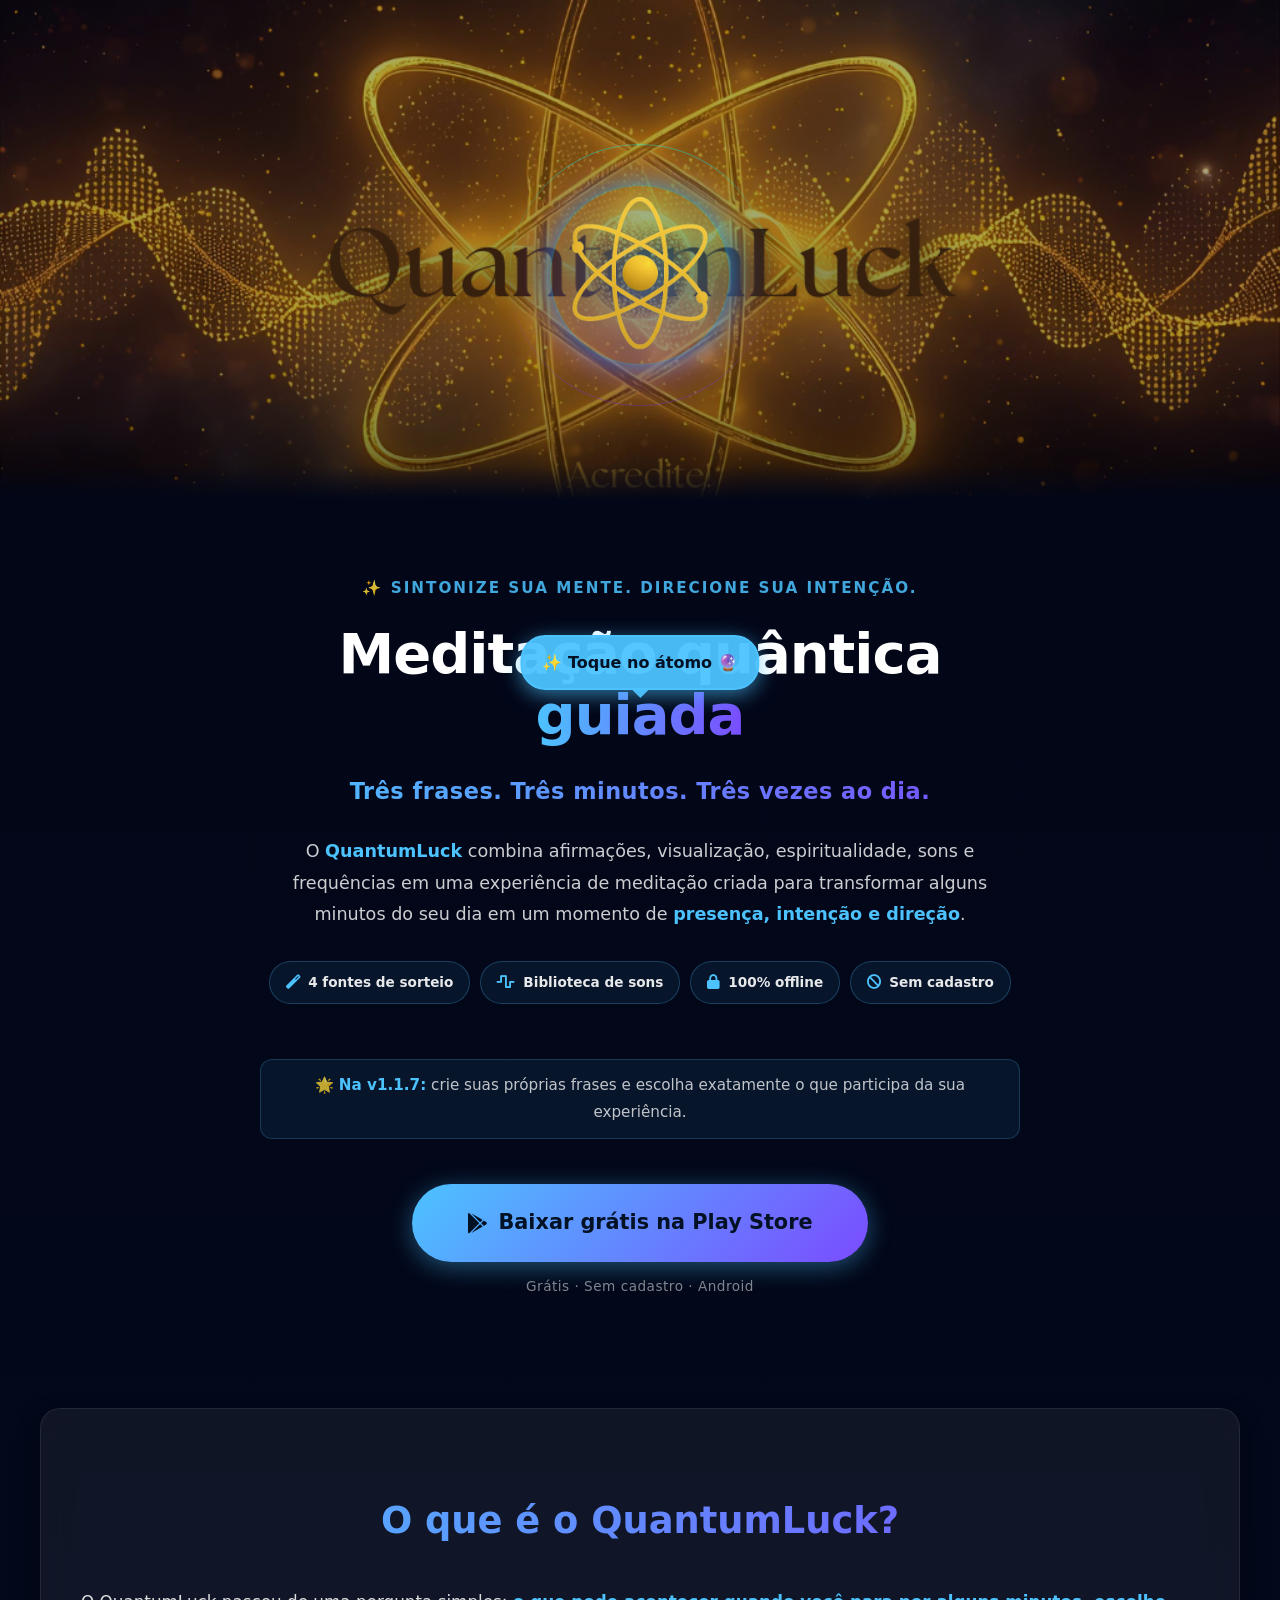
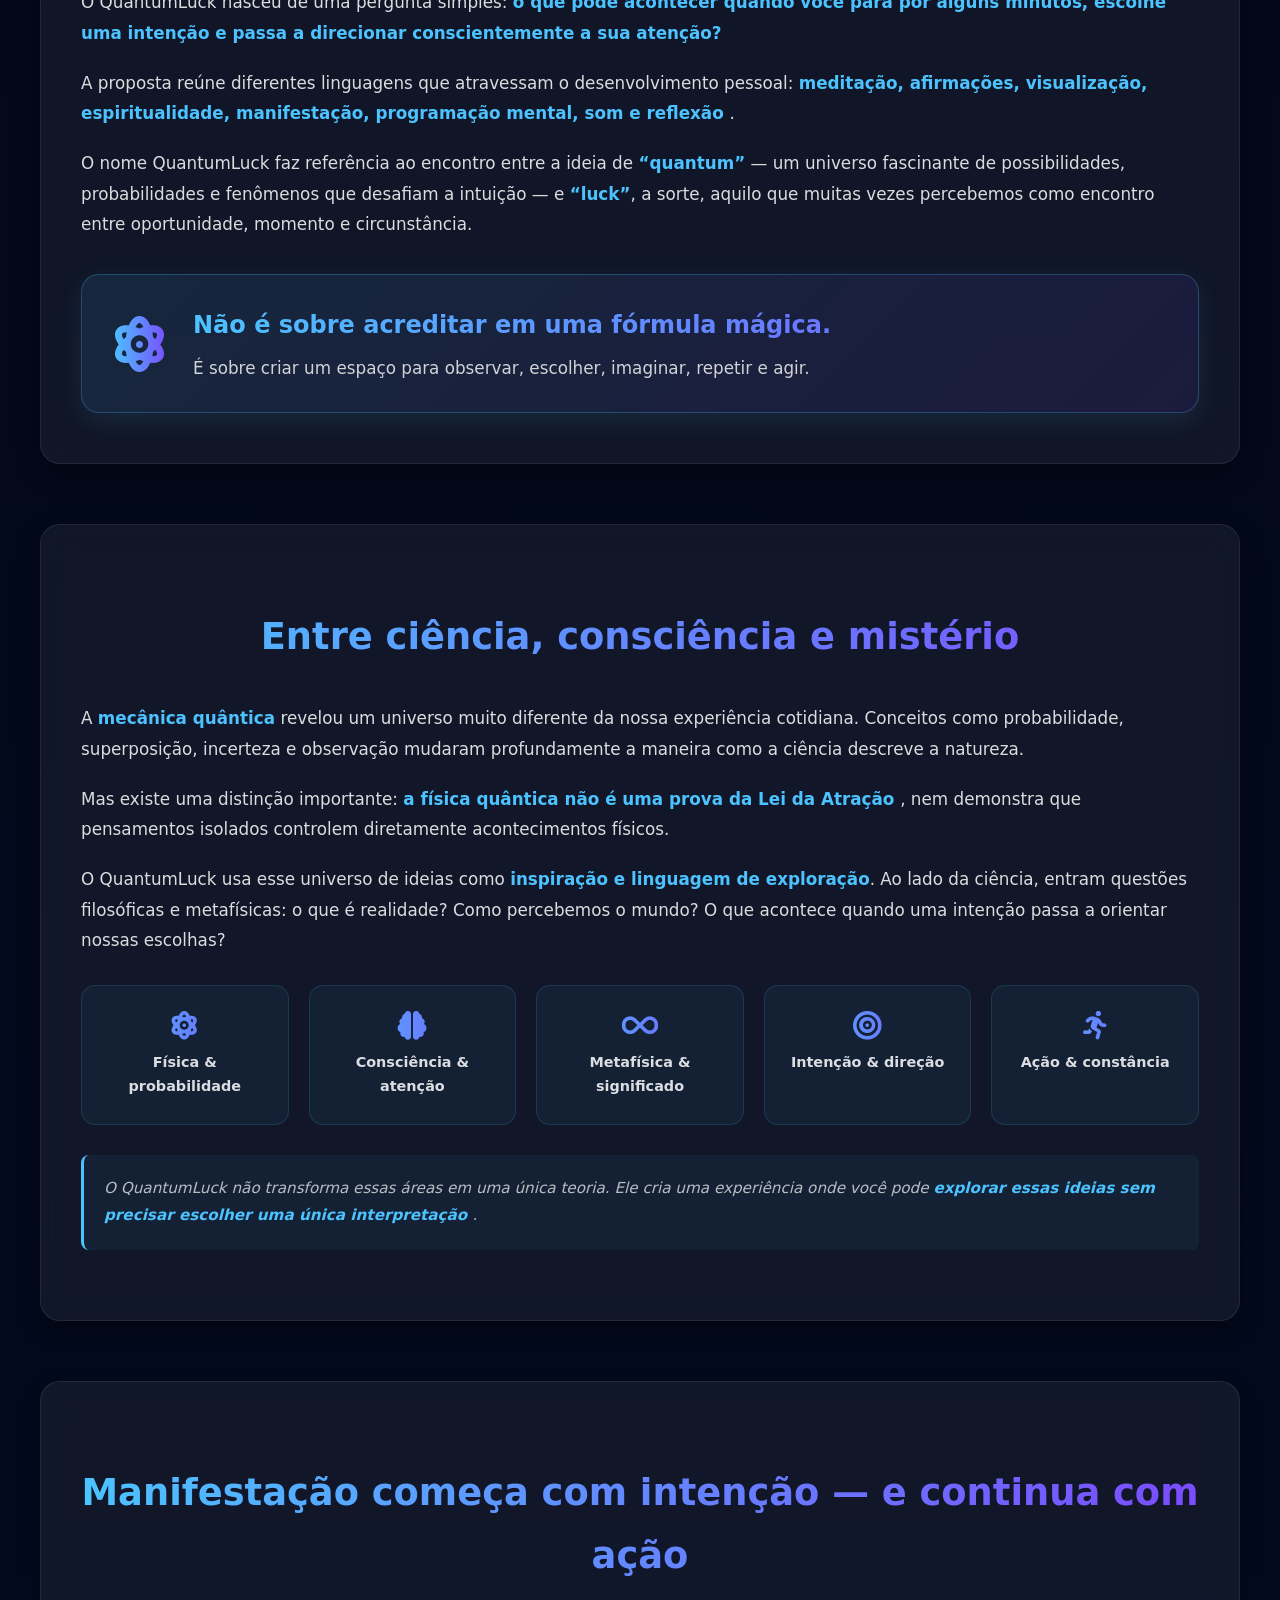
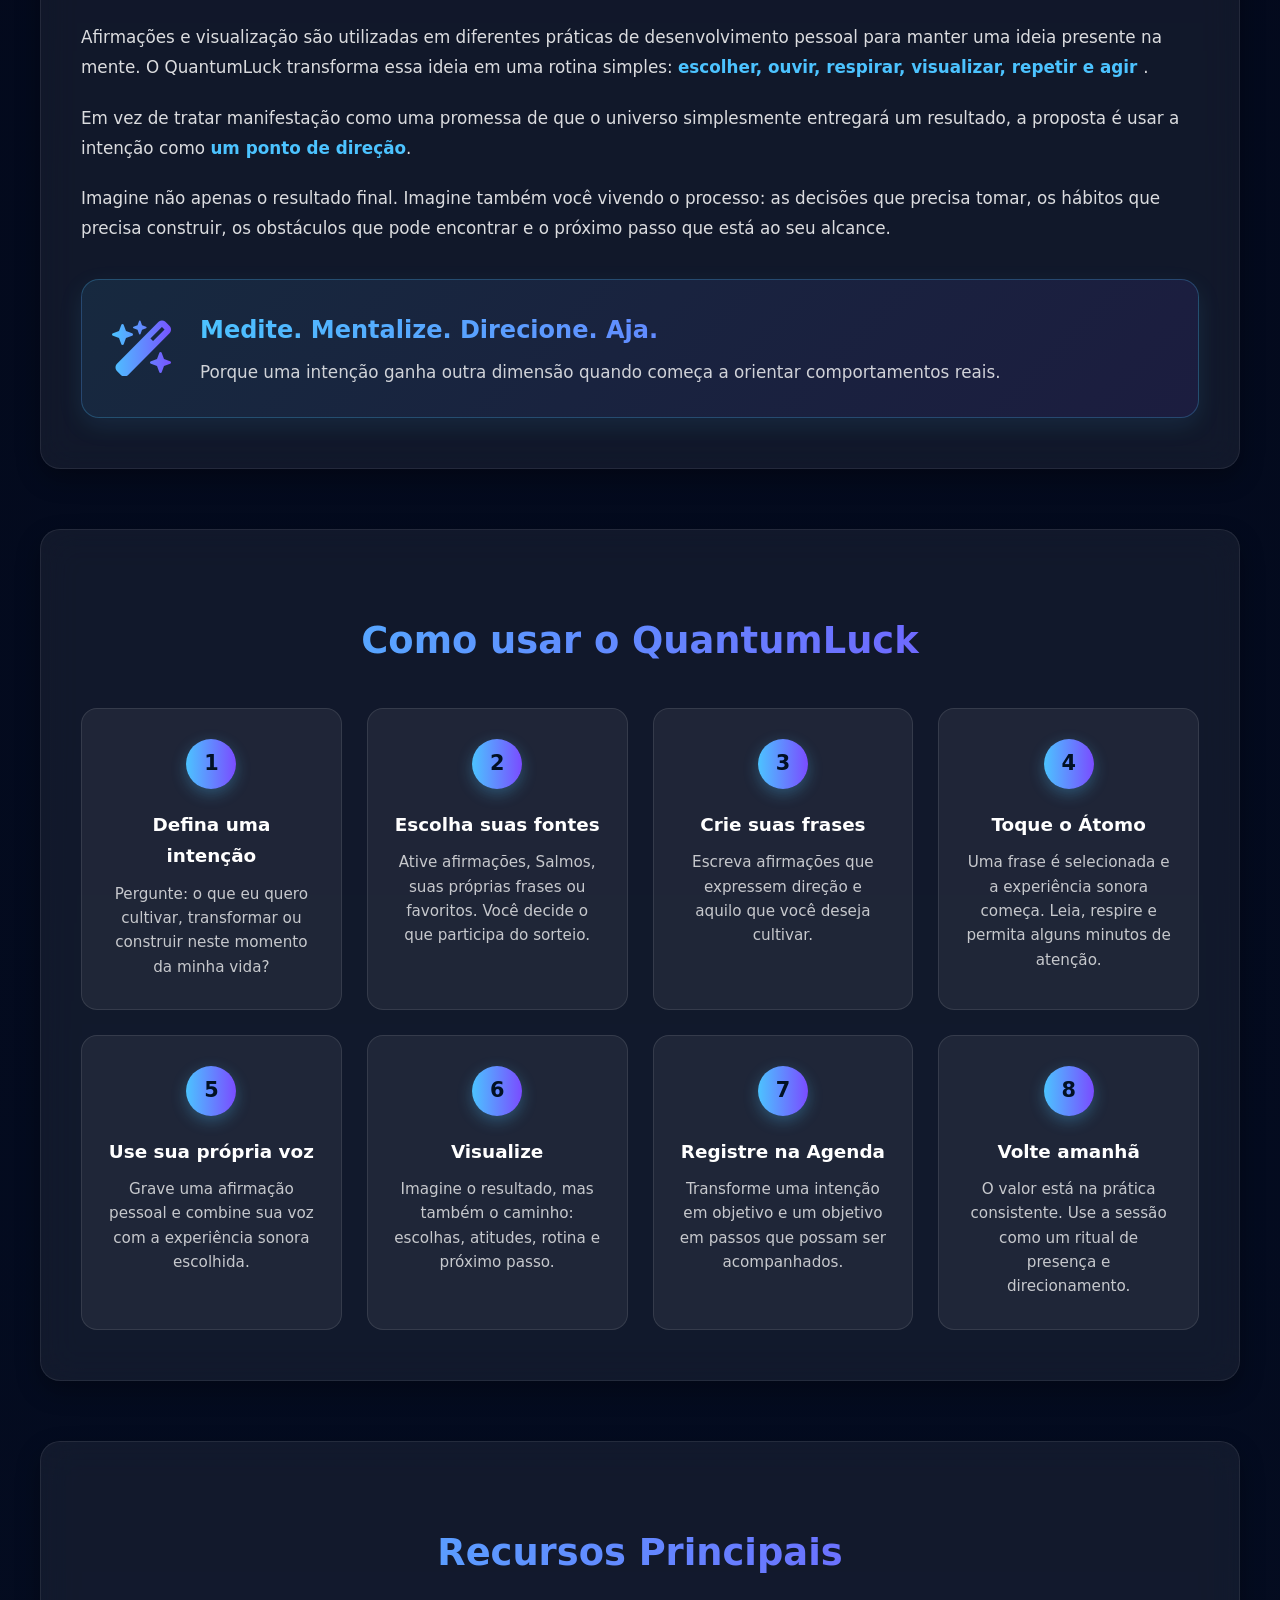
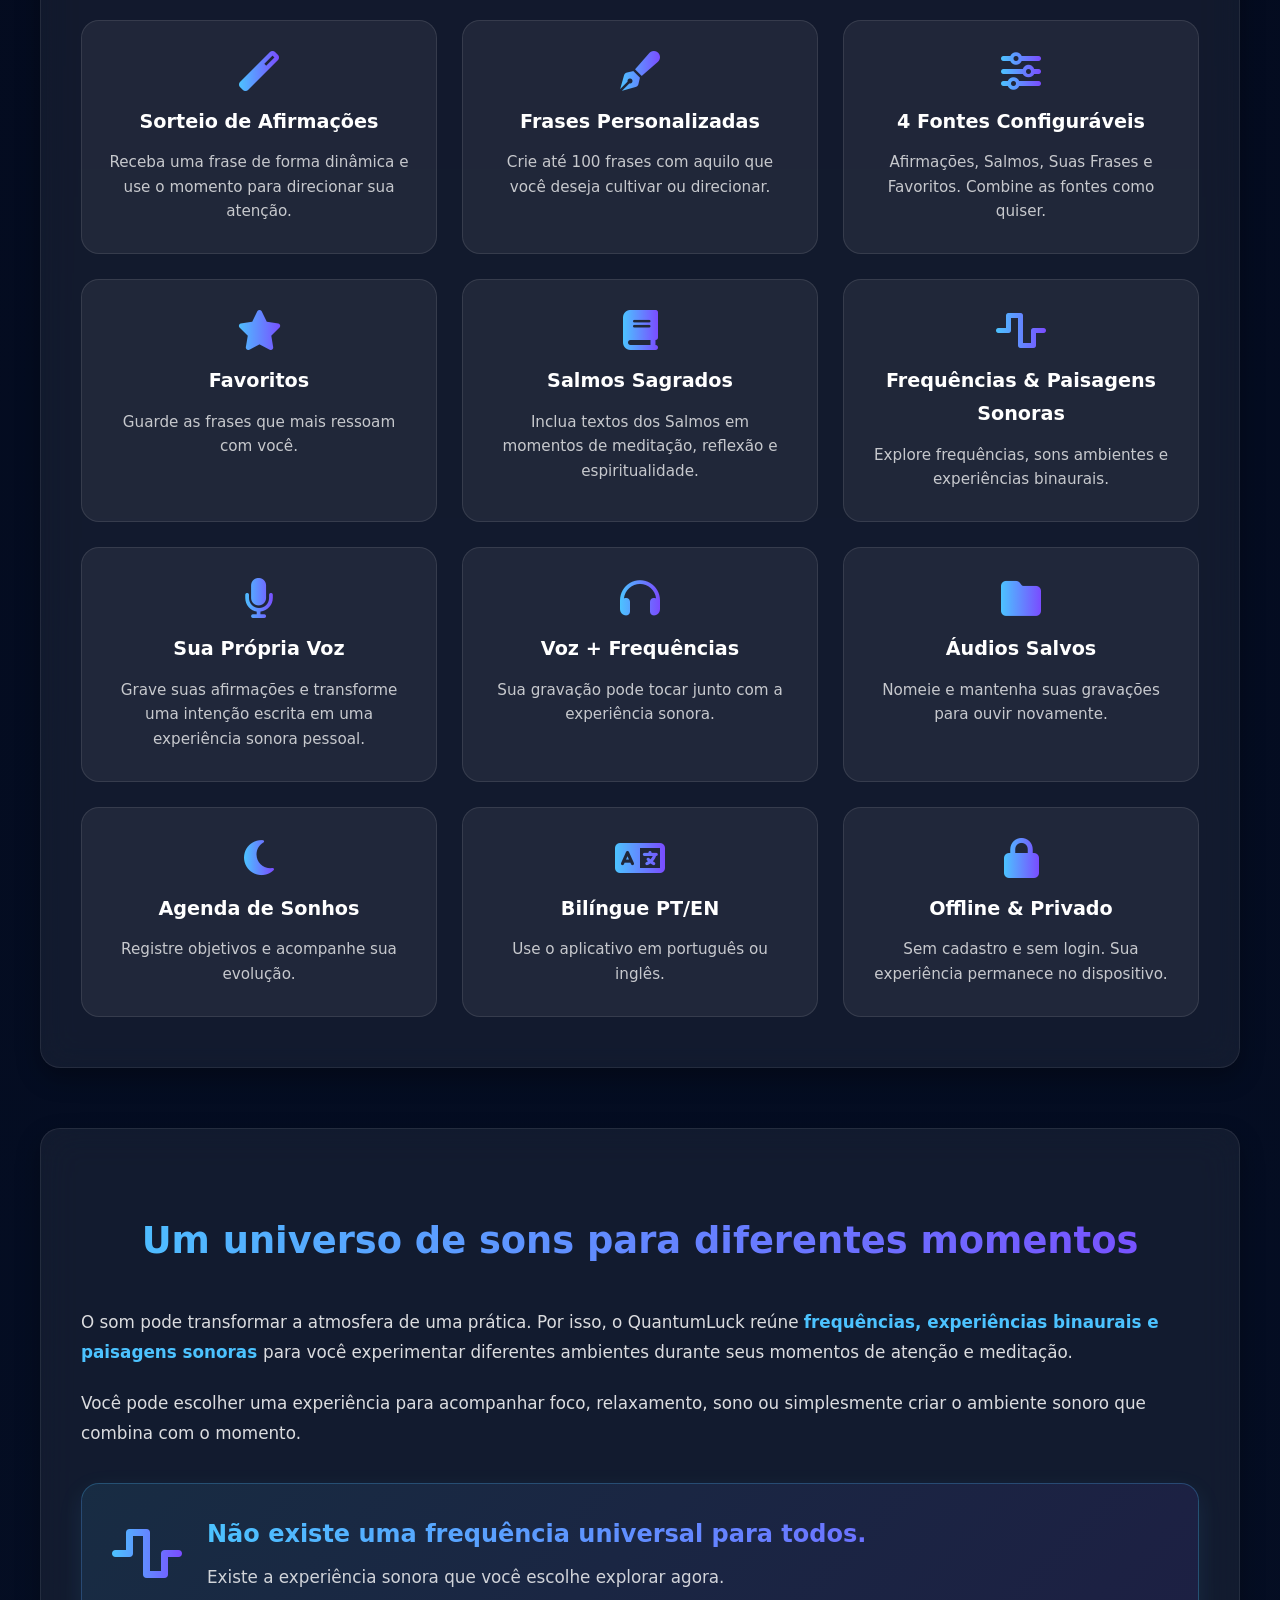
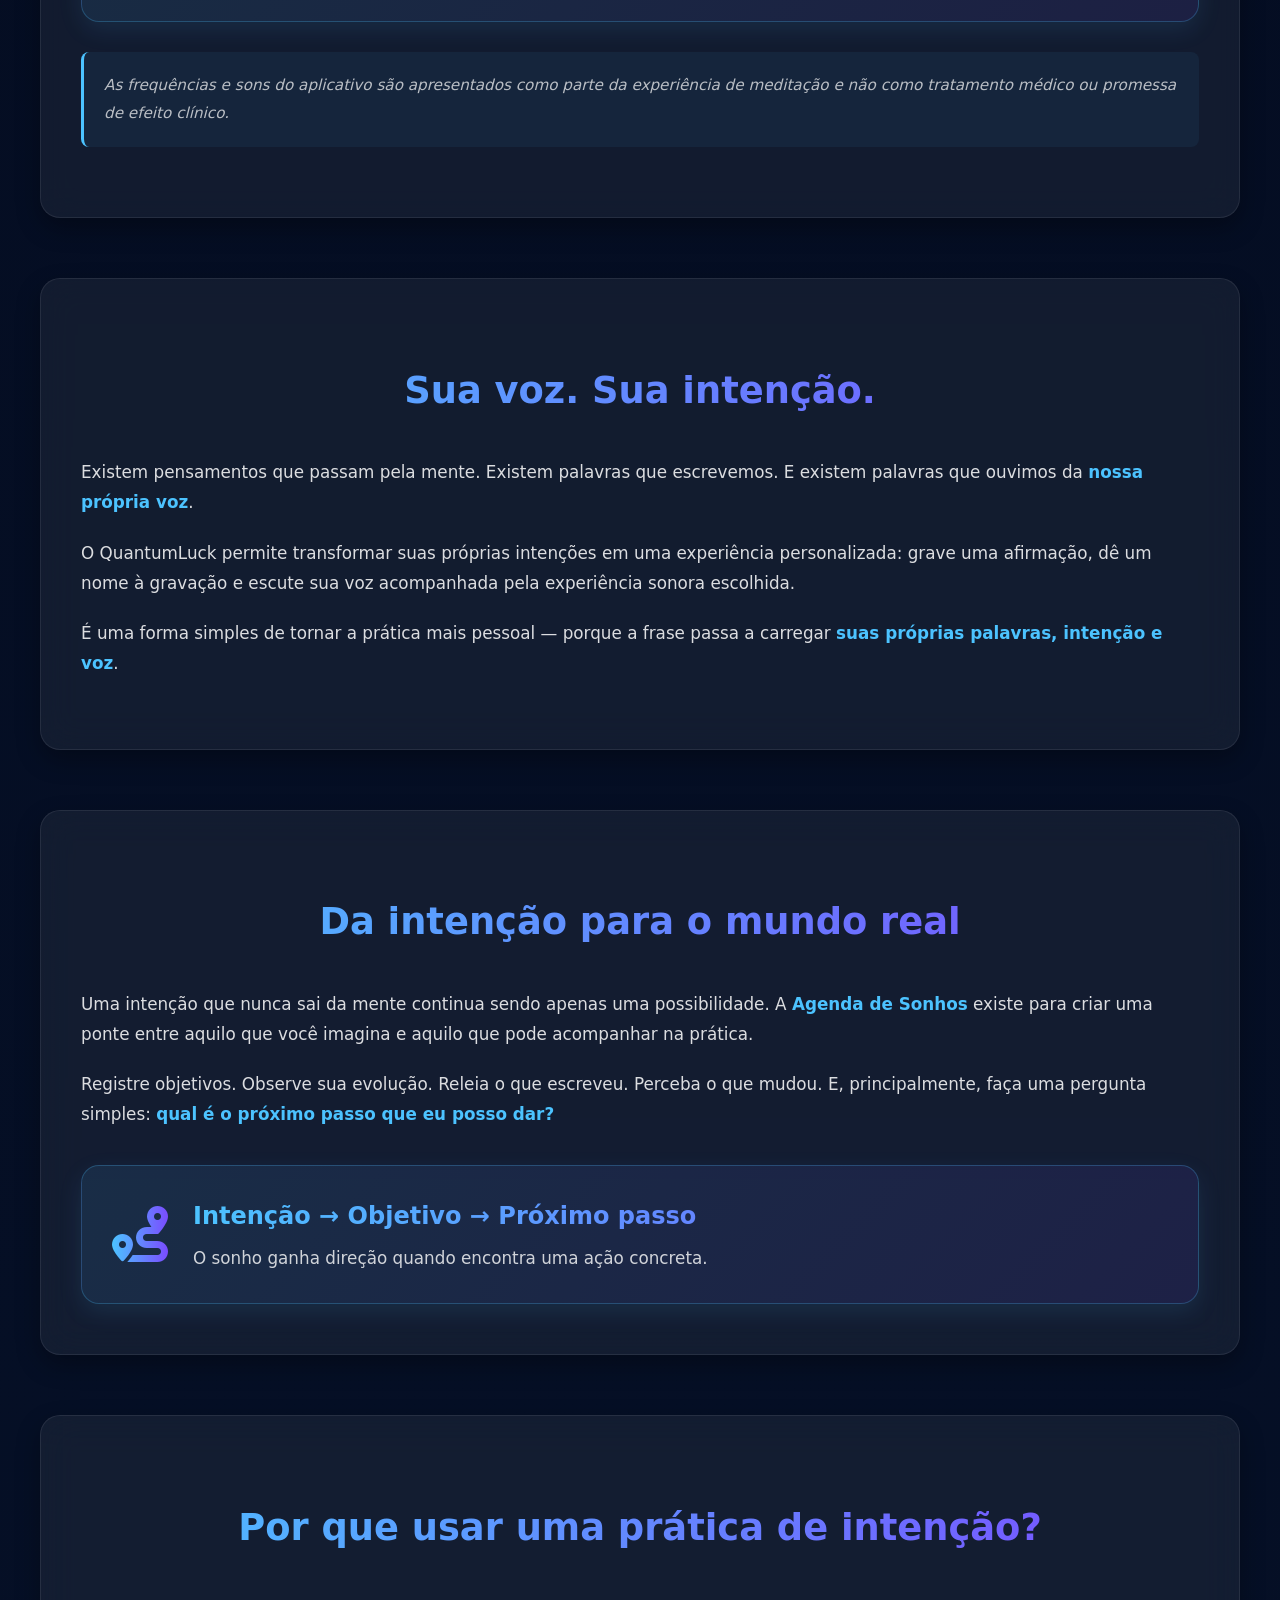
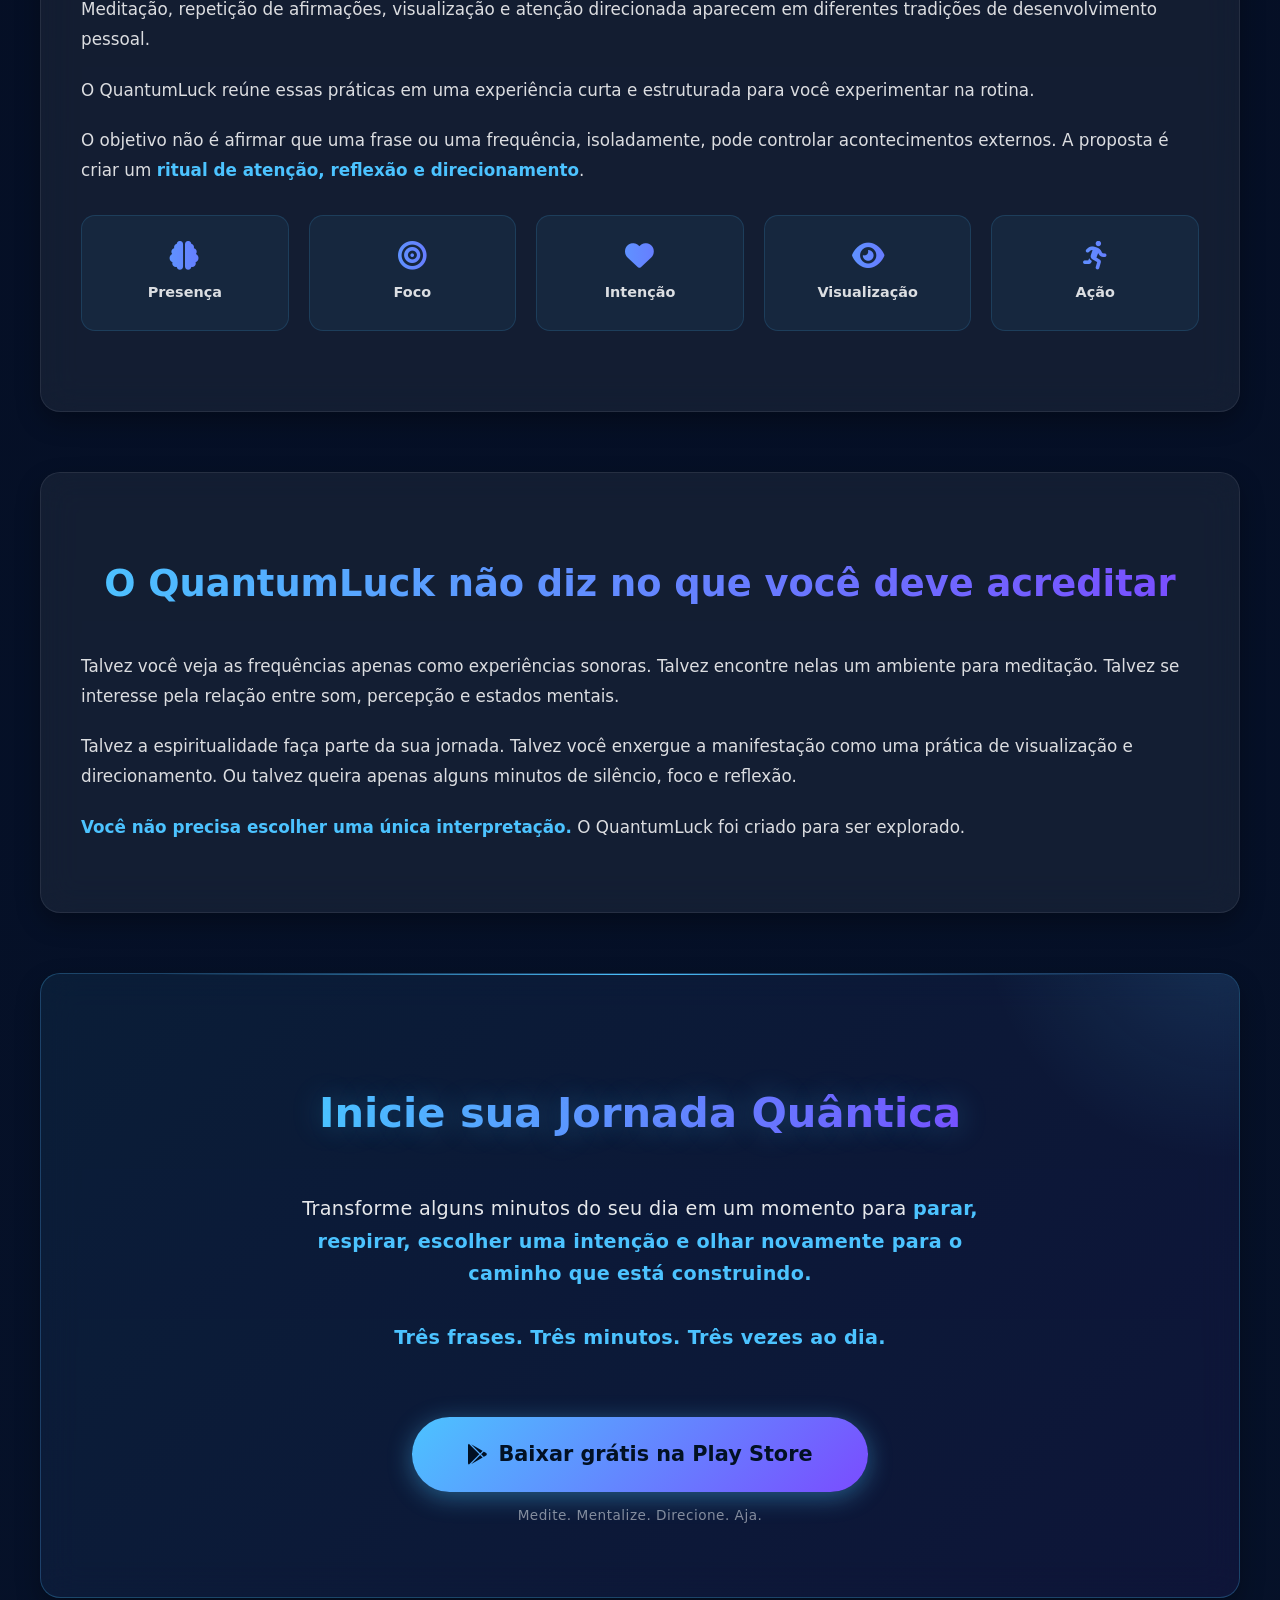
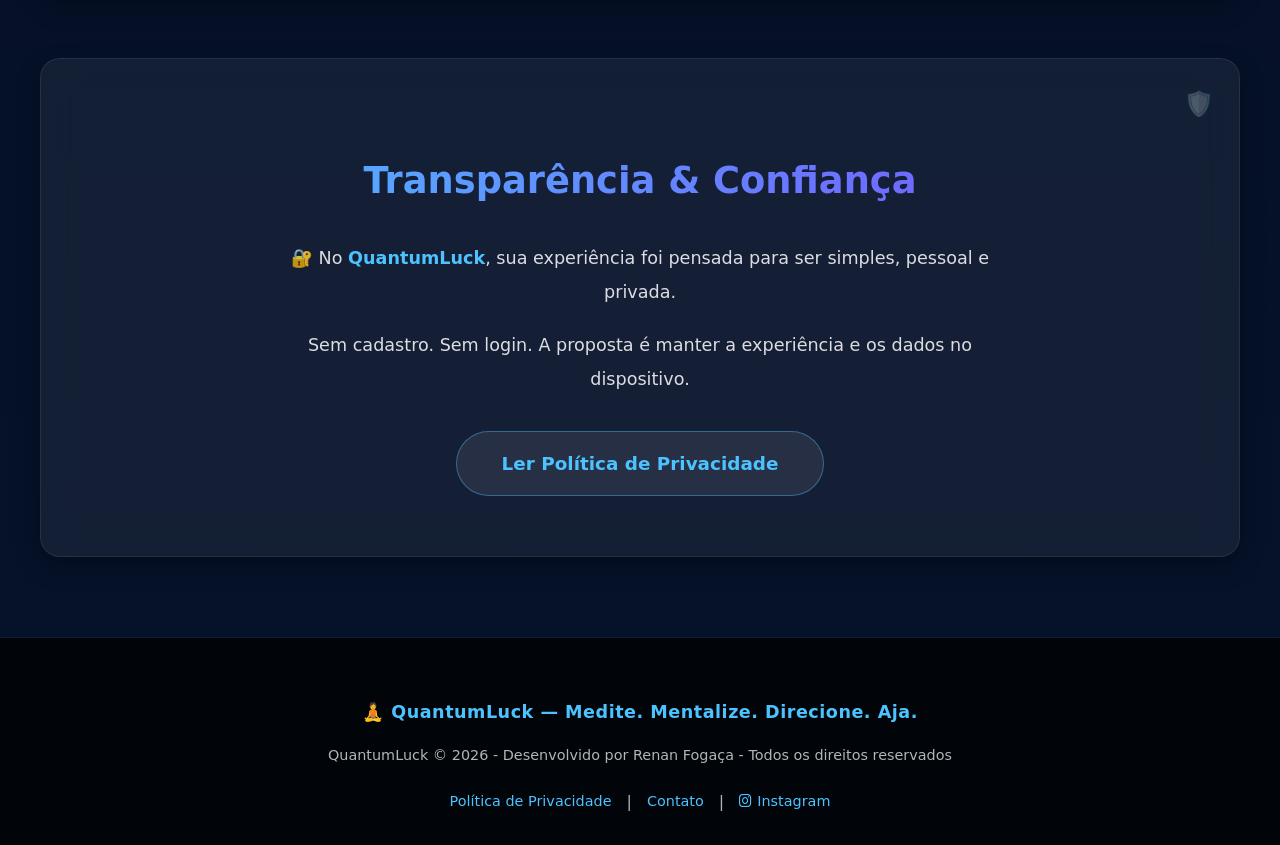
==== commit c2fdc28e: "atualização de versão" ====
--- a/index.html
+++ b/index.html
@@ -115,7 +115,7 @@
       </div>
 
       <p class="hero-highlight">
-        🌟 <strong>Na v1.1.0:</strong>
+        🌟 <strong>Na v1.1.7:</strong>
         crie suas próprias frases e escolha exatamente o que participa da sua
         experiência.
       </p>
--- a/style.css
+++ b/style.css
@@ -1248,4 +1248,26 @@
         padding: 14px 28px;
         font-size: 1rem;
     }
+
+
+    .phrase-buttons {
+        display: flex;
+        flex-direction: column;
+        gap: 12px;
+        margin-top: 20px;
+        width: 100%;
+        max-width: 300px;
+        margin-left: auto;
+        margin-right: auto;
+    }
+
+    .phrase-cta-primary {
+        background: linear-gradient(135deg, #4cc3ff, #7a4cff);
+    }
+
+    .phrase-cta-secondary {
+        background: transparent;
+        border: 2px solid rgba(255, 255, 255, 0.3);
+        color: rgba(255, 255, 255, 0.9);
+    }
 }
